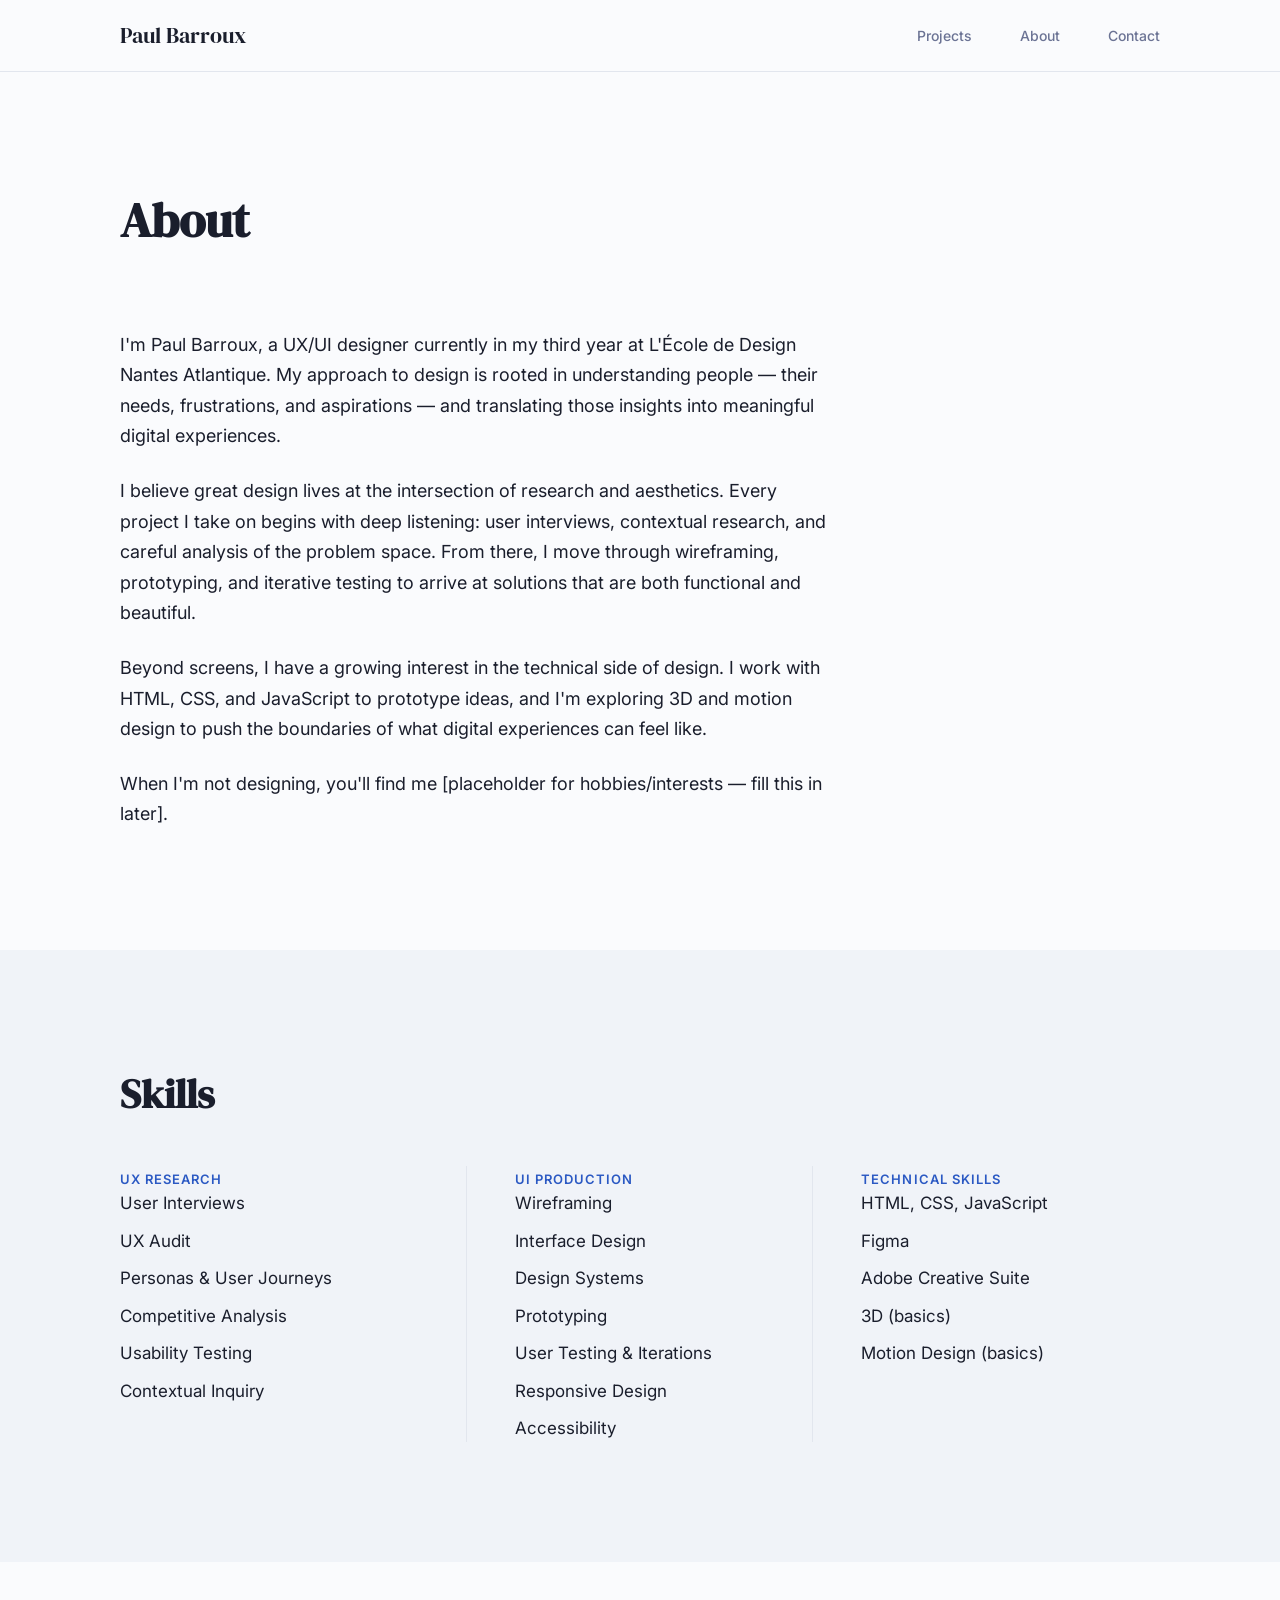
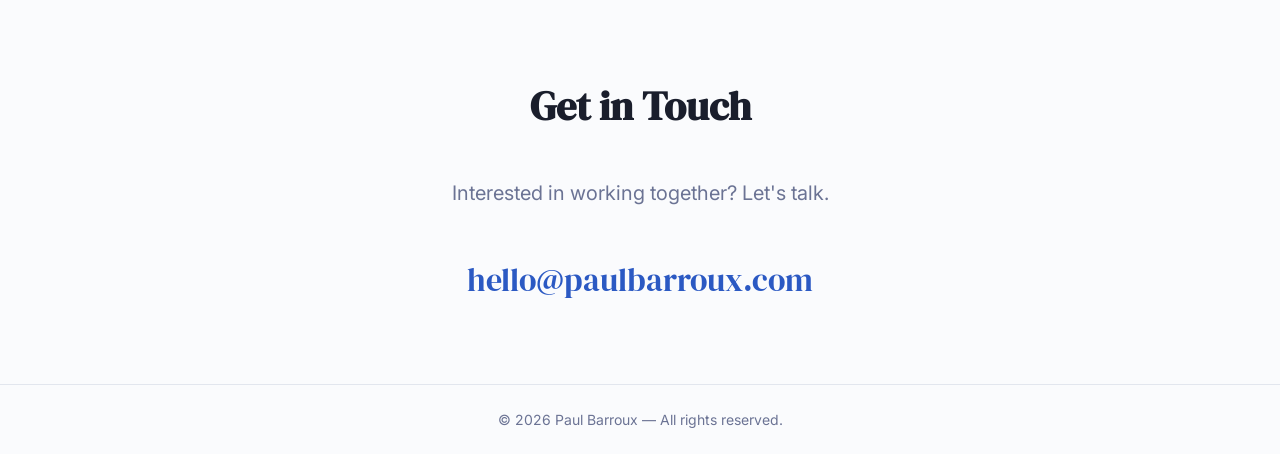
==== about.html @ 281bf237 "V.1" ====
<!DOCTYPE html>
<html lang="en">
<head>
  <meta charset="UTF-8">
  <meta name="viewport" content="width=device-width, initial-scale=1.0">
  <meta name="description" content="About Paul Barroux — UX/UI Designer, 3rd-year student at L'École de Design Nantes Atlantique.">
  <meta property="og:title" content="About — Paul Barroux">
  <meta property="og:description" content="UX/UI Designer crafting thoughtful digital experiences.">
  <meta property="og:type" content="website">
  <title>About — Paul Barroux</title>

  <!-- Favicon -->
  <link rel="icon" href="data:image/svg+xml,<svg xmlns='http://www.w3.org/2000/svg' viewBox='0 0 32 32'><rect width='32' height='32' rx='4' fill='%232B59C3'/><text x='50%25' y='55%25' dominant-baseline='central' text-anchor='middle' fill='white' font-family='serif' font-size='20' font-weight='bold'>P</text></svg>">

  <!-- Fonts & Styles -->
  <link rel="preconnect" href="https://fonts.googleapis.com">
  <link rel="preconnect" href="https://fonts.gstatic.com" crossorigin>
  <link href="https://fonts.googleapis.com/css2?family=DM+Serif+Display&family=Inter:wght@400;500;600&display=swap" rel="stylesheet">
  <link rel="stylesheet" href="css/styles.css">
</head>
<body>

  <!-- ========== NAVIGATION ========== -->
  <header class="navbar" role="banner">
    <nav class="navbar__inner" role="navigation" aria-label="Main navigation">
      <a href="index.html" class="navbar__logo">Paul Barroux</a>
      <div class="navbar__links">
        <a href="index.html#projects" class="navbar__link">Projects</a>
        <a href="about.html" class="navbar__link">About</a>
        <a href="#contact" class="navbar__link">Contact</a>
      </div>
      <button class="hamburger" aria-label="Toggle menu" aria-expanded="false">
        <span class="hamburger__line"></span>
        <span class="hamburger__line"></span>
        <span class="hamburger__line"></span>
      </button>
    </nav>
  </header>

  <!-- Mobile menu -->
  <div class="mobile-menu__overlay" aria-hidden="true"></div>
  <div class="mobile-menu" aria-hidden="true">
    <a href="index.html#projects" class="mobile-menu__link">Projects</a>
    <a href="about.html" class="mobile-menu__link">About</a>
    <a href="#contact" class="mobile-menu__link">Contact</a>
  </div>

  <main>

    <!-- ========== PAGE HERO ========== -->
    <section class="page-hero">
      <div class="container">
        <h1 class="page-hero__title reveal">About</h1>
      </div>
    </section>

    <!-- ========== BIO ========== -->
    <section class="about-bio">
      <div class="container">
        <p class="about-bio__text reveal">I'm Paul Barroux, a UX/UI designer currently in my third year at L'&Eacute;cole de Design Nantes Atlantique. My approach to design is rooted in understanding people &mdash; their needs, frustrations, and aspirations &mdash; and translating those insights into meaningful digital experiences.</p>

        <p class="about-bio__text reveal" data-delay="100">I believe great design lives at the intersection of research and aesthetics. Every project I take on begins with deep listening: user interviews, contextual research, and careful analysis of the problem space. From there, I move through wireframing, prototyping, and iterative testing to arrive at solutions that are both functional and beautiful.</p>

        <p class="about-bio__text reveal" data-delay="200">Beyond screens, I have a growing interest in the technical side of design. I work with HTML, CSS, and JavaScript to prototype ideas, and I'm exploring 3D and motion design to push the boundaries of what digital experiences can feel like.</p>

        <p class="about-bio__text reveal" data-delay="300">When I'm not designing, you'll find me [placeholder for hobbies/interests &mdash; fill this in later].</p>
      </div>
    </section>

    <!-- ========== SKILLS ========== -->
    <section class="about-skills" id="skills">
      <div class="container">
        <h2 class="section-title reveal">Skills</h2>
        <div class="expertise__grid">

          <div class="expertise__column reveal" data-delay="0">
            <span class="label expertise__column-title">UX Research</span>
            <ul class="expertise__list">
              <li class="expertise__item">User Interviews</li>
              <li class="expertise__item">UX Audit</li>
              <li class="expertise__item">Personas &amp; User Journeys</li>
              <li class="expertise__item">Competitive Analysis</li>
              <li class="expertise__item">Usability Testing</li>
              <li class="expertise__item">Contextual Inquiry</li>
            </ul>
          </div>

          <div class="expertise__column reveal" data-delay="100">
            <span class="label expertise__column-title">UI Production</span>
            <ul class="expertise__list">
              <li class="expertise__item">Wireframing</li>
              <li class="expertise__item">Interface Design</li>
              <li class="expertise__item">Design Systems</li>
              <li class="expertise__item">Prototyping</li>
              <li class="expertise__item">User Testing &amp; Iterations</li>
              <li class="expertise__item">Responsive Design</li>
              <li class="expertise__item">Accessibility</li>
            </ul>
          </div>

          <div class="expertise__column reveal" data-delay="200">
            <span class="label expertise__column-title">Technical Skills</span>
            <ul class="expertise__list">
              <li class="expertise__item">HTML, CSS, JavaScript</li>
              <li class="expertise__item">Figma</li>
              <li class="expertise__item">Adobe Creative Suite</li>
              <li class="expertise__item">3D (basics)</li>
              <li class="expertise__item">Motion Design (basics)</li>
            </ul>
          </div>

        </div>
      </div>
    </section>

    <!-- ========== CONTACT ========== -->
    <section class="contact" id="contact">
      <div class="container">
        <h2 class="section-title reveal">Get in Touch</h2>
        <p class="contact__text reveal" data-delay="100">Interested in working together? Let's talk.</p>
        <a href="mailto:hello@paulbarroux.com" class="contact__email reveal" data-delay="200">hello@paulbarroux.com</a>
      </div>
    </section>

  </main>

  <!-- ========== FOOTER ========== -->
  <footer class="footer">
    <div class="container">
      <p class="footer__copy">&copy; 2026 Paul Barroux &mdash; All rights reserved.</p>
    </div>
  </footer>

  <script src="js/main.js"></script>
</body>
</html>
---- css/styles.css ----
/* ============================================
   Paul Barroux — UX/UI Portfolio
   Stylesheet
   ============================================ */

/* --- Google Fonts --- */
@import url('https://fonts.googleapis.com/css2?family=DM+Serif+Display&family=Inter:wght@400;500;600&display=swap');

/* --- CSS Custom Properties --- */
:root {
  /* Colors */
  --color-bg: #FAFBFD;
  --color-surface: #FFFFFF;
  --color-surface-border: #E8ECF1;
  --color-primary: #2B59C3;
  --color-primary-hover: #1E3F8F;
  --color-text: #1A1E2C;
  --color-text-secondary: #6B7394;
  --color-divider: #E2E6EE;
  --color-tint: #F0F3F8;
  --color-placeholder: #E2E6EE;

  /* Typography */
  --font-heading: 'DM Serif Display', Georgia, serif;
  --font-body: 'Inter', -apple-system, sans-serif;

  --text-hero: 60px;
  --text-section: 40px;
  --text-project-title: 28px;
  --text-case-title: 48px;
  --text-case-section: 32px;
  --text-body: 17px;
  --text-subtitle: 20px;
  --text-small: 14px;
  --text-label: 13px;

  --leading-body: 1.5;
  --leading-heading: 1.2;
  --tracking-label: 0.08em;

  /* Spacing (8px grid) */
  --space-xs: 8px;
  --space-sm: 16px;
  --space-md: 24px;
  --space-lg: 48px;
  --space-xl: 80px;
  --space-section: 120px;

  /* Layout */
  --max-width: 1200px;
  --padding-desktop: 80px;
  --padding-tablet: 48px;
  --padding-mobile: 24px;

  /* Transitions */
  --ease: cubic-bezier(0.25, 0.46, 0.45, 0.94);
  --duration: 0.3s;

  /* Misc */
  --radius: 6px;
  --shadow-card: 0 2px 8px rgba(26, 30, 44, 0.06);
  --shadow-card-hover: 0 8px 24px rgba(26, 30, 44, 0.1);
  --nav-height: 72px;
}

/* --- Reset & Base --- */
*,
*::before,
*::after {
  margin: 0;
  padding: 0;
  box-sizing: border-box;
}

html {
  scroll-behavior: smooth;
  -webkit-text-size-adjust: 100%;
}

body {
  font-family: var(--font-body);
  font-size: var(--text-body);
  line-height: var(--leading-body);
  color: var(--color-text);
  background-color: var(--color-bg);
  -webkit-font-smoothing: antialiased;
  -moz-osx-font-smoothing: grayscale;
}

img {
  max-width: 100%;
  display: block;
}

a {
  color: inherit;
  text-decoration: none;
}

ul, ol {
  list-style: none;
}

button {
  font: inherit;
  cursor: pointer;
  border: none;
  background: none;
}

/* --- Utility --- */
.container {
  max-width: var(--max-width);
  margin: 0 auto;
  padding-left: var(--padding-desktop);
  padding-right: var(--padding-desktop);
}

.label {
  font-family: var(--font-body);
  font-size: var(--text-label);
  font-weight: 600;
  letter-spacing: var(--tracking-label);
  text-transform: uppercase;
  color: var(--color-primary);
}

.section-title {
  font-family: var(--font-heading);
  font-size: var(--text-section);
  line-height: var(--leading-heading);
  color: var(--color-text);
  margin-bottom: var(--space-lg);
}

/* Scroll-triggered animation base */
.reveal {
  opacity: 0;
  transform: translateY(30px);
  transition: opacity 0.7s var(--ease), transform 0.7s var(--ease);
}

.reveal.visible {
  opacity: 1;
  transform: translateY(0);
}

/* ============================================
   NAVIGATION
   ============================================ */
.navbar {
  position: fixed;
  top: 0;
  left: 0;
  right: 0;
  z-index: 1000;
  height: var(--nav-height);
  background: rgba(250, 251, 253, 0.9);
  backdrop-filter: blur(12px);
  -webkit-backdrop-filter: blur(12px);
  border-bottom: 1px solid var(--color-divider);
  transition: transform var(--duration) var(--ease);
}

.navbar.hidden {
  transform: translateY(-100%);
}

.navbar__inner {
  max-width: var(--max-width);
  margin: 0 auto;
  padding: 0 var(--padding-desktop);
  height: 100%;
  display: flex;
  align-items: center;
  justify-content: space-between;
}

.navbar__logo {
  font-family: var(--font-heading);
  font-size: 22px;
  color: var(--color-text);
  transition: color var(--duration) var(--ease);
}

.navbar__logo:hover {
  color: var(--color-primary);
}

.navbar__links {
  display: flex;
  align-items: center;
  gap: var(--space-lg);
}

.navbar__link {
  font-size: var(--text-small);
  font-weight: 500;
  color: var(--color-text-secondary);
  transition: color var(--duration) var(--ease);
  position: relative;
}

.navbar__link::after {
  content: '';
  position: absolute;
  bottom: -4px;
  left: 0;
  width: 0;
  height: 1.5px;
  background: var(--color-primary);
  transition: width var(--duration) var(--ease);
}

.navbar__link:hover {
  color: var(--color-text);
}

.navbar__link:hover::after {
  width: 100%;
}

/* Hamburger (mobile) */
.hamburger {
  display: none;
  flex-direction: column;
  justify-content: center;
  align-items: center;
  width: 40px;
  height: 40px;
  gap: 6px;
  cursor: pointer;
  z-index: 1001;
}

.hamburger__line {
  display: block;
  width: 24px;
  height: 1.5px;
  background: var(--color-text);
  transition: transform var(--duration) var(--ease), opacity var(--duration) var(--ease);
}

.hamburger.active .hamburger__line:nth-child(1) {
  transform: translateY(7.5px) rotate(45deg);
}

.hamburger.active .hamburger__line:nth-child(2) {
  opacity: 0;
}

.hamburger.active .hamburger__line:nth-child(3) {
  transform: translateY(-7.5px) rotate(-45deg);
}

/* Mobile menu overlay */
.mobile-menu {
  display: none;
  position: fixed;
  top: 0;
  right: 0;
  width: 280px;
  height: 100vh;
  background: var(--color-surface);
  border-left: 1px solid var(--color-divider);
  padding: calc(var(--nav-height) + var(--space-lg)) var(--space-lg) var(--space-lg);
  transform: translateX(100%);
  transition: transform 0.4s var(--ease);
  z-index: 999;
}

.mobile-menu.open {
  transform: translateX(0);
}

.mobile-menu__overlay {
  display: none;
  position: fixed;
  top: 0;
  left: 0;
  width: 100%;
  height: 100%;
  background: rgba(26, 30, 44, 0.3);
  opacity: 0;
  transition: opacity 0.4s var(--ease);
  z-index: 998;
}

.mobile-menu__overlay.open {
  opacity: 1;
}

.mobile-menu__link {
  display: block;
  font-size: 18px;
  font-weight: 500;
  color: var(--color-text);
  padding: var(--space-sm) 0;
  border-bottom: 1px solid var(--color-divider);
  transition: color var(--duration) var(--ease);
}

.mobile-menu__link:hover {
  color: var(--color-primary);
}

/* ============================================
   HERO SECTION
   ============================================ */
.hero {
  min-height: 100vh;
  display: flex;
  flex-direction: column;
  justify-content: center;
  padding-top: var(--nav-height);
}

.hero__title {
  font-family: var(--font-heading);
  font-size: var(--text-hero);
  line-height: var(--leading-heading);
  color: var(--color-text);
  margin-bottom: var(--space-sm);
}

.hero__subtitle {
  font-size: var(--text-subtitle);
  color: var(--color-text-secondary);
  letter-spacing: 0.02em;
  margin-bottom: var(--space-md);
}

.hero__intro {
  font-size: var(--text-body);
  color: var(--color-text-secondary);
  max-width: 560px;
  line-height: var(--leading-body);
}

.hero__scroll-indicator {
  position: absolute;
  bottom: 40px;
  left: 50%;
  transform: translateX(-50%);
  display: flex;
  flex-direction: column;
  align-items: center;
  gap: 8px;
}

.hero__scroll-indicator span {
  font-size: var(--text-label);
  color: var(--color-text-secondary);
  letter-spacing: var(--tracking-label);
  text-transform: uppercase;
}

.hero__scroll-line {
  width: 1px;
  height: 40px;
  background: var(--color-divider);
  position: relative;
  overflow: hidden;
}

.hero__scroll-line::after {
  content: '';
  position: absolute;
  top: -100%;
  left: 0;
  width: 100%;
  height: 100%;
  background: var(--color-primary);
  animation: scrollLine 2s var(--ease) infinite;
}

@keyframes scrollLine {
  0% { top: -100%; }
  50% { top: 0; }
  100% { top: 100%; }
}

/* ============================================
   EXPERTISE / SKILLS SECTION
   ============================================ */
.expertise {
  padding: var(--space-section) 0;
  background: var(--color-tint);
}

.expertise__grid {
  display: grid;
  grid-template-columns: repeat(3, 1fr);
  gap: 0;
}

.expertise__column {
  padding: 0 var(--space-lg);
  border-right: 1px solid var(--color-divider);
}

.expertise__column:first-child {
  padding-left: 0;
}

.expertise__column:last-child {
  border-right: none;
  padding-right: 0;
}

.expertise__column-title {
  margin-bottom: var(--space-md);
}

.expertise__list {
  display: flex;
  flex-direction: column;
  gap: 12px;
}

.expertise__item {
  font-size: var(--text-body);
  color: var(--color-text);
  line-height: var(--leading-body);
}

/* ============================================
   PROJECTS SECTION
   ============================================ */
.projects {
  padding: var(--space-section) 0;
}

.project-card {
  display: block;
  background: var(--color-surface);
  border: 1px solid var(--color-surface-border);
  border-radius: var(--radius);
  overflow: hidden;
  margin-bottom: var(--space-lg);
  transition: transform var(--duration) var(--ease), box-shadow var(--duration) var(--ease);
  cursor: pointer;
}

.project-card:last-child {
  margin-bottom: 0;
}

.project-card:hover {
  transform: translateY(-4px);
  box-shadow: var(--shadow-card-hover);
}

.project-card__image {
  width: 100%;
  aspect-ratio: 16 / 9;
  background: var(--color-placeholder);
  display: flex;
  align-items: center;
  justify-content: center;
  color: var(--color-text-secondary);
  font-size: var(--text-small);
}

.project-card__content {
  padding: var(--space-md) var(--space-md) var(--space-lg);
}

.project-card__type {
  margin-bottom: var(--space-xs);
}

.project-card__title {
  font-family: var(--font-heading);
  font-size: var(--text-project-title);
  line-height: var(--leading-heading);
  color: var(--color-text);
  margin-bottom: var(--space-xs);
}

.project-card__desc {
  font-size: var(--text-body);
  color: var(--color-text-secondary);
  line-height: var(--leading-body);
}

/* ============================================
   CONTACT / FOOTER
   ============================================ */
.contact {
  padding: var(--space-section) 0 var(--space-xl);
  text-align: center;
}

.contact__text {
  font-size: var(--text-subtitle);
  color: var(--color-text-secondary);
  margin-bottom: var(--space-lg);
}

.contact__email {
  display: inline-block;
  font-family: var(--font-heading);
  font-size: 32px;
  color: var(--color-primary);
  transition: color var(--duration) var(--ease);
  position: relative;
}

.contact__email::after {
  content: '';
  position: absolute;
  bottom: -2px;
  left: 0;
  width: 100%;
  height: 2px;
  background: var(--color-primary);
  transform: scaleX(0);
  transform-origin: right;
  transition: transform var(--duration) var(--ease);
}

.contact__email:hover {
  color: var(--color-primary-hover);
}

.contact__email:hover::after {
  transform: scaleX(1);
  transform-origin: left;
  background: var(--color-primary-hover);
}

.footer {
  padding: var(--space-md) 0;
  border-top: 1px solid var(--color-divider);
  text-align: center;
}

.footer__copy {
  font-size: var(--text-small);
  color: var(--color-text-secondary);
}

/* ============================================
   ABOUT PAGE
   ============================================ */
.page-hero {
  padding: calc(var(--nav-height) + var(--space-section)) 0 var(--space-xl);
}

.page-hero__title {
  font-family: var(--font-heading);
  font-size: var(--text-case-title);
  line-height: var(--leading-heading);
  color: var(--color-text);
}

.about-bio {
  padding: 0 0 var(--space-section);
}

.about-bio__text {
  font-size: 18px;
  line-height: 1.7;
  color: var(--color-text);
  max-width: 720px;
  margin-bottom: var(--space-md);
}

.about-bio__text:last-child {
  margin-bottom: 0;
}

/* About skills (enhanced version) */
.about-skills {
  padding: var(--space-section) 0;
  background: var(--color-tint);
}

.about-skills .expertise__grid {
  margin-top: 0;
}

/* ============================================
   PROJECT CASE STUDY PAGE
   ============================================ */
.case-hero {
  padding: calc(var(--nav-height) + var(--space-xl)) 0 var(--space-lg);
}

.case-hero__type {
  margin-bottom: var(--space-sm);
}

.case-hero__title {
  font-family: var(--font-heading);
  font-size: var(--text-case-title);
  line-height: var(--leading-heading);
  color: var(--color-text);
  margin-bottom: var(--space-sm);
}

.case-hero__desc {
  font-size: 18px;
  color: var(--color-text-secondary);
  max-width: 640px;
}

.case-hero__image {
  margin-top: var(--space-lg);
  width: 100%;
  aspect-ratio: 16 / 9;
  background: var(--color-placeholder);
  border-radius: var(--radius);
  display: flex;
  align-items: center;
  justify-content: center;
  color: var(--color-text-secondary);
  font-size: var(--text-small);
}

/* Project metadata */
.case-meta {
  padding: var(--space-lg) 0;
  border-top: 1px solid var(--color-divider);
  border-bottom: 1px solid var(--color-divider);
  margin-bottom: var(--space-xl);
}

.case-meta__grid {
  display: grid;
  grid-template-columns: repeat(5, 1fr);
  gap: var(--space-md);
}

.case-meta__item {
  position: relative;
  padding-right: var(--space-md);
}

.case-meta__item:not(:last-child)::after {
  content: '';
  position: absolute;
  right: 0;
  top: 0;
  height: 100%;
  width: 1px;
  background: var(--color-divider);
}

.case-meta__label {
  display: block;
  margin-bottom: 6px;
}

.case-meta__value {
  font-size: var(--text-body);
  color: var(--color-text);
  font-weight: 500;
}

/* Case study content sections */
.case-section {
  margin-bottom: 100px;
}

.case-section:last-child {
  margin-bottom: 0;
}

.case-section__title {
  font-family: var(--font-heading);
  font-size: var(--text-case-section);
  line-height: var(--leading-heading);
  color: var(--color-text);
  margin-bottom: var(--space-md);
}

.case-section__text {
  font-size: var(--text-body);
  line-height: var(--leading-body);
  color: var(--color-text-secondary);
  max-width: 720px;
}

.case-section__image {
  margin: var(--space-lg) 0;
  width: 100%;
  aspect-ratio: 16 / 9;
  background: var(--color-placeholder);
  border-radius: var(--radius);
  display: flex;
  align-items: center;
  justify-content: center;
  color: var(--color-text-secondary);
  font-size: var(--text-small);
}

/* Project navigation at bottom */
.project-nav {
  padding: var(--space-lg) 0;
  border-top: 1px solid var(--color-divider);
  display: flex;
  justify-content: space-between;
  align-items: center;
  margin-top: var(--space-section);
}

.project-nav__link {
  font-size: var(--text-body);
  font-weight: 500;
  color: var(--color-text-secondary);
  transition: color var(--duration) var(--ease);
  display: flex;
  align-items: center;
  gap: var(--space-xs);
}

.project-nav__link:hover {
  color: var(--color-primary);
}

.project-nav__link--next {
  text-align: right;
  flex-direction: row;
}

.project-nav__link--next .project-nav__name {
  display: block;
  font-family: var(--font-heading);
  font-size: var(--text-project-title);
  color: var(--color-text);
  transition: color var(--duration) var(--ease);
}

.project-nav__link--next:hover .project-nav__name {
  color: var(--color-primary);
}

.project-nav__arrow {
  font-size: 24px;
  transition: transform var(--duration) var(--ease);
}

.project-nav__link:hover .project-nav__arrow {
  transform: translateX(4px);
}

.project-nav__link--back:hover .project-nav__arrow {
  transform: translateX(-4px);
}

/* ============================================
   RESPONSIVE — TABLET (768–1024px)
   ============================================ */
@media (max-width: 1024px) {
  .container {
    padding-left: var(--padding-tablet);
    padding-right: var(--padding-tablet);
  }

  .navbar__inner {
    padding: 0 var(--padding-tablet);
  }

  :root {
    --text-hero: 48px;
    --text-section: 34px;
    --text-case-title: 40px;
    --text-case-section: 28px;
  }

  .expertise__grid {
    grid-template-columns: repeat(2, 1fr);
    gap: var(--space-lg);
  }

  .expertise__column {
    padding: 0;
    border-right: none;
  }

  .expertise__column:nth-child(2) {
    border-right: none;
  }

  .expertise__column:last-child {
    grid-column: 1 / -1;
    border-top: 1px solid var(--color-divider);
    padding-top: var(--space-lg);
  }

  .case-meta__grid {
    grid-template-columns: repeat(3, 1fr);
    gap: var(--space-md) var(--space-lg);
  }

  .case-meta__item:nth-child(3)::after {
    display: none;
  }
}

/* ============================================
   RESPONSIVE — MOBILE (<768px)
   ============================================ */
@media (max-width: 767px) {
  .container {
    padding-left: var(--padding-mobile);
    padding-right: var(--padding-mobile);
  }

  .navbar__inner {
    padding: 0 var(--padding-mobile);
  }

  :root {
    --text-hero: 36px;
    --text-section: 28px;
    --text-case-title: 32px;
    --text-case-section: 24px;
    --text-project-title: 22px;
    --space-section: 60px;
  }

  /* Nav: show hamburger, hide links */
  .navbar__links {
    display: none;
  }

  .hamburger {
    display: flex;
  }

  .mobile-menu,
  .mobile-menu__overlay {
    display: block;
  }

  /* Hero */
  .hero {
    min-height: 85vh;
  }

  .hero__scroll-indicator {
    bottom: 24px;
  }

  .hero__intro {
    max-width: 100%;
  }

  /* Expertise */
  .expertise__grid {
    grid-template-columns: 1fr;
    gap: var(--space-lg);
  }

  .expertise__column {
    padding: 0;
    border-right: none;
  }

  .expertise__column:last-child {
    grid-column: auto;
  }

  .expertise__column:not(:last-child) {
    padding-bottom: var(--space-lg);
    border-bottom: 1px solid var(--color-divider);
  }

  /* Project cards */
  .project-card__content {
    padding: var(--space-sm) var(--space-sm) var(--space-md);
  }

  /* Contact */
  .contact__email {
    font-size: 24px;
  }

  /* Case study meta */
  .case-meta__grid {
    grid-template-columns: repeat(2, 1fr);
    gap: var(--space-md);
  }

  .case-meta__item::after {
    display: none !important;
  }

  .case-meta__item:last-child {
    grid-column: 1 / -1;
  }

  /* Project navigation */
  .project-nav {
    flex-direction: column;
    gap: var(--space-md);
    align-items: stretch;
  }

  .project-nav__link--next {
    text-align: left;
  }

  /* About */
  .about-bio__text {
    font-size: 16px;
  }
}
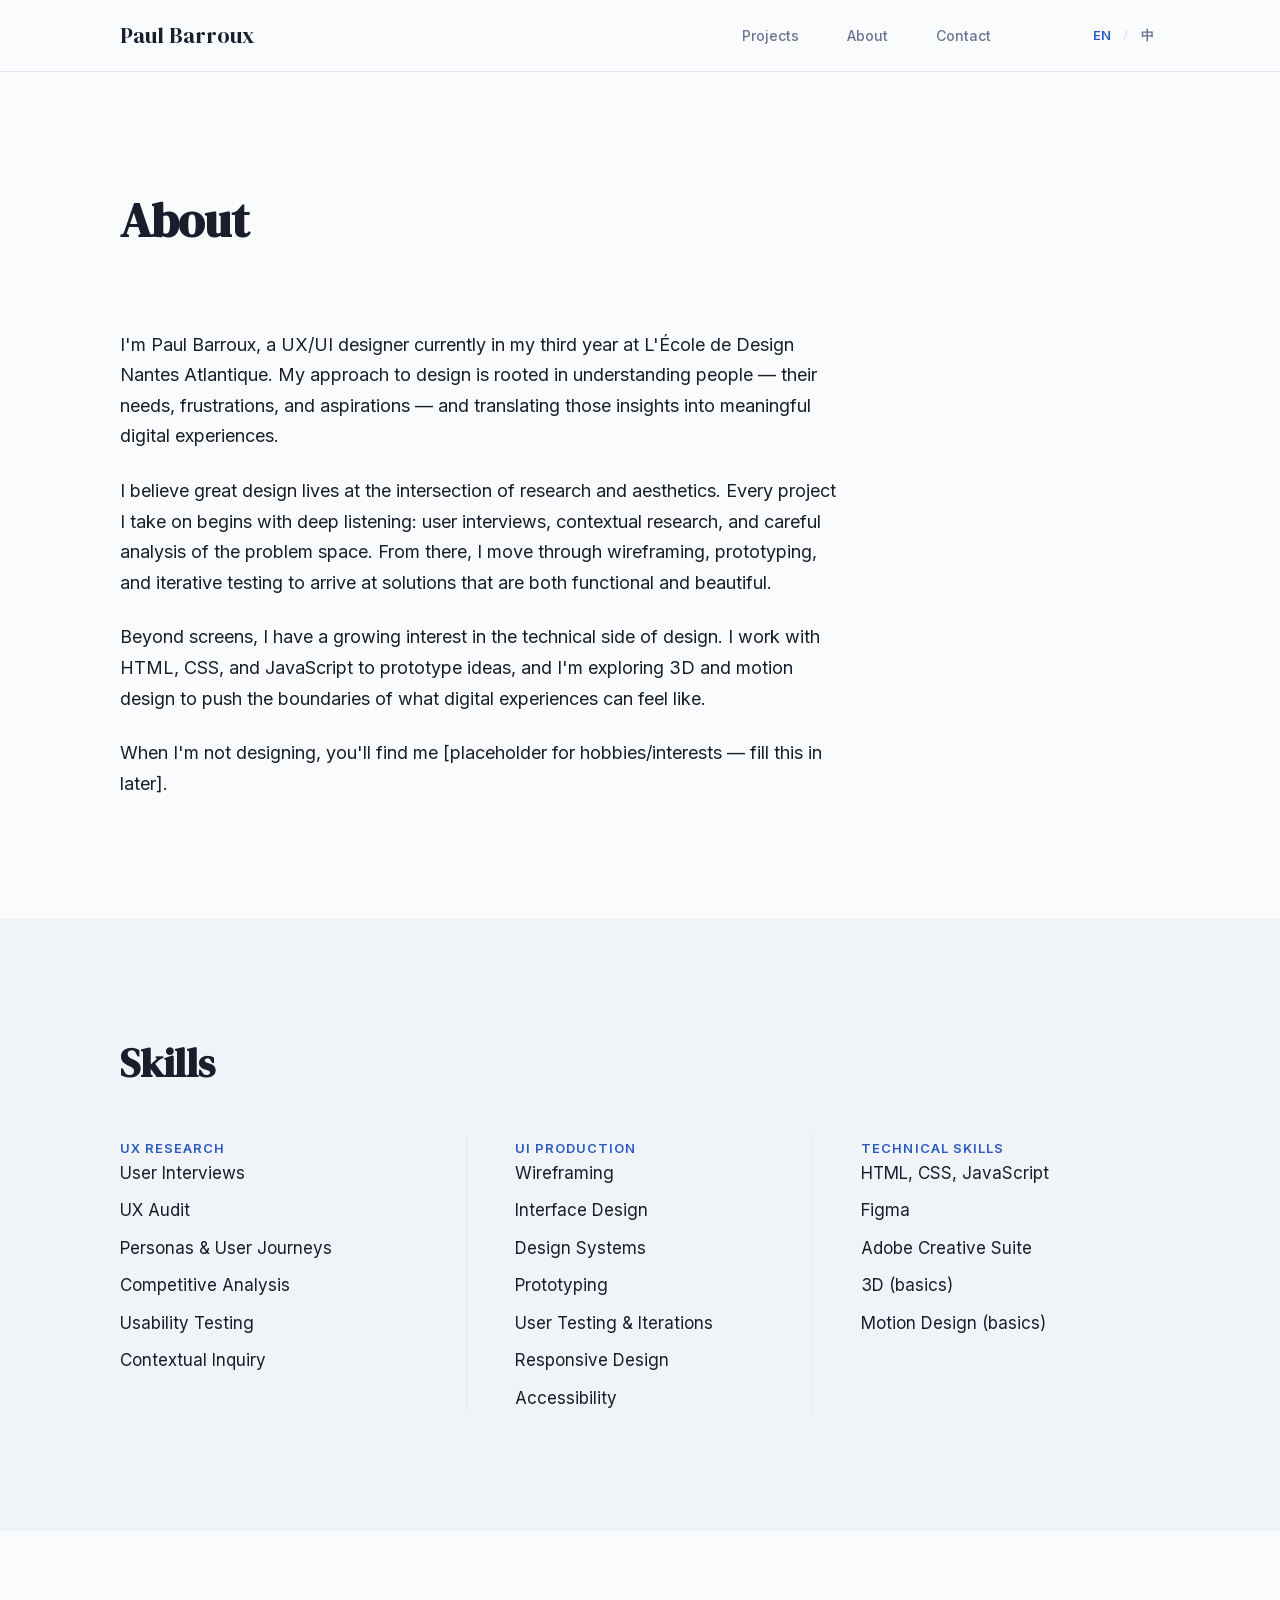
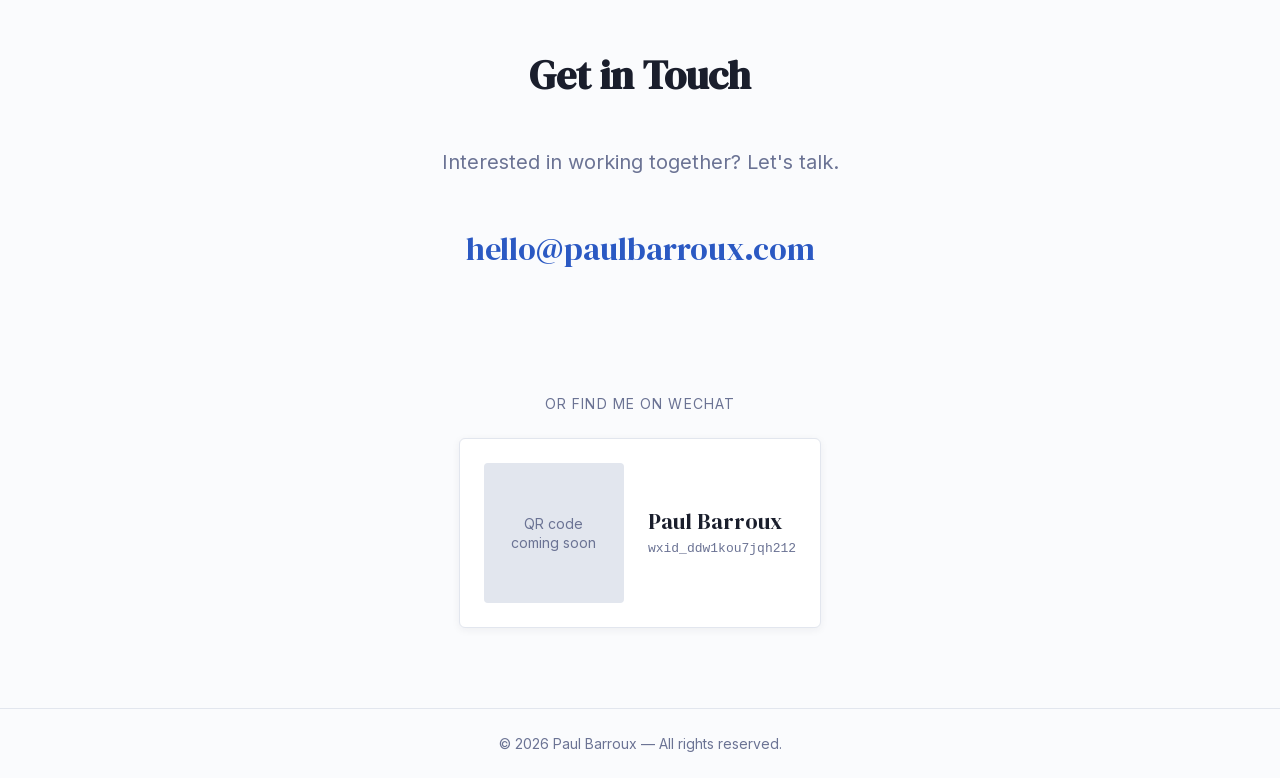
==== commit 37606d9b: "Chinese Translation + Wechat addition" ====
--- a/about.html
+++ b/about.html
@@ -12,22 +12,35 @@
   <!-- Favicon -->
   <link rel="icon" href="data:image/svg+xml,<svg xmlns='http://www.w3.org/2000/svg' viewBox='0 0 32 32'><rect width='32' height='32' rx='4' fill='%232B59C3'/><text x='50%25' y='55%25' dominant-baseline='central' text-anchor='middle' fill='white' font-family='serif' font-size='20' font-weight='bold'>P</text></svg>">
 
-  <!-- Fonts & Styles -->
-  <link rel="preconnect" href="https://fonts.googleapis.com">
-  <link rel="preconnect" href="https://fonts.gstatic.com" crossorigin>
-  <link href="https://fonts.googleapis.com/css2?family=DM+Serif+Display&family=Inter:wght@400;500;600&display=swap" rel="stylesheet">
+  <!-- Fonts (self-hosted) & Styles -->
+  <link rel="preload" href="assets/fonts/Inter-latin.woff2" as="font" type="font/woff2" crossorigin>
+  <link rel="preload" href="assets/fonts/DMSerifDisplay-latin.woff2" as="font" type="font/woff2" crossorigin>
   <link rel="stylesheet" href="css/styles.css">
 </head>
-<body>
+<body data-page="about">
 
   <!-- ========== NAVIGATION ========== -->
   <header class="navbar" role="banner">
     <nav class="navbar__inner" role="navigation" aria-label="Main navigation">
       <a href="index.html" class="navbar__logo">Paul Barroux</a>
       <div class="navbar__links">
-        <a href="index.html#projects" class="navbar__link">Projects</a>
-        <a href="about.html" class="navbar__link">About</a>
-        <a href="#contact" class="navbar__link">Contact</a>
+        <a href="index.html#projects" class="navbar__link">
+          <span data-lang="en">Projects</span>
+          <span data-lang="zh">项目</span>
+        </a>
+        <a href="about.html" class="navbar__link">
+          <span data-lang="en">About</span>
+          <span data-lang="zh">关于</span>
+        </a>
+        <a href="#contact" class="navbar__link">
+          <span data-lang="en">Contact</span>
+          <span data-lang="zh">联系</span>
+        </a>
+        <div class="lang-toggle" role="group" aria-label="Language">
+          <button class="lang-toggle__btn active" data-set-lang="en" type="button" aria-label="English">EN</button>
+          <span class="lang-toggle__sep" aria-hidden="true">/</span>
+          <button class="lang-toggle__btn" data-set-lang="zh" type="button" aria-label="中文">中</button>
+        </div>
       </div>
       <button class="hamburger" aria-label="Toggle menu" aria-expanded="false">
         <span class="hamburger__line"></span>
@@ -40,9 +53,23 @@
   <!-- Mobile menu -->
   <div class="mobile-menu__overlay" aria-hidden="true"></div>
   <div class="mobile-menu" aria-hidden="true">
-    <a href="index.html#projects" class="mobile-menu__link">Projects</a>
-    <a href="about.html" class="mobile-menu__link">About</a>
-    <a href="#contact" class="mobile-menu__link">Contact</a>
+    <a href="index.html#projects" class="mobile-menu__link">
+      <span data-lang="en">Projects</span>
+      <span data-lang="zh">项目</span>
+    </a>
+    <a href="about.html" class="mobile-menu__link">
+      <span data-lang="en">About</span>
+      <span data-lang="zh">关于</span>
+    </a>
+    <a href="#contact" class="mobile-menu__link">
+      <span data-lang="en">Contact</span>
+      <span data-lang="zh">联系</span>
+    </a>
+    <div class="lang-toggle lang-toggle--mobile" role="group" aria-label="Language">
+      <button class="lang-toggle__btn active" data-set-lang="en" type="button">EN</button>
+      <span class="lang-toggle__sep" aria-hidden="true">/</span>
+      <button class="lang-toggle__btn" data-set-lang="zh" type="button">中</button>
+    </div>
   </div>
 
   <main>
@@ -50,62 +77,89 @@
     <!-- ========== PAGE HERO ========== -->
     <section class="page-hero">
       <div class="container">
-        <h1 class="page-hero__title reveal">About</h1>
+        <h1 class="page-hero__title reveal">
+          <span data-lang="en">About</span>
+          <span data-lang="zh">关于</span>
+        </h1>
       </div>
     </section>
 
     <!-- ========== BIO ========== -->
     <section class="about-bio">
       <div class="container">
-        <p class="about-bio__text reveal">I'm Paul Barroux, a UX/UI designer currently in my third year at L'&Eacute;cole de Design Nantes Atlantique. My approach to design is rooted in understanding people &mdash; their needs, frustrations, and aspirations &mdash; and translating those insights into meaningful digital experiences.</p>
-
-        <p class="about-bio__text reveal" data-delay="100">I believe great design lives at the intersection of research and aesthetics. Every project I take on begins with deep listening: user interviews, contextual research, and careful analysis of the problem space. From there, I move through wireframing, prototyping, and iterative testing to arrive at solutions that are both functional and beautiful.</p>
-
-        <p class="about-bio__text reveal" data-delay="200">Beyond screens, I have a growing interest in the technical side of design. I work with HTML, CSS, and JavaScript to prototype ideas, and I'm exploring 3D and motion design to push the boundaries of what digital experiences can feel like.</p>
-
-        <p class="about-bio__text reveal" data-delay="300">When I'm not designing, you'll find me [placeholder for hobbies/interests &mdash; fill this in later].</p>
+        <p class="about-bio__text reveal">
+          <span data-lang="en">I'm Paul Barroux, a UX/UI designer currently in my third year at L'&Eacute;cole de Design Nantes Atlantique. My approach to design is rooted in understanding people &mdash; their needs, frustrations, and aspirations &mdash; and translating those insights into meaningful digital experiences.</span>
+          <span data-lang="zh">我是 Paul Barroux，一名 UX/UI 设计师，目前就读于法国南特大西洋设计学院 (L'&Eacute;cole de Design Nantes Atlantique) 三年级。我的设计方法源于对人的理解 &mdash; 他们的需求、痛点与愿望 &mdash; 并将这些洞察转化为有意义的数字体验。</span>
+        </p>
+
+        <p class="about-bio__text reveal" data-delay="100">
+          <span data-lang="en">I believe great design lives at the intersection of research and aesthetics. Every project I take on begins with deep listening: user interviews, contextual research, and careful analysis of the problem space. From there, I move through wireframing, prototyping, and iterative testing to arrive at solutions that are both functional and beautiful.</span>
+          <span data-lang="zh">我相信优秀的设计存在于研究与美学的交汇处。每个项目都始于深度倾听：用户访谈、情境研究以及对问题的细致分析。在此基础上，我通过线框图、原型设计和迭代测试，最终得出兼具功能与美感的方案。</span>
+        </p>
+
+        <p class="about-bio__text reveal" data-delay="200">
+          <span data-lang="en">Beyond screens, I have a growing interest in the technical side of design. I work with HTML, CSS, and JavaScript to prototype ideas, and I'm exploring 3D and motion design to push the boundaries of what digital experiences can feel like.</span>
+          <span data-lang="zh">除了屏幕之外，我对设计的技术层面也越来越感兴趣。我使用 HTML、CSS 和 JavaScript 制作原型，同时探索 3D 与动效设计，以拓展数字体验的可能性。</span>
+        </p>
+
+        <p class="about-bio__text reveal" data-delay="300">
+          <span data-lang="en">When I'm not designing, you'll find me [placeholder for hobbies/interests &mdash; fill this in later].</span>
+          <span data-lang="zh">不工作时，你可以找到我 [兴趣爱好待填]。</span>
+        </p>
       </div>
     </section>
 
     <!-- ========== SKILLS ========== -->
     <section class="about-skills" id="skills">
       <div class="container">
-        <h2 class="section-title reveal">Skills</h2>
+        <h2 class="section-title reveal">
+          <span data-lang="en">Skills</span>
+          <span data-lang="zh">技能</span>
+        </h2>
         <div class="expertise__grid">
 
           <div class="expertise__column reveal" data-delay="0">
-            <span class="label expertise__column-title">UX Research</span>
+            <span class="label expertise__column-title">
+              <span data-lang="en">UX Research</span>
+              <span data-lang="zh">UX 研究</span>
+            </span>
             <ul class="expertise__list">
-              <li class="expertise__item">User Interviews</li>
-              <li class="expertise__item">UX Audit</li>
-              <li class="expertise__item">Personas &amp; User Journeys</li>
-              <li class="expertise__item">Competitive Analysis</li>
-              <li class="expertise__item">Usability Testing</li>
-              <li class="expertise__item">Contextual Inquiry</li>
+              <li class="expertise__item"><span data-lang="en">User Interviews</span><span data-lang="zh">用户访谈</span></li>
+              <li class="expertise__item"><span data-lang="en">UX Audit</span><span data-lang="zh">UX 审计</span></li>
+              <li class="expertise__item"><span data-lang="en">Personas &amp; User Journeys</span><span data-lang="zh">用户画像与用户旅程</span></li>
+              <li class="expertise__item"><span data-lang="en">Competitive Analysis</span><span data-lang="zh">竞品分析</span></li>
+              <li class="expertise__item"><span data-lang="en">Usability Testing</span><span data-lang="zh">可用性测试</span></li>
+              <li class="expertise__item"><span data-lang="en">Contextual Inquiry</span><span data-lang="zh">情境调查</span></li>
             </ul>
           </div>
 
           <div class="expertise__column reveal" data-delay="100">
-            <span class="label expertise__column-title">UI Production</span>
+            <span class="label expertise__column-title">
+              <span data-lang="en">UI Production</span>
+              <span data-lang="zh">UI 设计</span>
+            </span>
             <ul class="expertise__list">
-              <li class="expertise__item">Wireframing</li>
-              <li class="expertise__item">Interface Design</li>
-              <li class="expertise__item">Design Systems</li>
-              <li class="expertise__item">Prototyping</li>
-              <li class="expertise__item">User Testing &amp; Iterations</li>
-              <li class="expertise__item">Responsive Design</li>
-              <li class="expertise__item">Accessibility</li>
+              <li class="expertise__item"><span data-lang="en">Wireframing</span><span data-lang="zh">线框图设计</span></li>
+              <li class="expertise__item"><span data-lang="en">Interface Design</span><span data-lang="zh">界面设计</span></li>
+              <li class="expertise__item"><span data-lang="en">Design Systems</span><span data-lang="zh">设计系统</span></li>
+              <li class="expertise__item"><span data-lang="en">Prototyping</span><span data-lang="zh">原型设计</span></li>
+              <li class="expertise__item"><span data-lang="en">User Testing &amp; Iterations</span><span data-lang="zh">用户测试与迭代</span></li>
+              <li class="expertise__item"><span data-lang="en">Responsive Design</span><span data-lang="zh">响应式设计</span></li>
+              <li class="expertise__item"><span data-lang="en">Accessibility</span><span data-lang="zh">无障碍设计</span></li>
             </ul>
           </div>
 
           <div class="expertise__column reveal" data-delay="200">
-            <span class="label expertise__column-title">Technical Skills</span>
+            <span class="label expertise__column-title">
+              <span data-lang="en">Technical Skills</span>
+              <span data-lang="zh">技术技能</span>
+            </span>
             <ul class="expertise__list">
               <li class="expertise__item">HTML, CSS, JavaScript</li>
               <li class="expertise__item">Figma</li>
-              <li class="expertise__item">Adobe Creative Suite</li>
-              <li class="expertise__item">3D (basics)</li>
-              <li class="expertise__item">Motion Design (basics)</li>
+              <li class="expertise__item"><span data-lang="en">Adobe Creative Suite</span><span data-lang="zh">Adobe 创意套件</span></li>
+              <li class="expertise__item"><span data-lang="en">3D (basics)</span><span data-lang="zh">3D（基础）</span></li>
+              <li class="expertise__item"><span data-lang="en">Motion Design (basics)</span><span data-lang="zh">动效设计（基础）</span></li>
             </ul>
           </div>
 
@@ -116,9 +170,32 @@
     <!-- ========== CONTACT ========== -->
     <section class="contact" id="contact">
       <div class="container">
-        <h2 class="section-title reveal">Get in Touch</h2>
-        <p class="contact__text reveal" data-delay="100">Interested in working together? Let's talk.</p>
+        <h2 class="section-title reveal">
+          <span data-lang="en">Get in Touch</span>
+          <span data-lang="zh">联系我</span>
+        </h2>
+        <p class="contact__text reveal" data-delay="100">
+          <span data-lang="en">Interested in working together? Let's talk.</span>
+          <span data-lang="zh">想合作？欢迎联系。</span>
+        </p>
         <a href="mailto:hello@paulbarroux.com" class="contact__email reveal" data-delay="200">hello@paulbarroux.com</a>
+
+        <div class="contact__wechat reveal" data-delay="300">
+          <p class="contact__wechat-label">
+            <span data-lang="en">or find me on WeChat</span>
+            <span data-lang="zh">或在微信添加我</span>
+          </p>
+          <div class="contact__wechat-card">
+            <div class="contact__wechat-qr" aria-label="WeChat QR code">
+              <span data-lang="en">QR&nbsp;code<br>coming&nbsp;soon</span>
+              <span data-lang="zh">二维码<br>稍后上传</span>
+            </div>
+            <div class="contact__wechat-info">
+              <span class="contact__wechat-name">Paul Barroux</span>
+              <span class="contact__wechat-id">wxid_ddw1kou7jqh212</span>
+            </div>
+          </div>
+        </div>
       </div>
     </section>
 
@@ -127,7 +204,10 @@
   <!-- ========== FOOTER ========== -->
   <footer class="footer">
     <div class="container">
-      <p class="footer__copy">&copy; 2026 Paul Barroux &mdash; All rights reserved.</p>
+      <p class="footer__copy">
+        <span data-lang="en">&copy; 2026 Paul Barroux &mdash; All rights reserved.</span>
+        <span data-lang="zh">&copy; 2026 Paul Barroux &mdash; 保留所有权利。</span>
+      </p>
     </div>
   </footer>
 
--- a/css/styles.css
+++ b/css/styles.css
@@ -3,8 +3,43 @@
    Stylesheet
    ============================================ */
 
-/* --- Google Fonts --- */
-@import url('https://fonts.googleapis.com/css2?family=DM+Serif+Display&family=Inter:wght@400;500;600&display=swap');
+/* --- Self-hosted fonts (works inside mainland China) --- */
+/* DM Serif Display 400 — latin */
+@font-face {
+  font-family: 'DM Serif Display';
+  font-style: normal;
+  font-weight: 400;
+  font-display: swap;
+  src: url('../assets/fonts/DMSerifDisplay-latin.woff2') format('woff2');
+  unicode-range: U+0000-00FF, U+0131, U+0152-0153, U+02BB-02BC, U+02C6, U+02DA, U+02DC, U+0304, U+0308, U+0329, U+2000-206F, U+20AC, U+2122, U+2191, U+2193, U+2212, U+2215, U+FEFF, U+FFFD;
+}
+/* DM Serif Display 400 — latin-ext (covers French diacritics, accented Polish/Czech, etc.) */
+@font-face {
+  font-family: 'DM Serif Display';
+  font-style: normal;
+  font-weight: 400;
+  font-display: swap;
+  src: url('../assets/fonts/DMSerifDisplay-latinExt.woff2') format('woff2');
+  unicode-range: U+0100-02BA, U+02BD-02C5, U+02C7-02CC, U+02CE-02D7, U+02DD-02FF, U+0304, U+0308, U+0329, U+1D00-1DBF, U+1E00-1E9F, U+1EF2-1EFF, U+2020, U+20A0-20AB, U+20AD-20C0, U+2113, U+2C60-2C7F, U+A720-A7FF;
+}
+/* Inter (variable font, one file covers 400/500/600) — latin */
+@font-face {
+  font-family: 'Inter';
+  font-style: normal;
+  font-weight: 100 900;
+  font-display: swap;
+  src: url('../assets/fonts/Inter-latin.woff2') format('woff2');
+  unicode-range: U+0000-00FF, U+0131, U+0152-0153, U+02BB-02BC, U+02C6, U+02DA, U+02DC, U+0304, U+0308, U+0329, U+2000-206F, U+20AC, U+2122, U+2191, U+2193, U+2212, U+2215, U+FEFF, U+FFFD;
+}
+/* Inter — latin-ext */
+@font-face {
+  font-family: 'Inter';
+  font-style: normal;
+  font-weight: 100 900;
+  font-display: swap;
+  src: url('../assets/fonts/Inter-latinExt.woff2') format('woff2');
+  unicode-range: U+0100-02BA, U+02BD-02C5, U+02C7-02CC, U+02CE-02D7, U+02DD-02FF, U+0304, U+0308, U+0329, U+1D00-1DBF, U+1E00-1E9F, U+1EF2-1EFF, U+2020, U+20A0-20AB, U+20AD-20C0, U+2113, U+2C60-2C7F, U+A720-A7FF;
+}
 
 /* --- CSS Custom Properties --- */
 :root {
@@ -20,9 +55,9 @@
   --color-tint: #F0F3F8;
   --color-placeholder: #E2E6EE;
 
-  /* Typography */
-  --font-heading: 'DM Serif Display', Georgia, serif;
-  --font-body: 'Inter', -apple-system, sans-serif;
+  /* Typography — Chinese fallbacks added so 中文 has graceful native typography in mainland CN */
+  --font-heading: 'DM Serif Display', 'Songti SC', 'STSong', 'SimSun', Georgia, serif;
+  --font-body: 'Inter', 'PingFang SC', 'Hiragino Sans GB', 'Microsoft YaHei', -apple-system, BlinkMacSystemFont, sans-serif;
 
   --text-hero: 60px;
   --text-section: 40px;
@@ -133,6 +168,30 @@
   margin-bottom: var(--space-lg);
 }
 
+/* Section header with label + count */
+.section-header {
+  display: flex;
+  align-items: center;
+  justify-content: space-between;
+  margin-bottom: var(--space-lg);
+}
+
+.section-label {
+  font-family: var(--font-body);
+  font-size: var(--text-small);
+  font-weight: 600;
+  letter-spacing: var(--tracking-label);
+  text-transform: uppercase;
+  color: var(--color-text-secondary);
+}
+
+.section-count {
+  font-family: var(--font-body);
+  font-size: var(--text-small);
+  color: var(--color-text-secondary);
+  letter-spacing: var(--tracking-label);
+}
+
 /* Scroll-triggered animation base */
 .reveal {
   opacity: 0;
@@ -144,6 +203,17 @@
   opacity: 1;
   transform: translateY(0);
 }
+
+/* ============================================
+   i18n — EN / 中文 toggle
+   Wrappers use display:contents so they're invisible to layout.
+   Default (html lang="en"): show EN, hide ZH.
+   When html.lang="zh": flipped.
+   ============================================ */
+[data-lang] { display: contents; }
+[data-lang="zh"] { display: none; }
+html[lang="zh"] [data-lang="en"] { display: none; }
+html[lang="zh"] [data-lang="zh"] { display: contents; }
 
 /* ============================================
    NAVIGATION
@@ -193,6 +263,38 @@
   gap: var(--space-lg);
 }
 
+/* Language toggle (EN / 中) */
+.lang-toggle {
+  display: flex;
+  align-items: center;
+  gap: 6px;
+  margin-left: var(--space-lg);
+  font-size: var(--text-label);
+  font-weight: 600;
+  letter-spacing: var(--tracking-label);
+  text-transform: uppercase;
+}
+
+.lang-toggle__btn {
+  padding: 4px 6px;
+  color: var(--color-text-secondary);
+  border-radius: 3px;
+  transition: color var(--duration) var(--ease), background var(--duration) var(--ease);
+}
+
+.lang-toggle__btn:hover {
+  color: var(--color-text);
+}
+
+.lang-toggle__btn.active {
+  color: var(--color-primary);
+}
+
+.lang-toggle__sep {
+  color: var(--color-divider);
+  user-select: none;
+}
+
 .navbar__link {
   font-size: var(--text-small);
   font-weight: 500;
@@ -304,6 +406,12 @@
   color: var(--color-primary);
 }
 
+.lang-toggle--mobile {
+  margin: var(--space-md) 0 0;
+  padding-top: var(--space-md);
+  border-top: 1px solid var(--color-divider);
+}
+
 /* ============================================
    HERO SECTION
    ============================================ */
@@ -313,6 +421,11 @@
   flex-direction: column;
   justify-content: center;
   padding-top: var(--nav-height);
+  position: relative;
+}
+
+.hero__left {
+  max-width: 60%;
 }
 
 .hero__title {
@@ -323,11 +436,27 @@
   margin-bottom: var(--space-sm);
 }
 
-.hero__subtitle {
-  font-size: var(--text-subtitle);
-  color: var(--color-text-secondary);
-  letter-spacing: 0.02em;
+.hero__typing {
+  font-size: 28px;
+  color: var(--color-text);
   margin-bottom: var(--space-md);
+  min-height: 42px;
+}
+
+.typing-text {
+  color: var(--color-primary);
+  font-weight: 500;
+}
+
+.typing-cursor::after {
+  content: '|';
+  animation: blink 0.7s step-end infinite;
+  color: var(--color-primary);
+  margin-left: 1px;
+}
+
+@keyframes blink {
+  50% { opacity: 0; }
 }
 
 .hero__intro {
@@ -384,7 +513,7 @@
    EXPERTISE / SKILLS SECTION
    ============================================ */
 .expertise {
-  padding: var(--space-section) 0;
+  padding: 140px 0;
   background: var(--color-tint);
 }
 
@@ -425,63 +554,207 @@
 }
 
 /* ============================================
-   PROJECTS SECTION
+   PROJECTS SECTION — Scroll-locked carousel
    ============================================ */
+
+/* Wrapper creates scrollable space for sticky to live in */
+.projects-wrapper {
+  height: 500vh; /* 100vh per project */
+  position: relative;
+}
+
 .projects {
-  padding: var(--space-section) 0;
-}
-
-.project-card {
+  position: sticky;
+  top: 0;
+  height: 100vh;
+  display: flex;
+  align-items: center;
+  overflow: hidden;
+}
+
+/* Two-column layout */
+.projects__layout {
+  display: grid;
+  grid-template-columns: 1fr 320px;
+  gap: var(--space-lg);
+  align-items: center;
+}
+
+/* Slide stage (left column) */
+.projects__stage {
+  position: relative;
+  min-height: 420px;
+}
+
+.projects__slide {
+  position: absolute;
+  top: 0;
+  left: 0;
+  width: 100%;
   display: block;
-  background: var(--color-surface);
-  border: 1px solid var(--color-surface-border);
-  border-radius: var(--radius);
-  overflow: hidden;
-  margin-bottom: var(--space-lg);
-  transition: transform var(--duration) var(--ease), box-shadow var(--duration) var(--ease);
-  cursor: pointer;
-}
-
-.project-card:last-child {
-  margin-bottom: 0;
-}
-
-.project-card:hover {
-  transform: translateY(-4px);
-  box-shadow: var(--shadow-card-hover);
-}
-
-.project-card__image {
+  opacity: 0;
+  transform: translateY(20px);
+  pointer-events: none;
+  transition: opacity 0.4s var(--ease), transform 0.4s var(--ease);
+}
+
+.projects__slide.active {
+  position: relative;
+  opacity: 1;
+  transform: translateY(0);
+  pointer-events: auto;
+}
+
+.projects__slide-image {
   width: 100%;
   aspect-ratio: 16 / 9;
   background: var(--color-placeholder);
+  border-radius: var(--radius);
   display: flex;
   align-items: center;
   justify-content: center;
   color: var(--color-text-secondary);
   font-size: var(--text-small);
-}
-
-.project-card__content {
-  padding: var(--space-md) var(--space-md) var(--space-lg);
-}
-
-.project-card__type {
-  margin-bottom: var(--space-xs);
-}
-
-.project-card__title {
+  transition: box-shadow var(--duration) var(--ease);
+}
+
+.projects__slide:hover .projects__slide-image {
+  box-shadow: var(--shadow-card-hover);
+}
+
+.projects__slide-title {
   font-family: var(--font-heading);
   font-size: var(--text-project-title);
   line-height: var(--leading-heading);
   color: var(--color-text);
-  margin-bottom: var(--space-xs);
-}
-
-.project-card__desc {
-  font-size: var(--text-body);
-  color: var(--color-text-secondary);
-  line-height: var(--leading-body);
+  margin-top: var(--space-md);
+  margin-bottom: 12px;
+  transition: color var(--duration) var(--ease);
+}
+
+.projects__slide:hover .projects__slide-title {
+  color: var(--color-primary);
+}
+
+.projects__slide-tags {
+  display: flex;
+  flex-wrap: wrap;
+  gap: 8px;
+}
+
+/* Tag pills */
+.tag {
+  display: inline-block;
+  font-family: var(--font-body);
+  font-size: 12px;
+  font-weight: 500;
+  letter-spacing: var(--tracking-label);
+  text-transform: uppercase;
+  color: var(--color-text-secondary);
+  border: 1px solid var(--color-divider);
+  border-radius: 999px;
+  padding: 4px 12px;
+  transition: border-color var(--duration) var(--ease), color var(--duration) var(--ease);
+}
+
+.projects__slide:hover .tag {
+  border-color: var(--color-primary);
+  color: var(--color-primary);
+}
+
+/* Project list sidebar (right column) */
+.projects__list {
+  display: flex;
+  flex-direction: column;
+}
+
+.projects__list-item {
+  display: flex;
+  align-items: center;
+  gap: 12px;
+  padding: 18px 0;
+  border-bottom: 1px solid var(--color-divider);
+  cursor: pointer;
+  text-align: left;
+  transition: color var(--duration) var(--ease);
+  color: var(--color-text-secondary);
+}
+
+.projects__list-item:first-child {
+  border-top: 1px solid var(--color-divider);
+}
+
+.projects__list-indicator {
+  width: 6px;
+  height: 6px;
+  border-radius: 50%;
+  background: transparent;
+  flex-shrink: 0;
+  transition: background var(--duration) var(--ease);
+}
+
+.projects__list-item.active .projects__list-indicator {
+  background: var(--color-primary);
+}
+
+.projects__list-name {
+  font-family: var(--font-heading);
+  font-size: 20px;
+  line-height: var(--leading-heading);
+  transition: color var(--duration) var(--ease);
+}
+
+.projects__list-item.active {
+  color: var(--color-primary);
+}
+
+.projects__list-item:hover {
+  color: var(--color-text);
+}
+
+.projects__list-item.active:hover {
+  color: var(--color-primary);
+}
+
+/* Mobile stacked cards (hidden on desktop) */
+.projects__mobile-list {
+  display: none;
+}
+
+.projects__mobile-card {
+  display: block;
+  margin-bottom: var(--space-lg);
+}
+
+.projects__mobile-card:last-child {
+  margin-bottom: 0;
+}
+
+.projects__mobile-image {
+  width: 100%;
+  aspect-ratio: 16 / 9;
+  background: var(--color-placeholder);
+  border-radius: var(--radius);
+  display: flex;
+  align-items: center;
+  justify-content: center;
+  color: var(--color-text-secondary);
+  font-size: var(--text-small);
+}
+
+.projects__mobile-title {
+  font-family: var(--font-heading);
+  font-size: 22px;
+  line-height: var(--leading-heading);
+  color: var(--color-text);
+  margin-top: var(--space-sm);
+  margin-bottom: 8px;
+}
+
+.projects__mobile-tags {
+  display: flex;
+  flex-wrap: wrap;
+  gap: 6px;
 }
 
 /* ============================================
@@ -530,6 +803,70 @@
   background: var(--color-primary-hover);
 }
 
+/* WeChat block in contact section */
+.contact__wechat {
+  margin-top: var(--space-section);
+  display: flex;
+  flex-direction: column;
+  align-items: center;
+  gap: var(--space-md);
+}
+
+.contact__wechat-label {
+  font-size: var(--text-small);
+  letter-spacing: var(--tracking-label);
+  text-transform: uppercase;
+  color: var(--color-text-secondary);
+}
+
+.contact__wechat-card {
+  display: flex;
+  align-items: center;
+  gap: var(--space-md);
+  padding: var(--space-md);
+  border: 1px solid var(--color-divider);
+  border-radius: var(--radius);
+  background: var(--color-surface);
+  box-shadow: var(--shadow-card);
+}
+
+.contact__wechat-qr {
+  width: 140px;
+  height: 140px;
+  flex-shrink: 0;
+  background: var(--color-placeholder);
+  border-radius: 4px;
+  display: flex;
+  align-items: center;
+  justify-content: center;
+  text-align: center;
+  font-size: var(--text-small);
+  color: var(--color-text-secondary);
+  line-height: 1.4;
+}
+
+.contact__wechat-info {
+  display: flex;
+  flex-direction: column;
+  align-items: flex-start;
+  text-align: left;
+  gap: 4px;
+}
+
+.contact__wechat-name {
+  font-family: var(--font-heading);
+  font-size: 22px;
+  color: var(--color-text);
+  line-height: var(--leading-heading);
+}
+
+.contact__wechat-id {
+  font-family: ui-monospace, SFMono-Regular, Menlo, Consolas, monospace;
+  font-size: 13px;
+  color: var(--color-text-secondary);
+  user-select: all;
+}
+
 .footer {
   padding: var(--space-md) 0;
   border-top: 1px solid var(--color-divider);
@@ -582,17 +919,34 @@
 }
 
 /* ============================================
-   PROJECT CASE STUDY PAGE
+   PROJECT CASE STUDY PAGE — Redesigned
    ============================================ */
-.case-hero {
-  padding: calc(var(--nav-height) + var(--space-xl)) 0 var(--space-lg);
-}
-
-.case-hero__type {
-  margin-bottom: var(--space-sm);
-}
-
-.case-hero__title {
+
+/* Header block — full-width tinted background */
+.case-header {
+  background: var(--color-tint);
+  padding: 120px 0;
+  margin-top: var(--nav-height);
+}
+
+.case-header__inner {
+  display: grid;
+  grid-template-columns: 1fr 1.3fr;
+  gap: var(--space-lg);
+  align-items: start;
+}
+
+.case-header__breadcrumb {
+  font-family: var(--font-body);
+  font-size: var(--text-label);
+  font-weight: 500;
+  letter-spacing: var(--tracking-label);
+  text-transform: uppercase;
+  color: var(--color-text-secondary);
+  margin-bottom: var(--space-md);
+}
+
+.case-header__title {
   font-family: var(--font-heading);
   font-size: var(--text-case-title);
   line-height: var(--leading-heading);
@@ -600,16 +954,56 @@
   margin-bottom: var(--space-sm);
 }
 
-.case-hero__desc {
+.case-header__desc {
   font-size: 18px;
-  color: var(--color-text-secondary);
-  max-width: 640px;
-}
-
-.case-hero__image {
-  margin-top: var(--space-lg);
+  line-height: 1.6;
+  color: var(--color-text-secondary);
+  max-width: 540px;
+  margin-bottom: var(--space-md);
+}
+
+.case-header__meta {
+  font-size: var(--text-small);
+  color: var(--color-text-secondary);
+}
+
+/* Tags row below the header */
+.case-tags {
+  padding: var(--space-md) 0 var(--space-lg);
+  display: flex;
+  flex-wrap: wrap;
+  gap: 8px;
+}
+
+/* Alternating two-column content sections */
+.case-block {
+  padding: 110px 0;
+  border-bottom: 1px solid var(--color-divider);
+}
+
+.case-block:last-of-type {
+  border-bottom: none;
+}
+
+.case-block__grid {
+  display: grid;
+  grid-template-columns: 1fr 1fr;
+  gap: 72px;
+  align-items: start;
+}
+
+/* Reverse column order for alternating layout */
+.case-block--reversed .case-block__grid {
+  direction: rtl;
+}
+
+.case-block--reversed .case-block__grid > * {
+  direction: ltr;
+}
+
+.case-block__image {
   width: 100%;
-  aspect-ratio: 16 / 9;
+  aspect-ratio: 4 / 3;
   background: var(--color-placeholder);
   border-radius: var(--radius);
   display: flex;
@@ -619,74 +1013,60 @@
   font-size: var(--text-small);
 }
 
-/* Project metadata */
-.case-meta {
-  padding: var(--space-lg) 0;
-  border-top: 1px solid var(--color-divider);
-  border-bottom: 1px solid var(--color-divider);
-  margin-bottom: var(--space-xl);
-}
-
-.case-meta__grid {
-  display: grid;
-  grid-template-columns: repeat(5, 1fr);
-  gap: var(--space-md);
-}
-
-.case-meta__item {
-  position: relative;
-  padding-right: var(--space-md);
-}
-
-.case-meta__item:not(:last-child)::after {
-  content: '';
-  position: absolute;
-  right: 0;
-  top: 0;
-  height: 100%;
-  width: 1px;
-  background: var(--color-divider);
-}
-
-.case-meta__label {
-  display: block;
-  margin-bottom: 6px;
-}
-
-.case-meta__value {
-  font-size: var(--text-body);
-  color: var(--color-text);
-  font-weight: 500;
-}
-
-/* Case study content sections */
-.case-section {
-  margin-bottom: 100px;
-}
-
-.case-section:last-child {
-  margin-bottom: 0;
-}
-
-.case-section__title {
+.case-block__content {
+  padding-top: var(--space-sm);
+}
+
+.case-block__title {
   font-family: var(--font-heading);
   font-size: var(--text-case-section);
   line-height: var(--leading-heading);
   color: var(--color-text);
+  margin-bottom: 8px;
+}
+
+.case-block__subtitle {
+  font-size: var(--text-small);
+  color: var(--color-text-secondary);
   margin-bottom: var(--space-md);
 }
 
-.case-section__text {
+.case-block__text {
   font-size: var(--text-body);
   line-height: var(--leading-body);
   color: var(--color-text-secondary);
-  max-width: 720px;
-}
-
-.case-section__image {
-  margin: var(--space-lg) 0;
+}
+
+/* Solution section — full-width gallery */
+.case-solution {
+  padding: 110px 0;
+  border-bottom: 1px solid var(--color-divider);
+}
+
+.case-solution__title {
+  font-family: var(--font-heading);
+  font-size: var(--text-case-section);
+  line-height: var(--leading-heading);
+  color: var(--color-text);
+  margin-bottom: 8px;
+}
+
+.case-solution__subtitle {
+  font-size: var(--text-small);
+  color: var(--color-text-secondary);
+  margin-bottom: var(--space-lg);
+}
+
+.case-solution__gallery {
+  display: grid;
+  grid-template-columns: repeat(3, 1fr);
+  gap: var(--space-md);
+  margin-bottom: var(--space-lg);
+}
+
+.case-solution__image {
   width: 100%;
-  aspect-ratio: 16 / 9;
+  aspect-ratio: 4 / 3;
   background: var(--color-placeholder);
   border-radius: var(--radius);
   display: flex;
@@ -694,6 +1074,36 @@
   justify-content: center;
   color: var(--color-text-secondary);
   font-size: var(--text-small);
+}
+
+.case-solution__text {
+  font-size: var(--text-body);
+  line-height: var(--leading-body);
+  color: var(--color-text-secondary);
+  max-width: 720px;
+}
+
+/* Key Learnings — centered text */
+.case-learnings {
+  padding: 110px 0;
+}
+
+.case-learnings__title {
+  font-family: var(--font-heading);
+  font-size: var(--text-case-section);
+  line-height: var(--leading-heading);
+  color: var(--color-text);
+  text-align: center;
+  margin-bottom: var(--space-md);
+}
+
+.case-learnings__text {
+  font-size: var(--text-body);
+  line-height: 1.7;
+  color: var(--color-text-secondary);
+  max-width: 700px;
+  margin: 0 auto;
+  text-align: center;
 }
 
 /* Project navigation at bottom */
@@ -790,13 +1200,27 @@
     padding-top: var(--space-lg);
   }
 
-  .case-meta__grid {
-    grid-template-columns: repeat(3, 1fr);
-    gap: var(--space-md) var(--space-lg);
-  }
-
-  .case-meta__item:nth-child(3)::after {
-    display: none;
+  .projects__layout {
+    grid-template-columns: 1fr 240px;
+    gap: var(--space-md);
+  }
+
+  .projects__list-name {
+    font-size: 18px;
+  }
+
+  /* Case study header */
+  .case-header__inner {
+    grid-template-columns: 0.5fr 1.5fr;
+  }
+
+  /* Case study content blocks */
+  .case-block__grid {
+    gap: var(--space-lg);
+  }
+
+  .case-solution__gallery {
+    grid-template-columns: repeat(2, 1fr);
   }
 }
 
@@ -869,9 +1293,33 @@
     border-bottom: 1px solid var(--color-divider);
   }
 
-  /* Project cards */
-  .project-card__content {
-    padding: var(--space-sm) var(--space-sm) var(--space-md);
+  /* Hero */
+  .hero__left {
+    max-width: 100%;
+  }
+
+  .hero__typing {
+    font-size: 22px;
+    min-height: 34px;
+  }
+
+  /* Projects: disable scroll-lock, show stacked cards */
+  .projects-wrapper {
+    height: auto;
+  }
+
+  .projects {
+    position: relative;
+    height: auto;
+    padding: var(--space-section) 0;
+  }
+
+  .projects__layout {
+    display: none;
+  }
+
+  .projects__mobile-list {
+    display: block;
   }
 
   /* Contact */
@@ -879,18 +1327,58 @@
     font-size: 24px;
   }
 
-  /* Case study meta */
-  .case-meta__grid {
-    grid-template-columns: repeat(2, 1fr);
-    gap: var(--space-md);
-  }
-
-  .case-meta__item::after {
-    display: none !important;
-  }
-
-  .case-meta__item:last-child {
-    grid-column: 1 / -1;
+  .contact__wechat {
+    margin-top: var(--space-xl);
+  }
+
+  .contact__wechat-card {
+    flex-direction: column;
+    text-align: center;
+    padding: var(--space-md);
+  }
+
+  .contact__wechat-info {
+    align-items: center;
+    text-align: center;
+  }
+
+  /* Case study header */
+  .case-header {
+    padding: 80px 0;
+  }
+
+  .case-header__inner {
+    grid-template-columns: 1fr;
+  }
+
+  .case-header__spacer {
+    display: none;
+  }
+
+  /* Case study content blocks */
+  .case-block {
+    padding: 60px 0;
+  }
+
+  .case-block__grid {
+    grid-template-columns: 1fr;
+    gap: var(--space-lg);
+  }
+
+  .case-block--reversed .case-block__grid {
+    direction: ltr;
+  }
+
+  .case-solution {
+    padding: 60px 0;
+  }
+
+  .case-solution__gallery {
+    grid-template-columns: 1fr;
+  }
+
+  .case-learnings {
+    padding: 60px 0;
   }
 
   /* Project navigation */
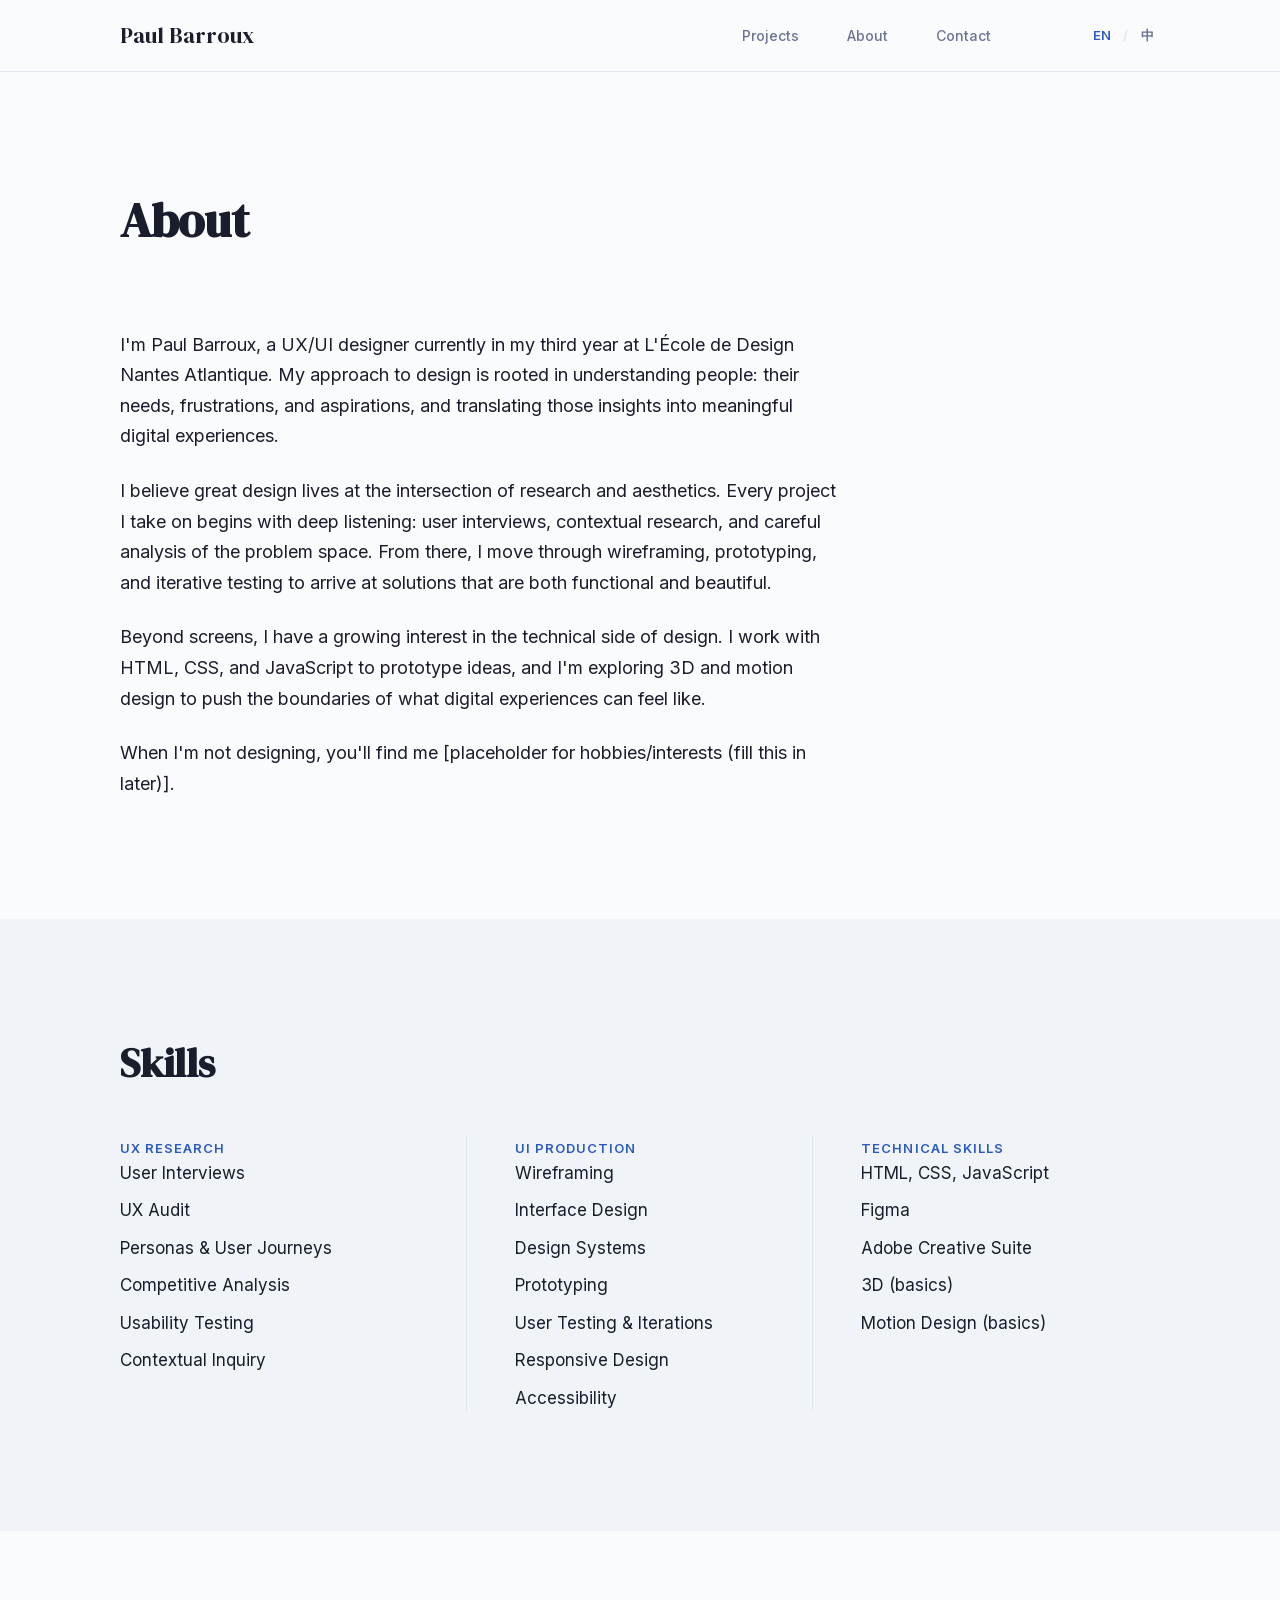
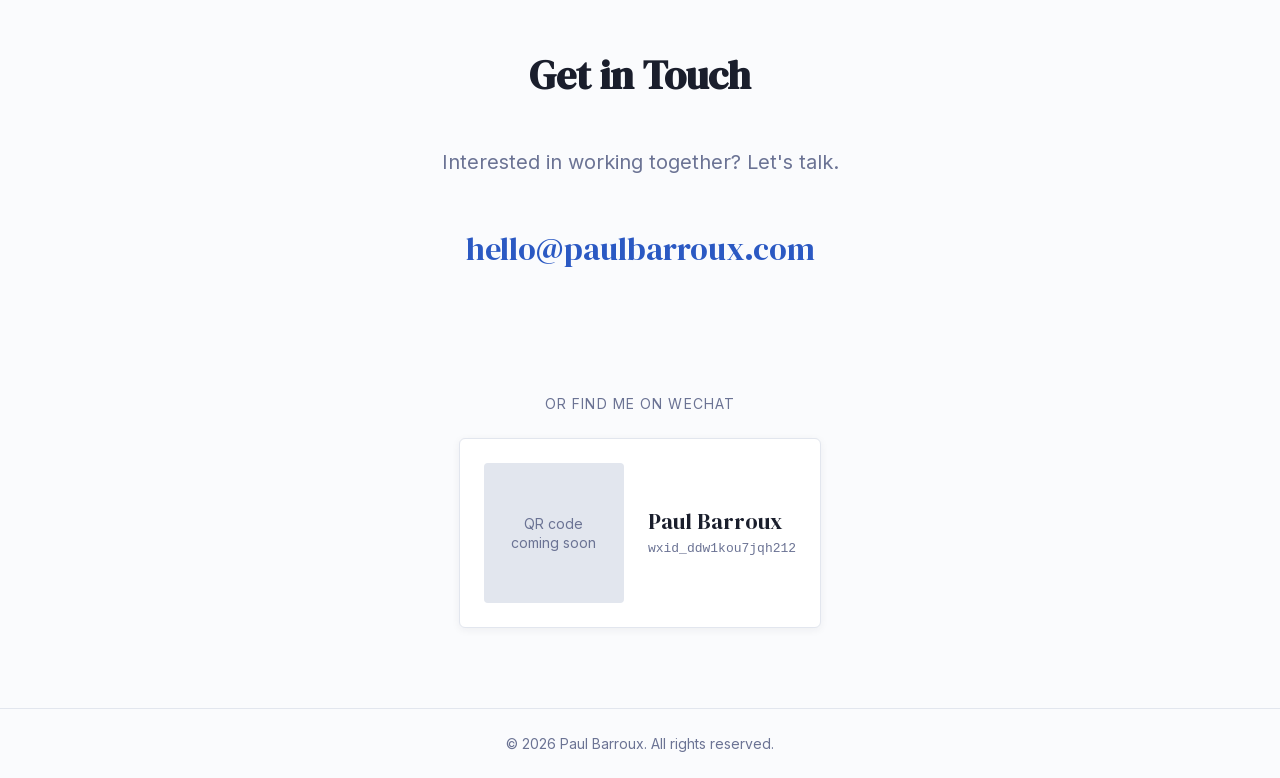
==== commit 465b6b5a: "Uniformisation UI, Retirer page HTML inutile, retirer -" ====
--- a/about.html
+++ b/about.html
@@ -3,11 +3,11 @@
 <head>
   <meta charset="UTF-8">
   <meta name="viewport" content="width=device-width, initial-scale=1.0">
-  <meta name="description" content="About Paul Barroux — UX/UI Designer, 3rd-year student at L'École de Design Nantes Atlantique.">
-  <meta property="og:title" content="About — Paul Barroux">
+  <meta name="description" content="About Paul Barroux · UX/UI Designer, 3rd-year student at L'École de Design Nantes Atlantique.">
+  <meta property="og:title" content="About · Paul Barroux">
   <meta property="og:description" content="UX/UI Designer crafting thoughtful digital experiences.">
   <meta property="og:type" content="website">
-  <title>About — Paul Barroux</title>
+  <title>About · Paul Barroux</title>
 
   <!-- Favicon -->
   <link rel="icon" href="data:image/svg+xml,<svg xmlns='http://www.w3.org/2000/svg' viewBox='0 0 32 32'><rect width='32' height='32' rx='4' fill='%232B59C3'/><text x='50%25' y='55%25' dominant-baseline='central' text-anchor='middle' fill='white' font-family='serif' font-size='20' font-weight='bold'>P</text></svg>">
@@ -88,8 +88,8 @@
     <section class="about-bio">
       <div class="container">
         <p class="about-bio__text reveal">
-          <span data-lang="en">I'm Paul Barroux, a UX/UI designer currently in my third year at L'&Eacute;cole de Design Nantes Atlantique. My approach to design is rooted in understanding people &mdash; their needs, frustrations, and aspirations &mdash; and translating those insights into meaningful digital experiences.</span>
-          <span data-lang="zh">我是 Paul Barroux，一名 UX/UI 设计师，目前就读于法国南特大西洋设计学院 (L'&Eacute;cole de Design Nantes Atlantique) 三年级。我的设计方法源于对人的理解 &mdash; 他们的需求、痛点与愿望 &mdash; 并将这些洞察转化为有意义的数字体验。</span>
+          <span data-lang="en">I'm Paul Barroux, a UX/UI designer currently in my third year at L'&Eacute;cole de Design Nantes Atlantique. My approach to design is rooted in understanding people: their needs, frustrations, and aspirations, and translating those insights into meaningful digital experiences.</span>
+          <span data-lang="zh">我是 Paul Barroux，一名 UX/UI 设计师，目前就读于法国南特大西洋设计学院 (L'&Eacute;cole de Design Nantes Atlantique) 三年级。我的设计方法源于对人的理解：他们的需求、痛点与愿望，并将这些洞察转化为有意义的数字体验。</span>
         </p>
 
         <p class="about-bio__text reveal" data-delay="100">
@@ -103,7 +103,7 @@
         </p>
 
         <p class="about-bio__text reveal" data-delay="300">
-          <span data-lang="en">When I'm not designing, you'll find me [placeholder for hobbies/interests &mdash; fill this in later].</span>
+          <span data-lang="en">When I'm not designing, you'll find me [placeholder for hobbies/interests (fill this in later)].</span>
           <span data-lang="zh">不工作时，你可以找到我 [兴趣爱好待填]。</span>
         </p>
       </div>
@@ -205,8 +205,8 @@
   <footer class="footer">
     <div class="container">
       <p class="footer__copy">
-        <span data-lang="en">&copy; 2026 Paul Barroux &mdash; All rights reserved.</span>
-        <span data-lang="zh">&copy; 2026 Paul Barroux &mdash; 保留所有权利。</span>
+        <span data-lang="en">&copy; 2026 Paul Barroux. All rights reserved.</span>
+        <span data-lang="zh">&copy; 2026 Paul Barroux. 保留所有权利。</span>
       </p>
     </div>
   </footer>
--- a/css/styles.css
+++ b/css/styles.css
@@ -1037,73 +1037,1390 @@
   color: var(--color-text-secondary);
 }
 
-/* Solution section — full-width gallery */
-.case-solution {
+/* Key Learnings — centered text */
+.case-learnings {
   padding: 110px 0;
+}
+
+.case-learnings__title {
+  font-family: var(--font-heading);
+  font-size: var(--text-case-section);
+  line-height: var(--leading-heading);
+  color: var(--color-text);
+  text-align: center;
+  margin-bottom: var(--space-md);
+}
+
+.case-learnings__text {
+  font-size: var(--text-body);
+  line-height: 1.7;
+  color: var(--color-text-secondary);
+  max-width: 700px;
+  margin: 0 auto;
+  text-align: center;
+}
+
+/* ============================================
+   CASE STUDY — EXTENDED LAYOUT COMPONENTS
+   (Honor AI & future case studies)
+   ============================================ */
+
+/* Section intro — centered label + title divider */
+.case-section-intro {
+  padding: var(--space-xl) 0 var(--space-lg);
+  text-align: center;
+}
+
+.case-section-intro__label {
+  font-size: var(--text-label);
+  font-weight: 600;
+  letter-spacing: var(--tracking-label);
+  text-transform: uppercase;
+  color: var(--color-primary);
+  margin-bottom: var(--space-xs);
+}
+
+.case-section-intro__title {
+  font-family: var(--font-heading);
+  font-size: var(--text-case-section);
+  line-height: var(--leading-heading);
+  color: var(--color-text);
+}
+
+/* Feature label (01 / 02…) inside case-block */
+.case-feature-label {
+  font-size: var(--text-label);
+  font-weight: 600;
+  letter-spacing: var(--tracking-label);
+  text-transform: uppercase;
+  color: var(--color-primary);
+  margin-bottom: var(--space-xs);
+}
+
+/* Target Audience */
+.case-audience {
+  padding: 110px 0;
+}
+
+.case-audience__header {
+  margin-bottom: var(--space-xl);
+}
+
+.case-audience__title {
+  font-family: var(--font-heading);
+  font-size: var(--text-case-section);
+  line-height: var(--leading-heading);
+  color: var(--color-text);
+  margin-bottom: var(--space-xs);
+}
+
+.case-audience__subtitle {
+  font-size: var(--text-subtitle);
+  color: var(--color-text-secondary);
+}
+
+.case-audience__grid {
+  display: grid;
+  grid-template-columns: 1fr 1fr;
+  gap: var(--space-xl);
+  align-items: center;
+}
+
+.case-audience__image {
+  aspect-ratio: 4/3;
+  background: var(--color-placeholder);
+  border-radius: 12px;
+  display: flex;
+  align-items: center;
+  justify-content: center;
+  font-size: var(--text-small);
+  color: var(--color-text-secondary);
+}
+
+.case-audience__list {
+  list-style: none;
+  display: flex;
+  flex-direction: column;
+  gap: var(--space-md);
+}
+
+.case-audience__item {
+  display: flex;
+  gap: var(--space-sm);
+  align-items: flex-start;
+  font-size: var(--text-body);
+  line-height: var(--leading-body);
+  color: var(--color-text-secondary);
+}
+
+.case-audience__item::before {
+  content: '';
+  display: inline-block;
+  width: 6px;
+  height: 6px;
+  min-width: 6px;
+  background: var(--color-primary);
+  border-radius: 50%;
+  margin-top: 9px;
+}
+
+/* Methodology — 3-column cards */
+.case-methodology {
+  padding: 110px 0;
+  background: var(--color-tint);
+}
+
+.case-methodology__header {
+  text-align: center;
+  margin-bottom: var(--space-xl);
+}
+
+.case-methodology__title {
+  font-family: var(--font-heading);
+  font-size: var(--text-case-section);
+  line-height: var(--leading-heading);
+  color: var(--color-text);
+  margin-bottom: var(--space-xs);
+}
+
+.case-methodology__subtitle {
+  font-size: var(--text-subtitle);
+  color: var(--color-text-secondary);
+}
+
+.case-methodology__cards {
+  display: grid;
+  grid-template-columns: repeat(3, 1fr);
+  gap: var(--space-lg);
+}
+
+.case-methodology__card {
+  background: var(--color-surface);
+  border: 1px solid var(--color-surface-border);
+  border-radius: 16px;
+  padding: var(--space-lg);
+}
+
+.case-methodology__card-num {
+  font-size: var(--text-label);
+  font-weight: 600;
+  letter-spacing: var(--tracking-label);
+  text-transform: uppercase;
+  color: var(--color-primary);
+  margin-bottom: var(--space-sm);
+}
+
+.case-methodology__card-title {
+  font-family: var(--font-heading);
+  font-size: 22px;
+  line-height: var(--leading-heading);
+  color: var(--color-text);
+  margin-bottom: var(--space-sm);
+}
+
+.case-methodology__card-text {
+  font-size: var(--text-body);
+  line-height: var(--leading-body);
+  color: var(--color-text-secondary);
+}
+
+/* Competitive Benchmark — 2-card layout */
+.case-benchmark {
+  padding: 110px 0;
+}
+
+.case-benchmark__header {
+  margin-bottom: var(--space-xl);
+}
+
+.case-benchmark__title {
+  font-family: var(--font-heading);
+  font-size: var(--text-case-section);
+  line-height: var(--leading-heading);
+  color: var(--color-text);
+  margin-bottom: var(--space-xs);
+}
+
+.case-benchmark__subtitle {
+  font-size: var(--text-subtitle);
+  color: var(--color-text-secondary);
+}
+
+.case-benchmark__cards {
+  display: grid;
+  grid-template-columns: 1fr 1fr;
+  gap: var(--space-lg);
+}
+
+.case-benchmark__card {
+  background: var(--color-surface);
+  border: 1px solid var(--color-surface-border);
+  border-radius: 16px;
+  padding: var(--space-lg);
+}
+
+.case-benchmark__card-label {
+  font-size: var(--text-label);
+  font-weight: 600;
+  letter-spacing: var(--tracking-label);
+  text-transform: uppercase;
+  color: var(--color-text-secondary);
+  margin-bottom: var(--space-xs);
+}
+
+.case-benchmark__card-title {
+  font-family: var(--font-heading);
+  font-size: 26px;
+  line-height: var(--leading-heading);
+  color: var(--color-text);
+  margin-bottom: var(--space-sm);
+}
+
+.case-benchmark__card-text {
+  font-size: var(--text-body);
+  line-height: var(--leading-body);
+  color: var(--color-text-secondary);
+}
+
+/* Wireframes — full-width image */
+.case-wireframes {
+  padding: 110px 0;
+}
+
+.case-wireframes__header {
+  margin-bottom: var(--space-lg);
+}
+
+.case-wireframes__title {
+  font-family: var(--font-heading);
+  font-size: var(--text-case-section);
+  line-height: var(--leading-heading);
+  color: var(--color-text);
+  margin-bottom: var(--space-xs);
+}
+
+.case-wireframes__subtitle {
+  font-size: var(--text-subtitle);
+  color: var(--color-text-secondary);
+  max-width: 600px;
+  line-height: var(--leading-body);
+}
+
+.case-wireframes__image {
+  width: 100%;
+  aspect-ratio: 16/9;
+  background: var(--color-placeholder);
+  border-radius: 16px;
+  display: flex;
+  align-items: center;
+  justify-content: center;
+  font-size: var(--text-small);
+  color: var(--color-text-secondary);
+  margin-top: var(--space-lg);
+}
+
+/* ── Problem Statement (centered question) ── */
+.case-question {
+  padding: 110px 0;
+  text-align: center;
   border-bottom: 1px solid var(--color-divider);
 }
 
-.case-solution__title {
+.case-question__label {
+  font-size: var(--text-label);
+  font-weight: 600;
+  letter-spacing: var(--tracking-label);
+  text-transform: uppercase;
+  color: var(--color-primary);
+  margin-bottom: var(--space-md);
+}
+
+.case-question__quote {
   font-family: var(--font-heading);
   font-size: var(--text-case-section);
-  line-height: var(--leading-heading);
-  color: var(--color-text);
-  margin-bottom: 8px;
-}
-
-.case-solution__subtitle {
+  line-height: 1.3;
+  color: var(--color-text);
+  max-width: 780px;
+  margin: 0 auto var(--space-lg);
+}
+
+.case-question__text {
+  font-size: var(--text-body);
+  line-height: var(--leading-body);
+  color: var(--color-text-secondary);
+  max-width: 640px;
+  margin: 0 auto;
+}
+
+/* ── Guiding Principle ── */
+.case-principle {
+  padding: var(--space-section) 0;
+  text-align: center;
+}
+
+.case-principle__label {
+  font-size: var(--text-label);
+  font-weight: 600;
+  letter-spacing: var(--tracking-label);
+  text-transform: uppercase;
+  color: var(--color-primary);
+  margin-bottom: var(--space-lg);
+}
+
+.case-principle__quote {
+  font-family: var(--font-heading);
+  font-size: 36px;
+  line-height: 1.35;
+  color: var(--color-text);
+  max-width: 720px;
+  margin: 0 auto;
+}
+
+/* ── Methodology Steps (numbered vertical list) ── */
+.case-steps {
+  margin-top: var(--space-xl);
+  display: flex;
+  flex-direction: column;
+  gap: var(--space-lg);
+}
+
+.case-step {
+  display: flex;
+  gap: var(--space-lg);
+  align-items: flex-start;
+}
+
+.case-step__num {
+  font-family: var(--font-heading);
+  font-size: 40px;
+  line-height: 1;
+  color: var(--color-primary);
+  opacity: 0.25;
+  flex-shrink: 0;
+  min-width: 56px;
+  text-align: right;
+}
+
+.case-step__body {
+  flex: 1;
+  padding-top: 6px;
+}
+
+.case-step__title {
+  font-family: var(--font-heading);
+  font-size: 22px;
+  line-height: var(--leading-heading);
+  color: var(--color-text);
+  margin-bottom: var(--space-xs);
+}
+
+.case-step__text {
+  font-size: var(--text-body);
+  line-height: var(--leading-body);
+  color: var(--color-text-secondary);
+}
+
+/* ── Persona Cards (compact 2-col) ── */
+.case-personas {
+  display: grid;
+  grid-template-columns: 1fr 1fr;
+  gap: var(--space-md);
+  margin-top: var(--space-md);
+}
+
+.case-persona {
+  background: var(--color-bg);
+  border: 1px solid var(--color-surface-border);
+  border-radius: 12px;
+  padding: var(--space-md);
+}
+
+.case-persona__header {
+  display: flex;
+  align-items: center;
+  gap: var(--space-sm);
+  margin-bottom: var(--space-md);
+  padding-bottom: var(--space-sm);
+  border-bottom: 1px solid var(--color-divider);
+}
+
+.case-persona__avatar {
+  width: 44px;
+  height: 44px;
+  border-radius: 50%;
+  background: var(--color-primary);
+  display: flex;
+  align-items: center;
+  justify-content: center;
+  color: #ffffff;
+  font-family: var(--font-heading);
+  font-size: 18px;
+  flex-shrink: 0;
+}
+
+.case-persona__name {
+  font-family: var(--font-heading);
+  font-size: 18px;
+  color: var(--color-text);
+  line-height: 1.2;
+}
+
+.case-persona__role {
   font-size: var(--text-small);
   color: var(--color-text-secondary);
+}
+
+.case-persona__facts {
+  display: flex;
+  flex-direction: column;
+  gap: var(--space-sm);
+}
+
+.case-persona__fact-label {
+  font-size: var(--text-label);
+  font-weight: 600;
+  letter-spacing: var(--tracking-label);
+  text-transform: uppercase;
+  color: var(--color-text-secondary);
+  margin-bottom: 2px;
+}
+
+.case-persona__fact-text {
+  font-size: var(--text-small);
+  line-height: var(--leading-body);
+  color: var(--color-text);
+}
+
+/* ── Solution Axis sub-section label (inside case-block content) ── */
+.case-block__section-label {
+  font-size: var(--text-label);
+  font-weight: 600;
+  letter-spacing: var(--tracking-label);
+  text-transform: uppercase;
+  color: var(--color-text-secondary);
+  margin-top: var(--space-lg);
+  margin-bottom: var(--space-sm);
+}
+
+/* Secondary placeholder image inside content column */
+.case-block__image-secondary {
+  width: 100%;
+  aspect-ratio: 16/7;
+  background: var(--color-placeholder);
+  border-radius: var(--radius);
+  display: flex;
+  align-items: center;
+  justify-content: center;
+  color: var(--color-text-secondary);
+  font-size: var(--text-small);
+  margin-top: var(--space-md);
+}
+
+/* ── Target Audience Callout (research highlight box) ── */
+.case-callout {
+  background: var(--color-tint);
+  padding: var(--space-xl) 0;
+}
+
+.case-callout__title {
+  font-family: var(--font-heading);
+  font-size: var(--text-case-section);
+  line-height: var(--leading-heading);
+  color: var(--color-text);
   margin-bottom: var(--space-lg);
 }
 
-.case-solution__gallery {
+.case-callout__grid {
+  display: grid;
+  grid-template-columns: 1fr 1fr;
+  gap: var(--space-xl);
+  align-items: center;
+}
+
+.case-callout__image {
+  aspect-ratio: 4/3;
+  background: var(--color-placeholder);
+  border-radius: 12px;
+  display: flex;
+  align-items: center;
+  justify-content: center;
+  font-size: var(--text-small);
+  color: var(--color-text-secondary);
+}
+
+.case-callout__text {
+  font-size: var(--text-body);
+  line-height: var(--leading-body);
+  color: var(--color-text-secondary);
+}
+
+/* ── Problem Statement Cards (2×2 grid) ── */
+.case-problem {
+  padding: 110px 0;
+}
+
+.case-problem__header {
+  margin-bottom: var(--space-xl);
+}
+
+.case-problem__title {
+  font-family: var(--font-heading);
+  font-size: var(--text-case-section);
+  line-height: var(--leading-heading);
+  color: var(--color-text);
+  margin-bottom: var(--space-xs);
+}
+
+.case-problem__subtitle {
+  font-size: var(--text-subtitle);
+  color: var(--color-text-secondary);
+}
+
+.case-problem__grid {
+  display: grid;
+  grid-template-columns: 1fr 1fr;
+  gap: var(--space-lg);
+  margin-bottom: var(--space-lg);
+}
+
+.case-problem__card {
+  background: var(--color-surface);
+  border: 1px solid var(--color-surface-border);
+  border-radius: 16px;
+  padding: var(--space-lg);
+}
+
+.case-problem__card-num {
+  font-size: var(--text-label);
+  font-weight: 600;
+  letter-spacing: var(--tracking-label);
+  text-transform: uppercase;
+  color: var(--color-primary);
+  margin-bottom: var(--space-xs);
+}
+
+.case-problem__card-category {
+  font-family: var(--font-heading);
+  font-size: 22px;
+  line-height: var(--leading-heading);
+  color: var(--color-text);
+  margin-bottom: var(--space-sm);
+}
+
+.case-problem__card-text {
+  font-size: var(--text-body);
+  line-height: var(--leading-body);
+  color: var(--color-text-secondary);
+}
+
+.case-problem__image {
+  width: 100%;
+  aspect-ratio: 16/9;
+  background: var(--color-placeholder);
+  border-radius: 16px;
+  display: flex;
+  align-items: center;
+  justify-content: center;
+  font-size: var(--text-small);
+  color: var(--color-text-secondary);
+  margin-top: var(--space-lg);
+}
+
+/* ── Study Meta (duration / location block) ── */
+.case-study-meta {
+  margin-bottom: var(--space-xl);
+}
+
+.case-study-meta__items {
+  display: flex;
+  gap: var(--space-xl);
+  flex-wrap: wrap;
+}
+
+.case-study-meta__item {
+  display: flex;
+  flex-direction: column;
+  gap: 4px;
+}
+
+.case-study-meta__label {
+  font-size: var(--text-label);
+  font-weight: 600;
+  letter-spacing: var(--tracking-label);
+  text-transform: uppercase;
+  color: var(--color-text-secondary);
+}
+
+.case-study-meta__value {
+  font-size: var(--text-body);
+  font-weight: 500;
+  color: var(--color-text);
+}
+
+/* ── Observation Posts Grid (methodology) ── */
+.case-posts {
+  margin-top: var(--space-xl);
+}
+
+.case-posts__subtitle {
+  font-size: var(--text-label);
+  font-weight: 600;
+  letter-spacing: var(--tracking-label);
+  text-transform: uppercase;
+  color: var(--color-primary);
+  margin-bottom: var(--space-md);
+}
+
+.case-posts__grid {
+  display: grid;
+  grid-template-columns: 1fr 1fr;
+  gap: var(--space-md);
+}
+
+.case-posts__item {
+  display: flex;
+  gap: var(--space-md);
+  align-items: flex-start;
+  padding: var(--space-md);
+  background: var(--color-surface);
+  border: 1px solid var(--color-surface-border);
+  border-radius: 12px;
+}
+
+.case-posts__item-num {
+  font-family: var(--font-heading);
+  font-size: 20px;
+  color: var(--color-primary);
+  flex-shrink: 0;
+  min-width: 28px;
+}
+
+.case-posts__item-title {
+  font-size: var(--text-body);
+  font-weight: 600;
+  color: var(--color-text);
+  margin-bottom: 4px;
+}
+
+.case-posts__item-desc {
+  font-size: var(--text-small);
+  line-height: var(--leading-body);
+  color: var(--color-text-secondary);
+}
+
+.case-posts__methods {
+  margin-top: var(--space-lg);
+  font-size: var(--text-body);
+  line-height: var(--leading-body);
+  color: var(--color-text-secondary);
+  padding: var(--space-md);
+  border-left: 3px solid var(--color-primary);
+  background: var(--color-surface);
+  border-radius: 0 8px 8px 0;
+}
+
+.case-posts__image {
+  width: 100%;
+  aspect-ratio: 16/9;
+  background: var(--color-placeholder);
+  border-radius: 16px;
+  display: flex;
+  align-items: center;
+  justify-content: center;
+  font-size: var(--text-small);
+  color: var(--color-text-secondary);
+  margin-top: var(--space-xl);
+}
+
+/* ── Generic Bullet List (observations) ── */
+.case-list {
+  list-style: none;
+  margin-top: var(--space-md);
+  display: flex;
+  flex-direction: column;
+  gap: var(--space-sm);
+}
+
+.case-list__item {
+  display: flex;
+  gap: var(--space-sm);
+  align-items: flex-start;
+  font-size: var(--text-body);
+  line-height: var(--leading-body);
+  color: var(--color-text-secondary);
+}
+
+.case-list__item::before {
+  content: '';
+  display: inline-block;
+  width: 6px;
+  height: 6px;
+  min-width: 6px;
+  background: var(--color-primary);
+  border-radius: 50%;
+  margin-top: 9px;
+}
+
+/* ── Stat Blocks (large numbers) ── */
+.case-stats {
+  display: flex;
+  gap: var(--space-md);
+  margin: var(--space-lg) 0;
+  flex-wrap: wrap;
+}
+
+.case-stats__item {
+  flex: 1;
+  min-width: 120px;
+  text-align: center;
+  padding: var(--space-md);
+  background: var(--color-surface);
+  border: 1px solid var(--color-surface-border);
+  border-radius: 12px;
+}
+
+.case-stats__num {
+  font-family: var(--font-heading);
+  font-size: 56px;
+  line-height: 1;
+  color: var(--color-primary);
+  margin-bottom: var(--space-xs);
+}
+
+.case-stats__label {
+  font-size: var(--text-small);
+  line-height: var(--leading-body);
+  color: var(--color-text-secondary);
+}
+
+/* ── Pull Quotes (customer verbatim) ── */
+.case-pullquotes {
+  margin-top: var(--space-lg);
+  display: flex;
+  flex-direction: column;
+  gap: var(--space-md);
+}
+
+.case-pullquote {
+  border-left: 3px solid var(--color-primary);
+  padding: var(--space-sm) var(--space-md);
+  font-size: var(--text-body);
+  font-style: italic;
+  color: var(--color-text);
+  line-height: var(--leading-body);
+  background: var(--color-tint);
+  border-radius: 0 8px 8px 0;
+}
+
+/* ── Heat Map Zones ── */
+.case-heatmap {
+  margin: var(--space-lg) 0;
+}
+
+.case-heatmap__grid {
+  display: grid;
+  grid-template-columns: 1fr 1fr;
+  gap: var(--space-md);
+}
+
+.case-heatmap__zone {
+  padding: var(--space-md);
+  border-radius: 12px;
+  background: var(--color-surface);
+  border: 1px solid var(--color-surface-border);
+}
+
+.case-heatmap__zone-header {
+  display: flex;
+  align-items: center;
+  gap: var(--space-sm);
+  margin-bottom: 4px;
+}
+
+.case-heatmap__zone-dot {
+  width: 12px;
+  height: 12px;
+  border-radius: 50%;
+  flex-shrink: 0;
+}
+
+.case-heatmap__zone-dot--red    { background: #e74c3c; }
+.case-heatmap__zone-dot--orange { background: #e67e22; }
+.case-heatmap__zone-dot--yellow { background: #c9a400; }
+.case-heatmap__zone-dot--green  { background: #27ae60; }
+
+.case-heatmap__zone-level {
+  font-weight: 600;
+  font-size: var(--text-small);
+  color: var(--color-text);
+}
+
+.case-heatmap__zone-count {
+  font-size: var(--text-label);
+  color: var(--color-text-secondary);
+  margin-bottom: var(--space-xs);
+}
+
+.case-heatmap__zone-areas {
+  font-size: var(--text-small);
+  line-height: var(--leading-body);
+  color: var(--color-text-secondary);
+}
+
+/* ── Pros/Cons Split (e.g. call terminals) ── */
+.case-split {
+  padding: 110px 0;
+  background: var(--color-tint);
+}
+
+.case-split__header {
+  text-align: center;
+  margin-bottom: var(--space-xl);
+}
+
+.case-split__title {
+  font-family: var(--font-heading);
+  font-size: var(--text-case-section);
+  line-height: var(--leading-heading);
+  color: var(--color-text);
+  margin-bottom: var(--space-xs);
+}
+
+.case-split__subtitle {
+  font-size: var(--text-subtitle);
+  color: var(--color-text-secondary);
+}
+
+.case-split__grid {
+  display: grid;
+  grid-template-columns: 1fr 1fr;
+  gap: var(--space-xl);
+}
+
+.case-split__col-title {
+  font-family: var(--font-heading);
+  font-size: 22px;
+  line-height: var(--leading-heading);
+  color: var(--color-text);
+  margin-bottom: var(--space-md);
+  padding-bottom: var(--space-sm);
+  border-bottom: 1px solid var(--color-divider);
+}
+
+.case-split__list {
+  list-style: none;
+  display: flex;
+  flex-direction: column;
+  gap: var(--space-sm);
+}
+
+.case-split__item {
+  font-size: var(--text-body);
+  line-height: var(--leading-body);
+  color: var(--color-text-secondary);
+  padding-left: var(--space-md);
+  position: relative;
+}
+
+.case-split__item--pro::before {
+  content: '✓';
+  position: absolute;
+  left: 0;
+  color: #27ae60;
+  font-weight: 700;
+}
+
+.case-split__item--con::before {
+  content: '✕';
+  position: absolute;
+  left: 0;
+  color: #c0392b;
+  font-weight: 700;
+}
+
+/* ── Analysis Insights (2×2 numbered cards) ── */
+.case-insights {
+  padding: 110px 0;
+}
+
+.case-insights__header {
+  margin-bottom: var(--space-xl);
+}
+
+.case-insights__title {
+  font-family: var(--font-heading);
+  font-size: var(--text-case-section);
+  line-height: var(--leading-heading);
+  color: var(--color-text);
+  margin-bottom: var(--space-xs);
+}
+
+.case-insights__subtitle {
+  font-size: var(--text-subtitle);
+  color: var(--color-text-secondary);
+}
+
+.case-insights__grid {
+  display: grid;
+  grid-template-columns: 1fr 1fr;
+  gap: var(--space-lg);
+}
+
+.case-insights__item {
+  padding: var(--space-lg);
+  border: 1px solid var(--color-surface-border);
+  border-radius: 16px;
+  background: var(--color-surface);
+}
+
+.case-insights__num {
+  font-family: var(--font-heading);
+  font-size: 72px;
+  line-height: 1;
+  color: var(--color-divider);
+  margin-bottom: var(--space-sm);
+}
+
+.case-insights__item-title {
+  font-family: var(--font-heading);
+  font-size: 22px;
+  line-height: var(--leading-heading);
+  color: var(--color-text);
+  margin-bottom: var(--space-sm);
+}
+
+.case-insights__item-text {
+  font-size: var(--text-body);
+  line-height: var(--leading-body);
+  color: var(--color-text-secondary);
+}
+
+/* ── Recommendation Actions List ── */
+.case-actions {
+  list-style: none;
+  margin-top: var(--space-md);
+  display: flex;
+  flex-direction: column;
+  gap: var(--space-sm);
+}
+
+.case-actions__item {
+  display: flex;
+  gap: var(--space-sm);
+  align-items: flex-start;
+  font-size: var(--text-body);
+  line-height: var(--leading-body);
+  color: var(--color-text-secondary);
+}
+
+.case-actions__item::before {
+  content: '→';
+  color: var(--color-primary);
+  flex-shrink: 0;
+  font-weight: 600;
+  line-height: var(--leading-body);
+}
+
+/* ── Mobile screens — portrait row (9:19) ── */
+.case-screens {
+  display: flex;
+  gap: var(--space-md);
+  align-items: flex-start;
+  margin-top: var(--space-lg);
+}
+
+.case-screens__item {
+  flex: 1;
+  background: var(--color-divider);
+  border-radius: 20px;
+  aspect-ratio: 9/19;
+  min-width: 0;
+  display: flex;
+  align-items: center;
+  justify-content: center;
+  font-size: 11px;
+  color: var(--color-text-secondary);
+  font-weight: 500;
+  text-align: center;
+  padding: var(--space-sm);
+  line-height: 1.4;
+}
+
+/* ── Color swatches ── */
+.case-swatches {
+  display: flex;
+  flex-direction: column;
+  gap: var(--space-md);
+  margin-top: var(--space-md);
+}
+
+.case-swatch {
+  display: flex;
+  align-items: center;
+  gap: var(--space-md);
+}
+
+.case-swatch__color {
+  width: 56px;
+  height: 56px;
+  border-radius: 12px;
+  flex-shrink: 0;
+  border: 1px solid rgba(0, 0, 0, 0.06);
+}
+
+.case-swatch__label {
+  font-size: var(--text-body);
+  font-weight: 600;
+  color: var(--color-text);
+  display: block;
+  margin-bottom: 2px;
+}
+
+.case-swatch__hex {
+  font-size: var(--text-label);
+  color: var(--color-text-secondary);
+  font-family: 'Courier New', monospace;
+  letter-spacing: 0.04em;
+}
+
+/* ── Type scale ── */
+.case-typescale {
+  margin-top: var(--space-md);
+  border: 1px solid var(--color-surface-border);
+  border-radius: 12px;
+  overflow: hidden;
+}
+
+.case-typescale__row {
+  display: grid;
+  grid-template-columns: 2fr 80px 1fr;
+  padding: 12px var(--space-md);
+  border-bottom: 1px solid var(--color-surface-border);
+  align-items: center;
+  gap: var(--space-sm);
+}
+
+.case-typescale__row:last-child {
+  border-bottom: none;
+}
+
+.case-typescale__row--header {
+  background: var(--color-tint);
+  font-size: var(--text-label);
+  font-weight: 600;
+  letter-spacing: var(--tracking-label);
+  text-transform: uppercase;
+  color: var(--color-text-secondary);
+}
+
+.case-typescale__sample {
+  color: var(--color-text);
+}
+
+.case-typescale__meta {
+  font-size: var(--text-label);
+  color: var(--color-text-secondary);
+}
+
+.case-typescale__weights {
+  margin-top: var(--space-sm);
+  font-size: var(--text-label);
+  color: var(--color-text-secondary);
+  line-height: 1.7;
+}
+
+/* ── List label (Needs / Frustrations headings) ── */
+.case-list-label {
+  font-size: var(--text-label);
+  font-weight: 600;
+  letter-spacing: var(--tracking-label);
+  text-transform: uppercase;
+  color: var(--color-text);
+  margin-top: var(--space-lg);
+  margin-bottom: var(--space-xs);
+}
+
+.case-list-label:first-child {
+  margin-top: var(--space-md);
+}
+
+/* ── Visual Identity section ── */
+.case-identity {
+  padding: 110px 0;
+}
+
+.case-identity__header {
+  margin-bottom: var(--space-xl);
+}
+
+.case-identity__title {
+  font-family: var(--font-heading);
+  font-size: var(--text-case-section);
+  line-height: var(--leading-heading);
+  color: var(--color-text);
+  margin-bottom: var(--space-xs);
+}
+
+.case-identity__subtitle {
+  font-size: var(--text-subtitle);
+  color: var(--color-text-secondary);
+}
+
+.case-identity__grid {
+  display: grid;
+  grid-template-columns: 1fr 1fr;
+  gap: var(--space-xl);
+  align-items: start;
+}
+
+.case-identity__col-label {
+  font-size: var(--text-label);
+  font-weight: 600;
+  letter-spacing: var(--tracking-label);
+  text-transform: uppercase;
+  color: var(--color-primary);
+  margin-bottom: var(--space-sm);
+}
+
+.case-identity__col-title {
+  font-family: var(--font-heading);
+  font-size: 22px;
+  line-height: var(--leading-heading);
+  color: var(--color-text);
+  margin-bottom: var(--space-xs);
+}
+
+.case-identity__col-text {
+  font-size: var(--text-body);
+  line-height: var(--leading-body);
+  color: var(--color-text-secondary);
+  margin-bottom: var(--space-md);
+}
+
+/* ── Design Choices section ── */
+.case-choices {
+  padding: 110px 0;
+  background: var(--color-tint);
+}
+
+.case-choices__header {
+  margin-bottom: var(--space-xl);
+}
+
+.case-choices__title {
+  font-family: var(--font-heading);
+  font-size: var(--text-case-section);
+  line-height: var(--leading-heading);
+  color: var(--color-text);
+  margin-bottom: var(--space-xs);
+}
+
+.case-choices__subtitle {
+  font-size: var(--text-subtitle);
+  color: var(--color-text-secondary);
+}
+
+.case-choices__grid {
   display: grid;
   grid-template-columns: repeat(3, 1fr);
   gap: var(--space-md);
-  margin-bottom: var(--space-lg);
-}
-
-.case-solution__image {
-  width: 100%;
-  aspect-ratio: 4 / 3;
-  background: var(--color-placeholder);
-  border-radius: var(--radius);
-  display: flex;
-  align-items: center;
-  justify-content: center;
-  color: var(--color-text-secondary);
-  font-size: var(--text-small);
-}
-
-.case-solution__text {
+  margin-bottom: var(--space-xl);
+}
+
+.case-choices__card {
+  background: var(--color-surface);
+  border: 1px solid var(--color-surface-border);
+  border-radius: 16px;
+  padding: var(--space-lg);
+}
+
+.case-choices__card-title {
+  font-family: var(--font-heading);
+  font-size: 20px;
+  line-height: var(--leading-heading);
+  color: var(--color-text);
+  margin-bottom: var(--space-xs);
+}
+
+.case-choices__card-text {
   font-size: var(--text-body);
   line-height: var(--leading-body);
   color: var(--color-text-secondary);
-  max-width: 720px;
-}
-
-/* Key Learnings — centered text */
-.case-learnings {
+}
+
+.case-choices__image {
+  background: var(--color-divider);
+  border-radius: 12px;
+  aspect-ratio: 16/7;
+  display: flex;
+  align-items: center;
+  justify-content: center;
+  font-size: var(--text-label);
+  color: var(--color-text-secondary);
+  font-weight: 500;
+}
+
+/* ── Features section ── */
+.case-features {
   padding: 110px 0;
 }
 
-.case-learnings__title {
+.case-features__header {
+  text-align: center;
+  margin-bottom: var(--space-xl);
+}
+
+.case-features__title {
   font-family: var(--font-heading);
   font-size: var(--text-case-section);
   line-height: var(--leading-heading);
   color: var(--color-text);
+  margin-bottom: var(--space-xs);
+}
+
+.case-features__subtitle {
+  font-size: var(--text-subtitle);
+  color: var(--color-text-secondary);
+}
+
+.case-feature {
+  padding-bottom: var(--space-xl);
+  margin-bottom: var(--space-xl);
+  border-bottom: 1px solid var(--color-divider);
+}
+
+.case-feature:last-child {
+  padding-bottom: 0;
+  margin-bottom: 0;
+  border-bottom: none;
+}
+
+.case-feature__num {
+  font-size: var(--text-label);
+  font-weight: 600;
+  letter-spacing: var(--tracking-label);
+  text-transform: uppercase;
+  color: var(--color-primary);
+  margin-bottom: var(--space-xs);
+}
+
+.case-feature__title {
+  font-family: var(--font-heading);
+  font-size: 28px;
+  line-height: var(--leading-heading);
+  color: var(--color-text);
+  margin-bottom: var(--space-sm);
+}
+
+.case-feature__text {
+  font-size: var(--text-body);
+  line-height: var(--leading-body);
+  color: var(--color-text-secondary);
+  max-width: 640px;
+}
+
+/* ── Design System section ── */
+.case-ds {
+  padding: 110px 0;
+}
+
+.case-ds__header {
   text-align: center;
+  margin-bottom: var(--space-xl);
+}
+
+.case-ds__label {
+  font-size: var(--text-label);
+  font-weight: 600;
+  letter-spacing: var(--tracking-label);
+  text-transform: uppercase;
+  color: var(--color-primary);
+  margin-bottom: var(--space-xs);
+}
+
+.case-ds__title {
+  font-family: var(--font-heading);
+  font-size: var(--text-case-section);
+  line-height: var(--leading-heading);
+  color: var(--color-text);
   margin-bottom: var(--space-md);
 }
 
-.case-learnings__text {
+.case-ds__intro {
   font-size: var(--text-body);
-  line-height: 1.7;
-  color: var(--color-text-secondary);
-  max-width: 700px;
+  line-height: var(--leading-body);
+  color: var(--color-text-secondary);
+  max-width: 680px;
   margin: 0 auto;
-  text-align: center;
+}
+
+.case-ds__blocks {
+  display: flex;
+  flex-direction: column;
+  gap: var(--space-xl);
+  margin-top: var(--space-xl);
+}
+
+.case-ds__block {
+  background: var(--color-surface);
+  border: 1px solid var(--color-surface-border);
+  border-radius: 20px;
+  padding: var(--space-xl);
+}
+
+.case-ds__block-label {
+  font-size: var(--text-label);
+  font-weight: 600;
+  letter-spacing: var(--tracking-label);
+  text-transform: uppercase;
+  color: var(--color-primary);
+  margin-bottom: var(--space-xs);
+}
+
+.case-ds__block-title {
+  font-family: var(--font-heading);
+  font-size: 26px;
+  line-height: var(--leading-heading);
+  color: var(--color-text);
+  margin-bottom: var(--space-sm);
+}
+
+.case-ds__block-text {
+  font-size: var(--text-body);
+  line-height: var(--leading-body);
+  color: var(--color-text-secondary);
+  margin-bottom: var(--space-lg);
+}
+
+.case-ds__image {
+  background: var(--color-surface);
+  border: 1px solid var(--color-divider);
+  border-radius: 12px;
+  aspect-ratio: 16/8;
+  display: flex;
+  align-items: center;
+  justify-content: center;
+  font-size: var(--text-label);
+  color: var(--color-text-secondary);
+  font-weight: 500;
+}
+
+/* Visual Identity — 3-column benchmark variant */
+.case-benchmark__cards--three {
+  grid-template-columns: repeat(3, 1fr);
+}
+
+.case-benchmark__card-img {
+  background: var(--color-divider);
+  border-radius: 8px;
+  aspect-ratio: 4/3;
+  margin-bottom: var(--space-md);
+  display: flex;
+  align-items: center;
+  justify-content: center;
+  font-size: var(--text-label);
+  color: var(--color-text-secondary);
+  font-weight: 500;
 }
 
 /* Project navigation at bottom */
@@ -1219,8 +2536,93 @@
     gap: var(--space-lg);
   }
 
-  .case-solution__gallery {
-    grid-template-columns: repeat(2, 1fr);
+  /* Extended components — tablet */
+  .case-methodology__cards {
+    grid-template-columns: 1fr;
+    gap: var(--space-md);
+  }
+
+  .case-benchmark__cards {
+    grid-template-columns: 1fr;
+    gap: var(--space-md);
+  }
+
+  .case-benchmark__cards--three {
+    grid-template-columns: 1fr 1fr;
+  }
+
+  .case-identity__grid {
+    grid-template-columns: 1fr;
+    gap: var(--space-lg);
+  }
+
+  .case-choices__grid {
+    grid-template-columns: 1fr 1fr;
+  }
+
+  .case-choices {
+    padding: 80px 0;
+  }
+
+  .case-features {
+    padding: 80px 0;
+  }
+
+  .case-ds {
+    padding: 80px 0;
+  }
+
+  .case-ds__block {
+    padding: var(--space-lg);
+  }
+
+  .case-identity {
+    padding: 80px 0;
+  }
+
+  .case-audience__grid {
+    grid-template-columns: 1fr;
+    gap: var(--space-lg);
+  }
+
+  /* Sprint/workshop components — tablet */
+  .case-question {
+    padding: 60px 0;
+  }
+
+  .case-principle__quote {
+    font-size: 28px;
+  }
+
+  .case-personas {
+    grid-template-columns: 1fr 1fr;
+  }
+
+  /* Research components — tablet */
+  .case-problem__grid {
+    grid-template-columns: 1fr;
+  }
+
+  .case-posts__grid {
+    grid-template-columns: 1fr;
+  }
+
+  .case-callout__grid {
+    grid-template-columns: 1fr;
+    gap: var(--space-lg);
+  }
+
+  .case-heatmap__grid {
+    grid-template-columns: 1fr;
+  }
+
+  .case-split__grid {
+    grid-template-columns: 1fr;
+    gap: var(--space-lg);
+  }
+
+  .case-insights__grid {
+    grid-template-columns: 1fr;
   }
 }
 
@@ -1369,14 +2771,6 @@
     direction: ltr;
   }
 
-  .case-solution {
-    padding: 60px 0;
-  }
-
-  .case-solution__gallery {
-    grid-template-columns: 1fr;
-  }
-
   .case-learnings {
     padding: 60px 0;
   }
@@ -1396,4 +2790,150 @@
   .about-bio__text {
     font-size: 16px;
   }
-}
+
+  /* Extended components — mobile */
+  .case-methodology {
+    padding: 60px 0;
+  }
+
+  .case-methodology__cards {
+    grid-template-columns: 1fr;
+    gap: var(--space-md);
+  }
+
+  .case-benchmark {
+    padding: 60px 0;
+  }
+
+  .case-benchmark__cards {
+    grid-template-columns: 1fr;
+    gap: var(--space-md);
+  }
+
+  .case-benchmark__cards--three {
+    grid-template-columns: 1fr;
+  }
+
+  .case-identity {
+    padding: 60px 0;
+  }
+
+  .case-identity__grid {
+    grid-template-columns: 1fr;
+  }
+
+  .case-choices {
+    padding: 60px 0;
+  }
+
+  .case-choices__grid {
+    grid-template-columns: 1fr;
+  }
+
+  .case-features {
+    padding: 60px 0;
+  }
+
+  .case-screens {
+    flex-wrap: wrap;
+  }
+
+  .case-screens__item {
+    flex: 0 1 calc(50% - var(--space-sm));
+    min-width: 0;
+  }
+
+  .case-ds {
+    padding: 60px 0;
+  }
+
+  .case-ds__block {
+    padding: var(--space-md);
+  }
+
+  .case-audience {
+    padding: 60px 0;
+  }
+
+  .case-audience__grid {
+    grid-template-columns: 1fr;
+    gap: var(--space-lg);
+  }
+
+  .case-wireframes {
+    padding: 60px 0;
+  }
+
+  /* Sprint/workshop components — mobile */
+  .case-question {
+    padding: 48px 0;
+  }
+
+  .case-principle {
+    padding: 60px 0;
+  }
+
+  .case-principle__quote {
+    font-size: 24px;
+  }
+
+  .case-personas {
+    grid-template-columns: 1fr;
+  }
+
+  .case-step {
+    gap: var(--space-md);
+  }
+
+  .case-step__num {
+    font-size: 28px;
+    min-width: 36px;
+  }
+
+  /* Research components — mobile */
+  .case-problem {
+    padding: 60px 0;
+  }
+
+  .case-problem__grid {
+    grid-template-columns: 1fr;
+  }
+
+  .case-posts__grid {
+    grid-template-columns: 1fr;
+  }
+
+  .case-callout__grid {
+    grid-template-columns: 1fr;
+    gap: var(--space-lg);
+  }
+
+  .case-stats {
+    flex-direction: column;
+  }
+
+  .case-heatmap__grid {
+    grid-template-columns: 1fr;
+  }
+
+  .case-split {
+    padding: 60px 0;
+  }
+
+  .case-split__grid {
+    grid-template-columns: 1fr;
+    gap: var(--space-lg);
+  }
+
+  .case-insights {
+    padding: 60px 0;
+  }
+
+  .case-insights__grid {
+    grid-template-columns: 1fr;
+  }
+
+  .case-insights__num {
+    font-size: 48px;
+  }
+}
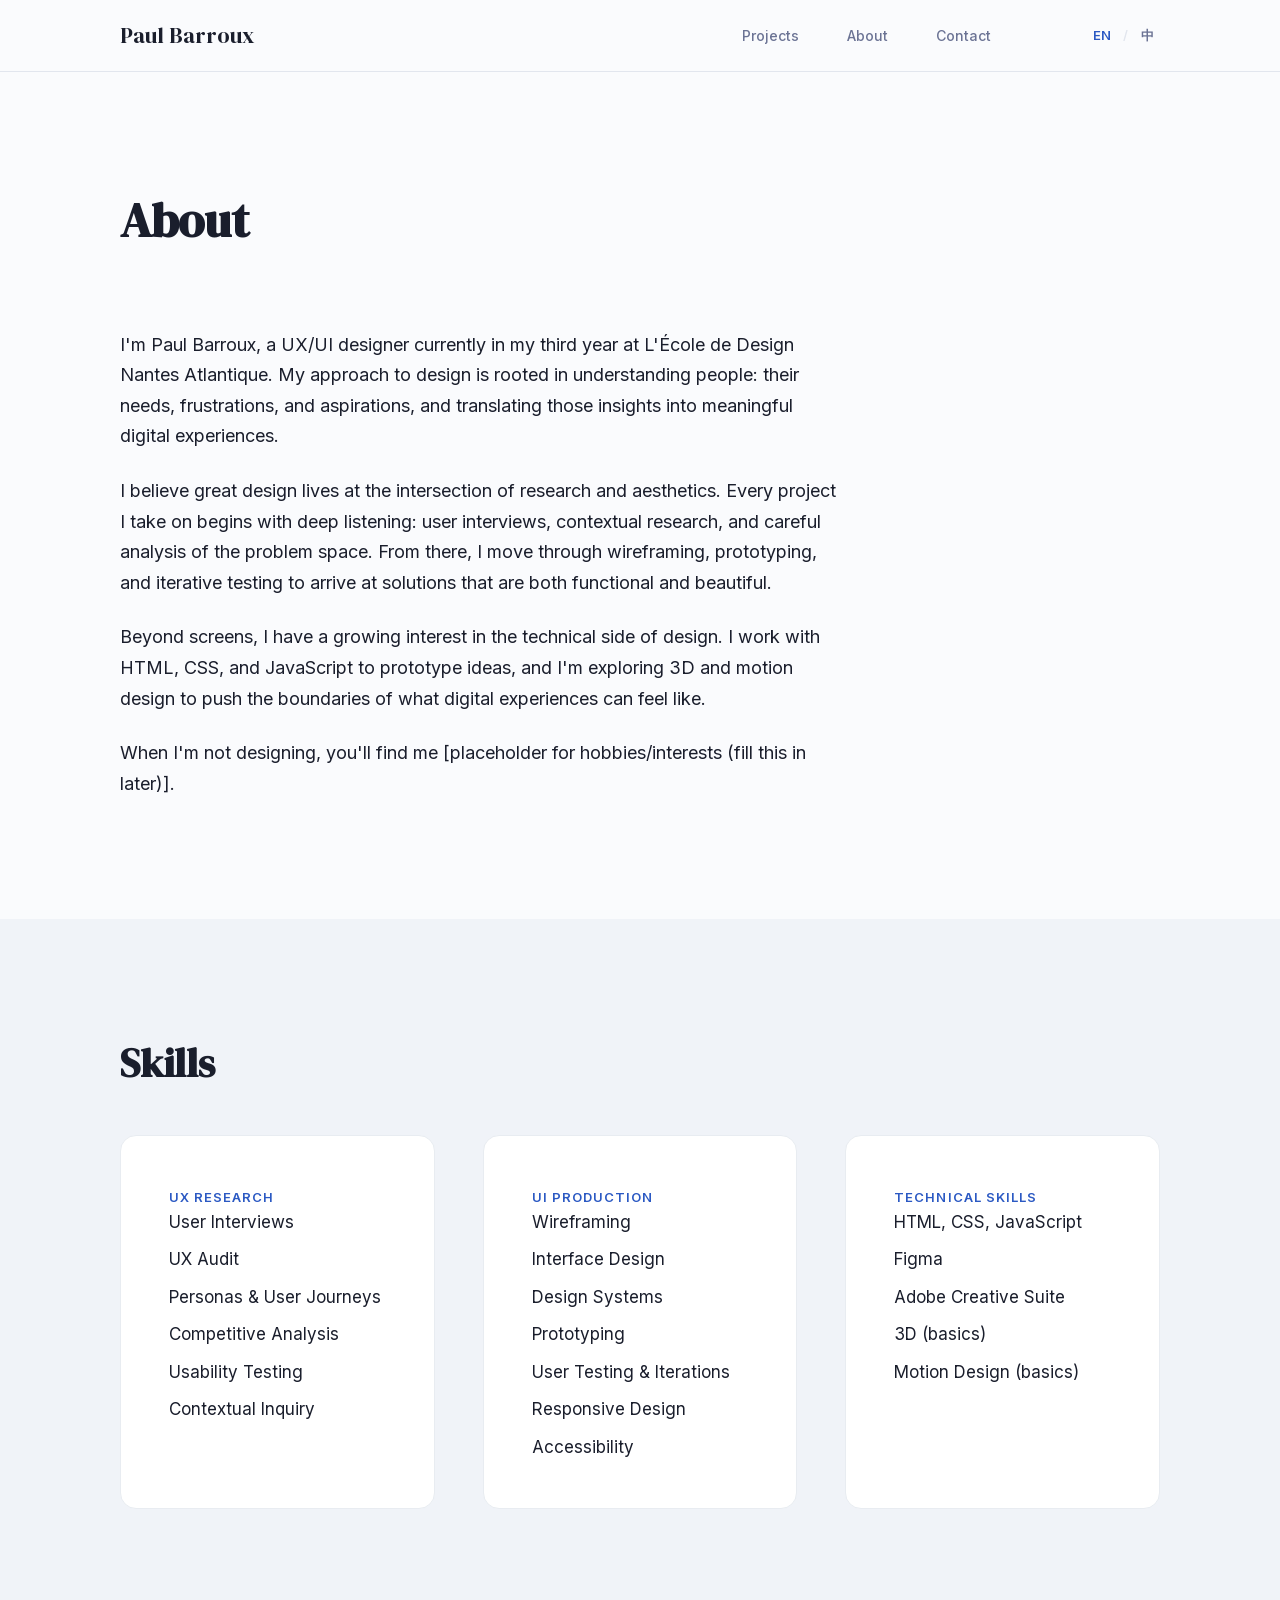
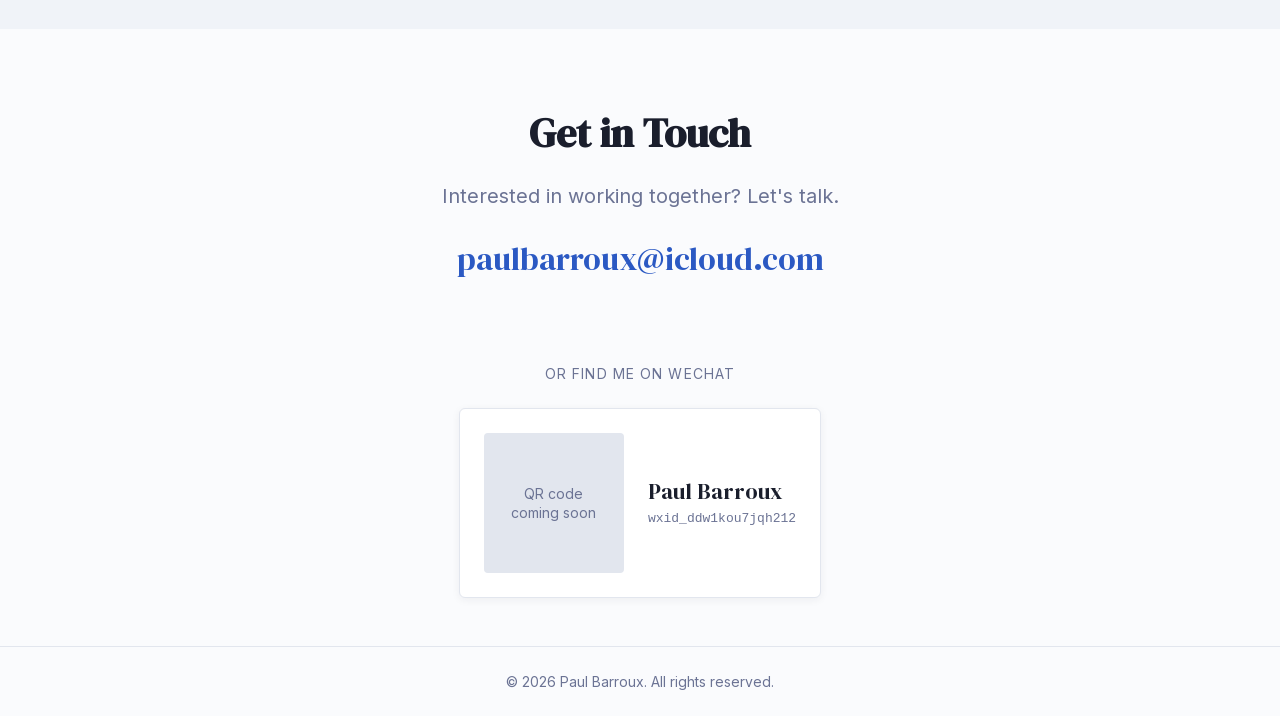
==== commit 86e838dc: "Correction Global+Mail+autre detaille" ====
--- a/about.html
+++ b/about.html
@@ -178,7 +178,7 @@
           <span data-lang="en">Interested in working together? Let's talk.</span>
           <span data-lang="zh">想合作？欢迎联系。</span>
         </p>
-        <a href="mailto:hello@paulbarroux.com" class="contact__email reveal" data-delay="200">hello@paulbarroux.com</a>
+        <a href="mailto:paulbarroux@icloud.com" class="contact__email reveal" data-delay="200">paulbarroux@icloud.com</a>
 
         <div class="contact__wechat reveal" data-delay="300">
           <p class="contact__wechat-label">
--- a/css/styles.css
+++ b/css/styles.css
@@ -425,7 +425,7 @@
 }
 
 .hero__left {
-  max-width: 60%;
+  max-width: 75%;
 }
 
 .hero__title {
@@ -520,21 +520,22 @@
 .expertise__grid {
   display: grid;
   grid-template-columns: repeat(3, 1fr);
-  gap: 0;
+  gap: var(--space-lg);
 }
 
 .expertise__column {
-  padding: 0 var(--space-lg);
-  border-right: 1px solid var(--color-divider);
+  background: var(--color-surface);
+  border: 1px solid var(--color-surface-border);
+  border-radius: 16px;
+  padding: var(--space-lg);
 }
 
 .expertise__column:first-child {
-  padding-left: 0;
+  /* card handles its own padding */
 }
 
 .expertise__column:last-child {
-  border-right: none;
-  padding-right: 0;
+  /* card handles its own border */
 }
 
 .expertise__column-title {
@@ -761,14 +762,18 @@
    CONTACT / FOOTER
    ============================================ */
 .contact {
-  padding: var(--space-section) 0 var(--space-xl);
+  padding: var(--space-xl) 0 var(--space-lg);
   text-align: center;
+}
+
+.contact .section-title {
+  margin-bottom: var(--space-md);
 }
 
 .contact__text {
   font-size: var(--text-subtitle);
   color: var(--color-text-secondary);
-  margin-bottom: var(--space-lg);
+  margin-bottom: var(--space-md);
 }
 
 .contact__email {
@@ -805,7 +810,7 @@
 
 /* WeChat block in contact section */
 .contact__wechat {
-  margin-top: var(--space-section);
+  margin-top: var(--space-xl);
   display: flex;
   flex-direction: column;
   align-items: center;
@@ -2423,6 +2428,33 @@
   font-weight: 500;
 }
 
+/* ============================================
+   APPROACH SECTION (Homepage)
+   ============================================ */
+.approach {
+  padding: var(--space-section) 0;
+  background: var(--color-tint);
+}
+
+.approach__header {
+  text-align: center;
+  margin-bottom: var(--space-xl);
+}
+
+.approach__header .section-label {
+  display: inline-block;
+  margin-bottom: var(--space-sm);
+}
+
+.approach__tagline {
+  font-family: var(--font-heading);
+  font-size: 22px;
+  line-height: var(--leading-heading);
+  color: var(--color-text-secondary);
+  margin-top: var(--space-xs);
+  font-style: italic;
+}
+
 /* Project navigation at bottom */
 .project-nav {
   padding: var(--space-lg) 0;
@@ -2502,19 +2534,8 @@
     gap: var(--space-lg);
   }
 
-  .expertise__column {
-    padding: 0;
-    border-right: none;
-  }
-
-  .expertise__column:nth-child(2) {
-    border-right: none;
-  }
-
   .expertise__column:last-child {
     grid-column: 1 / -1;
-    border-top: 1px solid var(--color-divider);
-    padding-top: var(--space-lg);
   }
 
   .projects__layout {
@@ -2545,6 +2566,10 @@
   .case-benchmark__cards {
     grid-template-columns: 1fr;
     gap: var(--space-md);
+  }
+
+  .approach__tagline {
+    font-size: 19px;
   }
 
   .case-benchmark__cards--three {
@@ -2681,18 +2706,8 @@
     gap: var(--space-lg);
   }
 
-  .expertise__column {
-    padding: 0;
-    border-right: none;
-  }
-
   .expertise__column:last-child {
     grid-column: auto;
-  }
-
-  .expertise__column:not(:last-child) {
-    padding-bottom: var(--space-lg);
-    border-bottom: 1px solid var(--color-divider);
   }
 
   /* Hero */
@@ -2742,6 +2757,15 @@
   .contact__wechat-info {
     align-items: center;
     text-align: center;
+  }
+
+  /* Approach section */
+  .approach {
+    padding: var(--space-xl) 0;
+  }
+
+  .approach__tagline {
+    font-size: 17px;
   }
 
   /* Case study header */
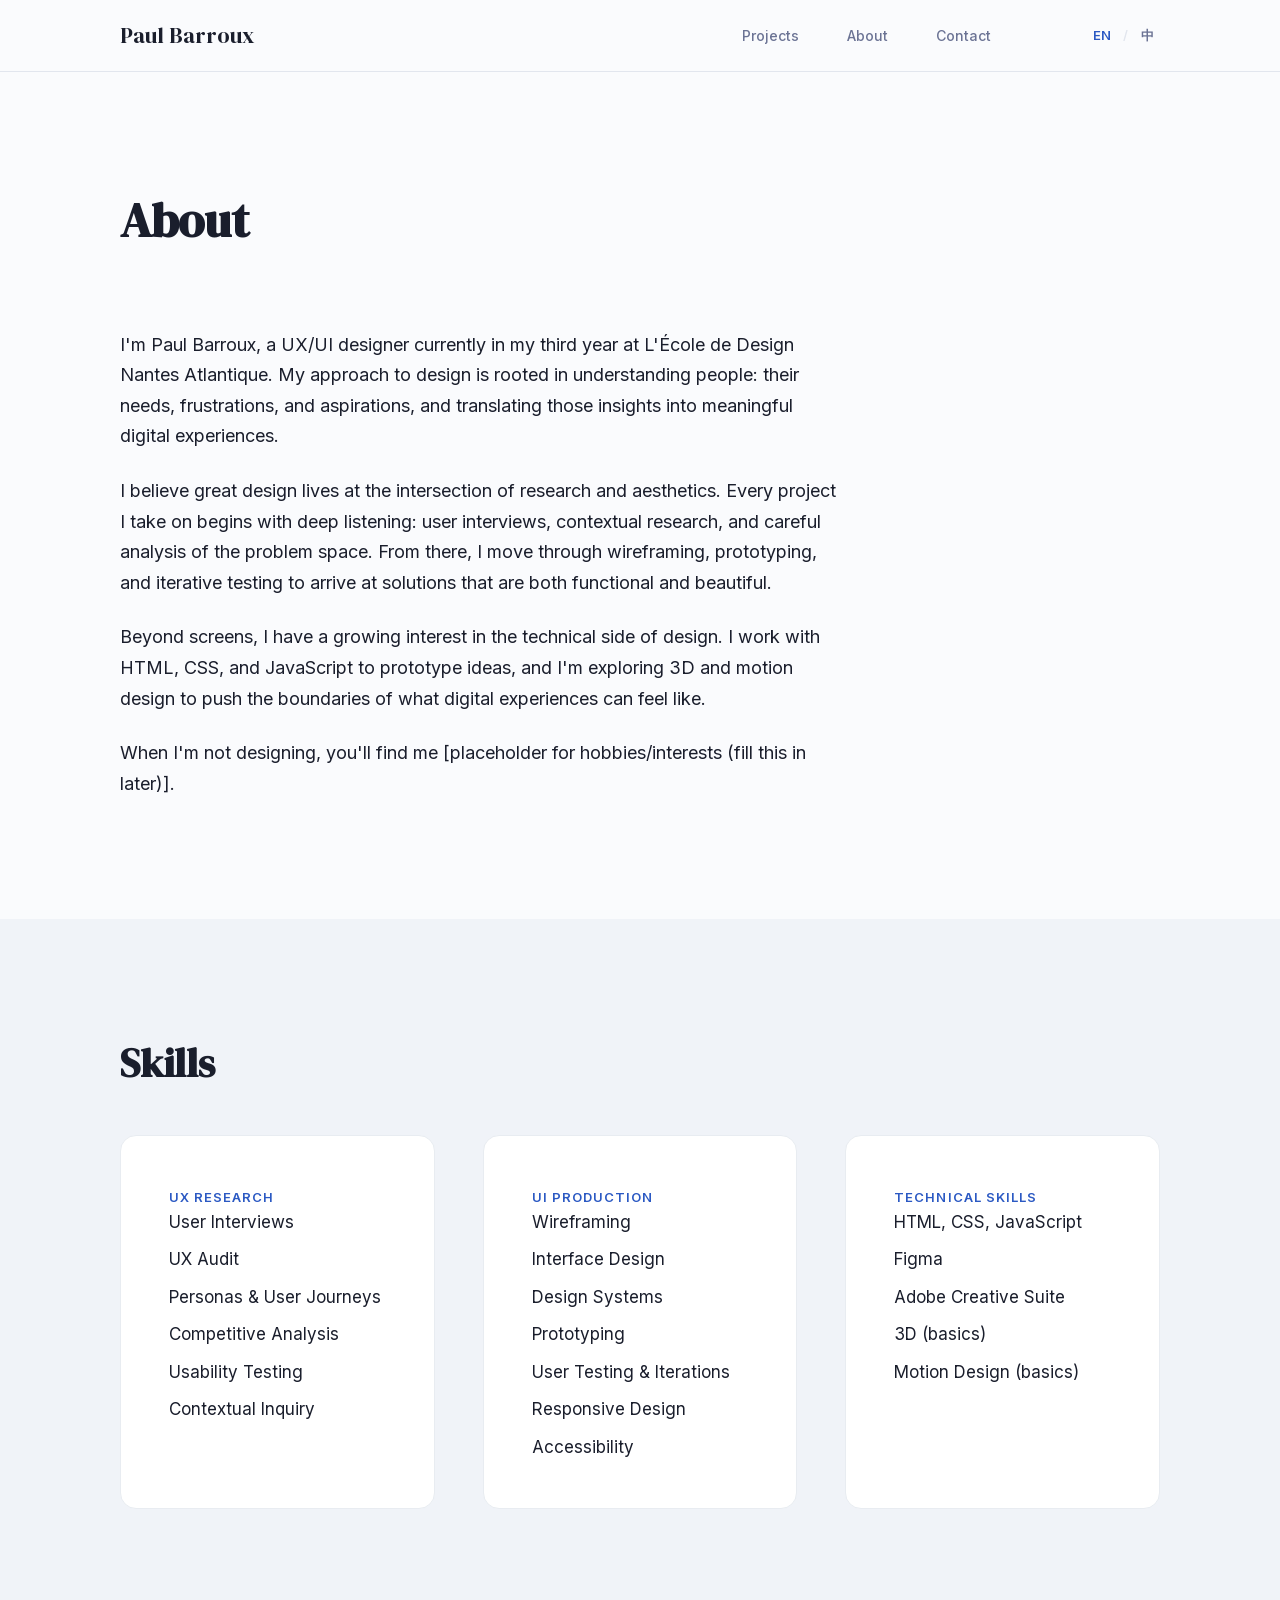
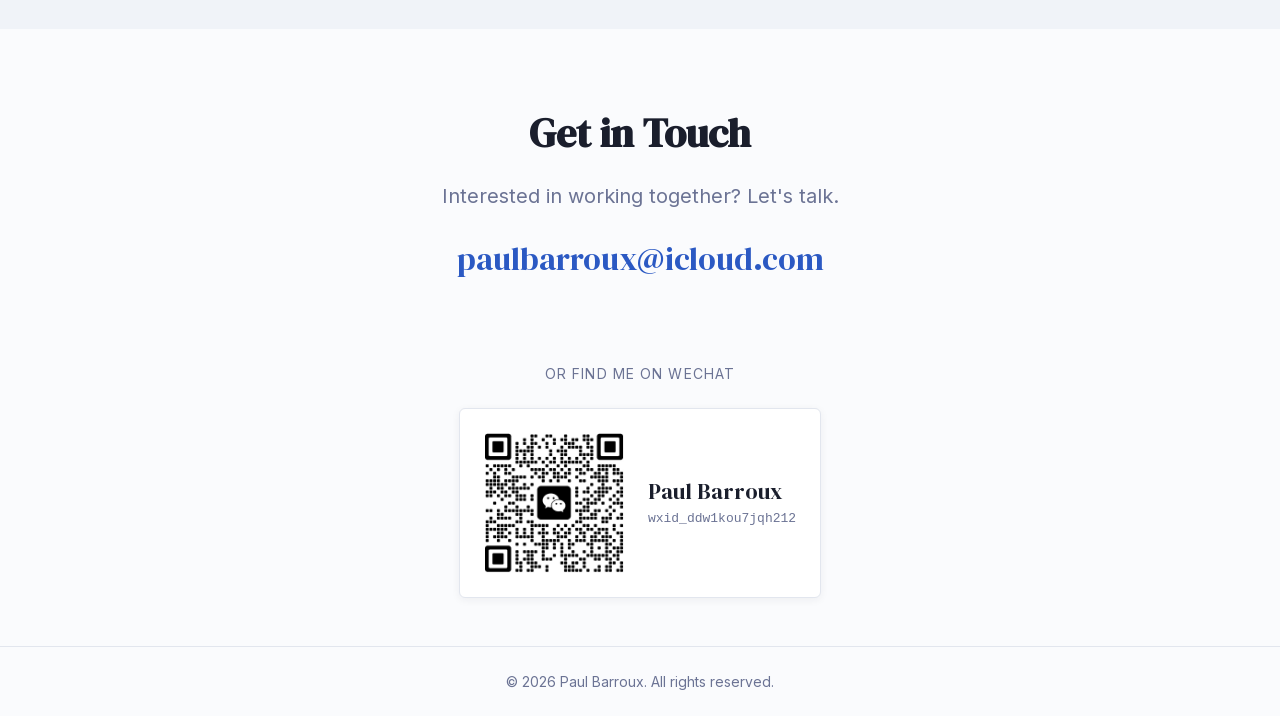
==== commit 6254b29b: "Jardi" ====
--- a/about.html
+++ b/about.html
@@ -187,8 +187,7 @@
           </p>
           <div class="contact__wechat-card">
             <div class="contact__wechat-qr" aria-label="WeChat QR code">
-              <span data-lang="en">QR&nbsp;code<br>coming&nbsp;soon</span>
-              <span data-lang="zh">二维码<br>稍后上传</span>
+              <img src="assets/images/WechatQR.jpeg" alt="WeChat QR code — scan to add Paul Barroux on WeChat" loading="lazy">
             </div>
             <div class="contact__wechat-info">
               <span class="contact__wechat-name">Paul Barroux</span>
--- a/css/styles.css
+++ b/css/styles.css
@@ -972,9 +972,24 @@
   color: var(--color-text-secondary);
 }
 
+.case-header__meta + .case-header__meta {
+  margin-top: var(--space-xs);
+}
+
+/* Header hero image (replaces blank spacer when a real image is provided) */
+.case-header__hero-img {
+  width: 100%;
+}
+.case-header__hero-img img {
+  width: 100%;
+  height: auto;
+  display: block;
+  border-radius: 12px;
+}
+
 /* Tags row below the header */
 .case-tags {
-  padding: var(--space-md) 0 var(--space-lg);
+  padding: var(--space-lg) 0;
   display: flex;
   flex-wrap: wrap;
   gap: 8px;
@@ -1229,6 +1244,14 @@
   color: var(--color-text-secondary);
 }
 
+/* Intro context variant — tighter gap and padding for text-heavy cards */
+.case-methodology--intro .case-methodology__cards {
+  gap: var(--space-md);
+}
+.case-methodology--intro .case-methodology__card {
+  padding: var(--space-md);
+}
+
 /* Competitive Benchmark — 2-card layout */
 .case-benchmark {
   padding: 110px 0;
@@ -1322,6 +1345,85 @@
   font-size: var(--text-small);
   color: var(--color-text-secondary);
   margin-top: var(--space-lg);
+}
+
+/* ── Real image overrides (remove placeholder styling when an img is present) ── */
+.case-block__image:has(img),
+.case-audience__image:has(img) {
+  aspect-ratio: unset;
+  background: none;
+  display: block;
+}
+.case-wireframes__image:has(img) {
+  aspect-ratio: unset;
+  background: none;
+  display: block;
+}
+.case-callout__image:has(img) {
+  aspect-ratio: unset;
+  background: none;
+  display: block;
+}
+.case-problem__image:has(img) {
+  aspect-ratio: unset;
+  background: none;
+  display: block;
+}
+.case-posts__image:has(img) {
+  aspect-ratio: unset;
+  background: none;
+  display: block;
+}
+.case-block__image img,
+.case-wireframes__image img {
+  width: 100%;
+  height: auto;
+  display: block;
+  border-radius: 8px;
+}
+.case-audience__image img {
+  width: 100%;
+  height: auto;
+  display: block;
+  border-radius: 12px;
+}
+.case-callout__image img {
+  width: 100%;
+  height: auto;
+  display: block;
+  border-radius: 12px;
+}
+.case-problem__image img,
+.case-posts__image img {
+  width: 100%;
+  height: auto;
+  display: block;
+  border-radius: 16px;
+}
+/* Desktop project card images */
+.projects__slide-image:has(img) {
+  background: none;
+  padding: 0;
+  display: block;
+}
+.projects__slide-image img {
+  width: 100%;
+  height: 100%;
+  object-fit: cover;
+  display: block;
+  border-radius: var(--radius);
+}
+/* Mobile project card images */
+.projects__mobile-image:has(img) {
+  background: none;
+  display: block;
+}
+.projects__mobile-image img {
+  width: 100%;
+  height: 100%;
+  object-fit: cover;
+  display: block;
+  border-radius: var(--radius);
 }
 
 /* ── Problem Statement (centered question) ── */
@@ -2961,3 +3063,64 @@
     font-size: 48px;
   }
 }
+
+/* ============================================
+   WEPLAN — Mobile screen rows & DS images
+   ============================================ */
+
+/* Portrait phone screens: remove placeholder, let image size naturally */
+.case-screens__item:has(img) {
+  aspect-ratio: unset;
+  background: none;
+  padding: 0;
+  display: block;
+}
+
+.case-screens__item img {
+  width: 100%;
+  height: auto;
+  display: block;
+  border-radius: 20px;
+}
+
+/* Design system image blocks (landscape exports) */
+.case-ds__image:has(img) {
+  aspect-ratio: unset;
+  background: none;
+  border: none;
+  display: block;
+}
+
+.case-ds__image img {
+  width: 100%;
+  height: auto;
+  display: block;
+  border-radius: 12px;
+}
+
+/* Visual identity benchmark card images — force square crop */
+.case-benchmark__card-img:has(img) {
+  aspect-ratio: 1/1;
+  background: none;
+  display: block;
+  padding: 0;
+  overflow: hidden;
+}
+
+.case-benchmark__card-img img {
+  width: 100%;
+  height: 100%;
+  object-fit: cover;
+  display: block;
+  border-radius: 0;
+}
+
+/* Cap 2-screen rows to match 3-screen row proportions */
+.case-screens:has(> .case-screens__item:nth-child(2):last-child) {
+  justify-content: center;
+}
+
+.case-screens:has(> .case-screens__item:nth-child(2):last-child) .case-screens__item {
+  flex: 0 0 31%;
+  max-width: 31%;
+}
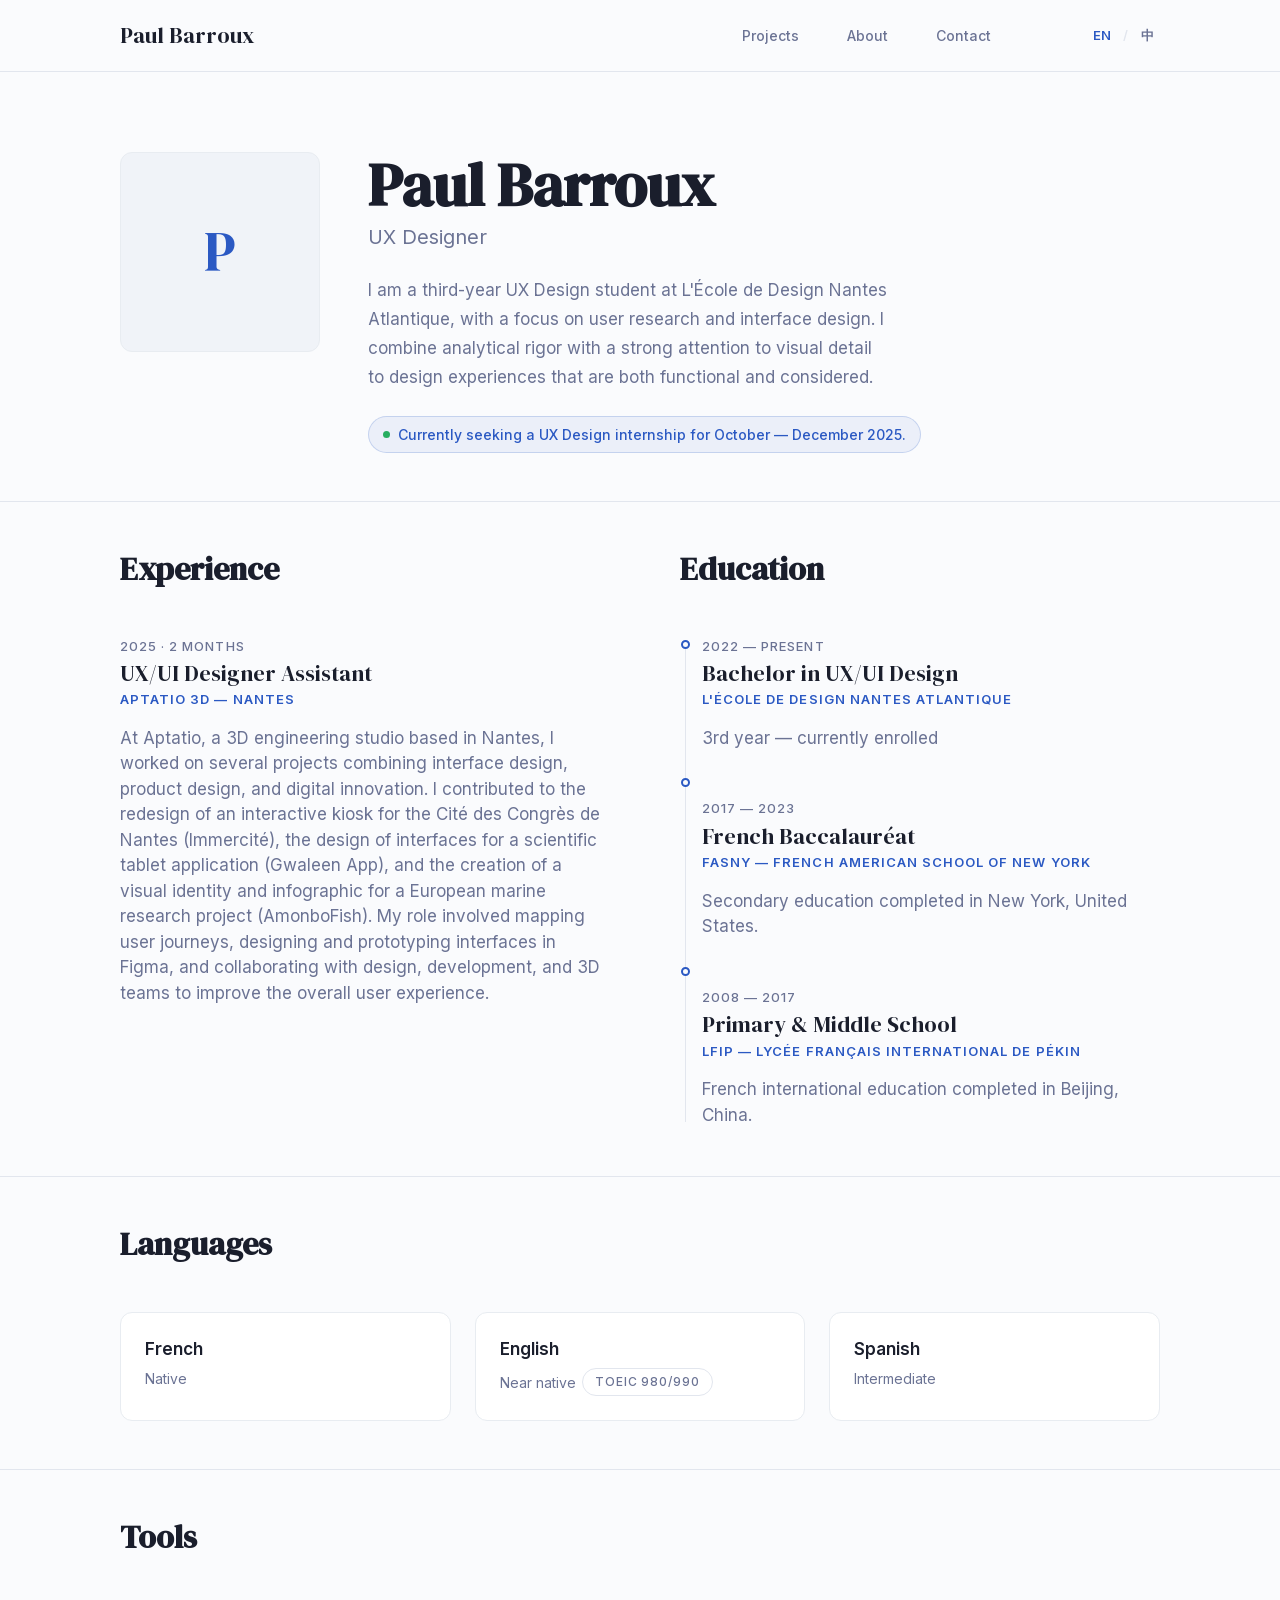
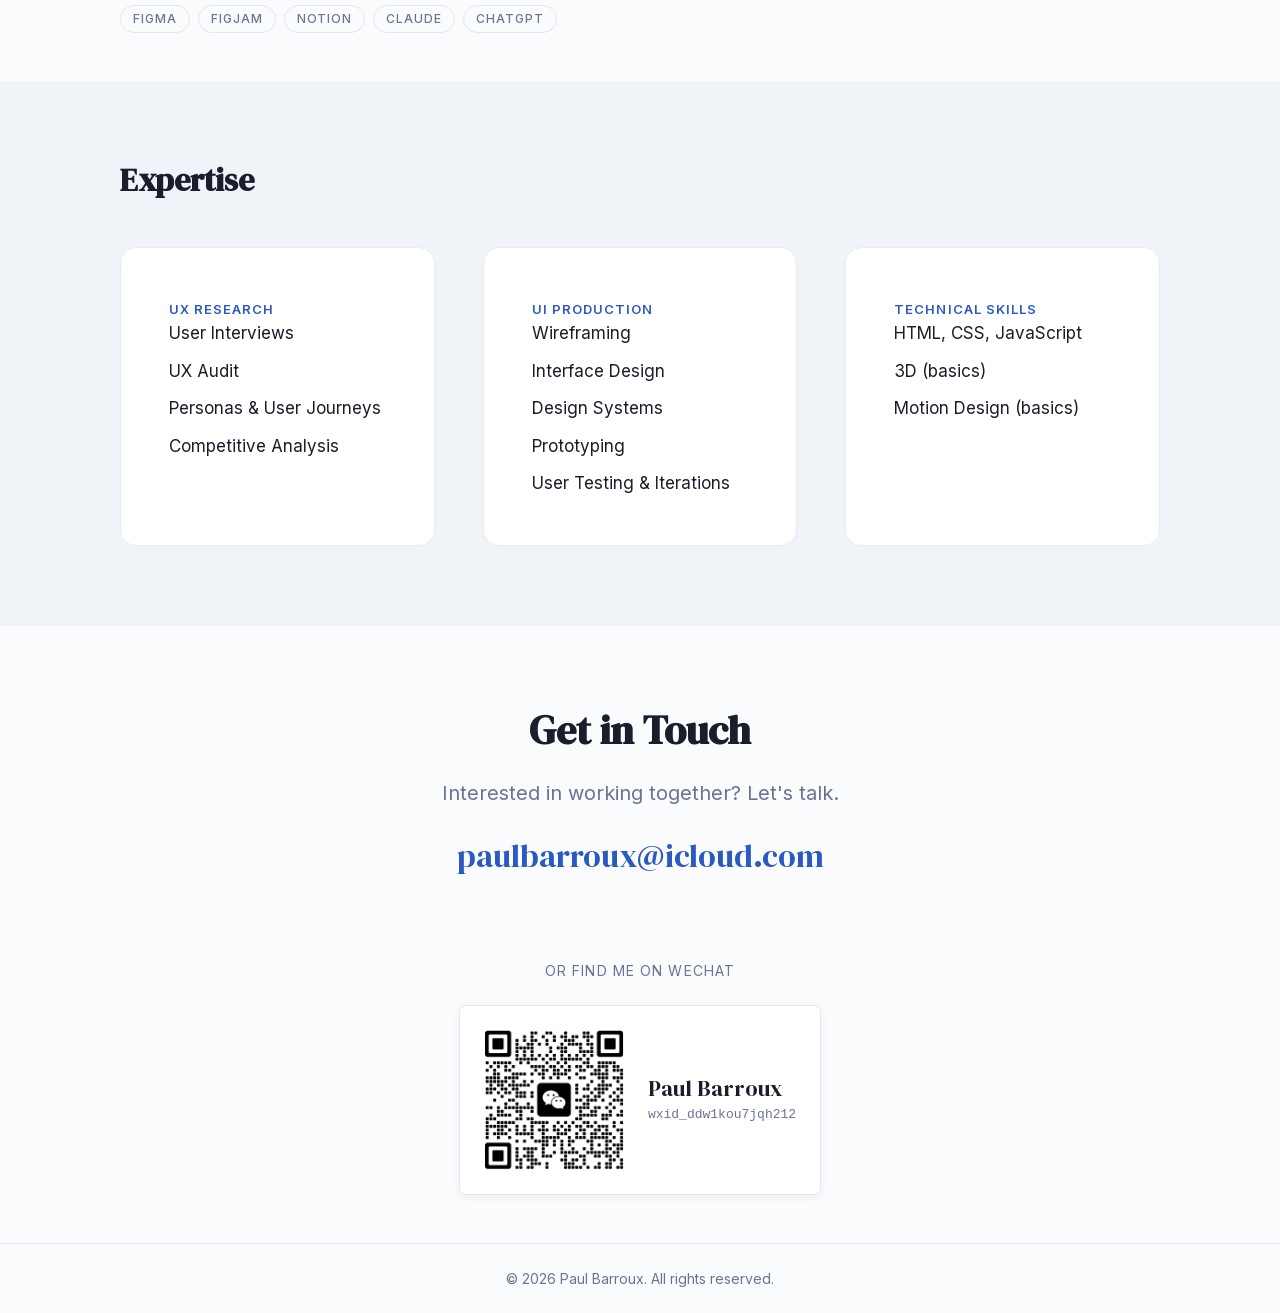
==== commit 52ac9abf: "About Page" ====
--- a/about.html
+++ b/about.html
@@ -3,9 +3,9 @@
 <head>
   <meta charset="UTF-8">
   <meta name="viewport" content="width=device-width, initial-scale=1.0">
-  <meta name="description" content="About Paul Barroux · UX/UI Designer, 3rd-year student at L'École de Design Nantes Atlantique.">
+  <meta name="description" content="About Paul Barroux · UX Designer seeking internship (Oct–Dec 2025). 3rd-year student at L'École de Design Nantes Atlantique.">
   <meta property="og:title" content="About · Paul Barroux">
-  <meta property="og:description" content="UX/UI Designer crafting thoughtful digital experiences.">
+  <meta property="og:description" content="UX Designer combining analytical rigor with visual detail. Currently seeking a UX Design internship.">
   <meta property="og:type" content="website">
   <title>About · Paul Barroux</title>
 
@@ -16,6 +16,326 @@
   <link rel="preload" href="assets/fonts/Inter-latin.woff2" as="font" type="font/woff2" crossorigin>
   <link rel="preload" href="assets/fonts/DMSerifDisplay-latin.woff2" as="font" type="font/woff2" crossorigin>
   <link rel="stylesheet" href="css/styles.css">
+
+  <style>
+    /* ============================================
+       ABOUT PAGE — page-specific layout
+       ============================================ */
+
+    /* ── Hero ── */
+    .about-hero {
+      padding: calc(var(--nav-height) + var(--space-xl)) 0 var(--space-lg);
+    }
+
+    .about-hero__grid {
+      display: grid;
+      grid-template-columns: 200px 1fr;
+      gap: var(--space-lg);
+      align-items: start;
+    }
+
+    /* Photo placeholder — 200×200 square */
+    .about-hero__photo {
+      width: 200px;
+      height: 200px;
+      background: var(--color-tint);
+      border: 1px solid var(--color-surface-border);
+      border-radius: 12px;
+      display: flex;
+      align-items: center;
+      justify-content: center;
+      font-family: var(--font-heading);
+      font-size: 56px;
+      color: var(--color-primary);
+      opacity: 0.25;
+      user-select: none;
+      flex-shrink: 0;
+    }
+
+    /* Remove placeholder styling when real image present */
+    .about-hero__photo:has(img) {
+      background: none;
+      opacity: 1;
+      overflow: hidden;
+    }
+
+    .about-hero__photo img {
+      width: 100%;
+      height: 100%;
+      object-fit: cover;
+      display: block;
+      border-radius: 12px;
+    }
+
+    /* Text block */
+    .about-hero__name {
+      font-family: var(--font-heading);
+      font-size: var(--text-hero);
+      line-height: 1.1;
+      color: var(--color-text);
+      margin-bottom: 4px;
+    }
+
+    .about-hero__role {
+      font-size: var(--text-subtitle);
+      color: var(--color-text-secondary);
+      font-weight: 400;
+      margin-bottom: var(--space-md);
+    }
+
+    .about-hero__bio {
+      font-size: var(--text-body);
+      line-height: 1.7;
+      color: var(--color-text-secondary);
+      max-width: 520px;
+      margin-bottom: var(--space-md);
+    }
+
+    /* Availability status badge */
+    .about-availability {
+      display: inline-flex;
+      align-items: center;
+      gap: var(--space-xs);
+      padding: 8px 14px;
+      background: rgba(43, 89, 195, 0.07);
+      border: 1px solid rgba(43, 89, 195, 0.2);
+      border-radius: 999px;
+      font-size: var(--text-small);
+      font-weight: 500;
+      color: var(--color-primary);
+      line-height: 1.4;
+    }
+
+    .about-availability__dot {
+      width: 7px;
+      height: 7px;
+      border-radius: 50%;
+      background: #27ae60;
+      flex-shrink: 0;
+    }
+
+    /* ── Shared section layout ── */
+    .about-section {
+      padding: var(--space-lg) 0;
+      border-top: 1px solid var(--color-divider);
+    }
+
+    .about-section__title {
+      font-family: var(--font-heading);
+      font-size: var(--text-case-section);
+      line-height: var(--leading-heading);
+      color: var(--color-text);
+      margin-bottom: var(--space-lg);
+    }
+
+    /* ── Two-column layout for Experience + Education ── */
+    .about-columns {
+      display: grid;
+      grid-template-columns: 1fr 1fr;
+      gap: var(--space-xl);
+      align-items: start;
+    }
+
+    .about-column__title {
+      font-family: var(--font-heading);
+      font-size: var(--text-case-section);
+      line-height: var(--leading-heading);
+      color: var(--color-text);
+      margin-bottom: var(--space-lg);
+    }
+
+    /* ── Experience / Education entries — stacked (no date column) ── */
+    .about-entry {
+      display: block;
+    }
+
+    .about-entry + .about-entry {
+      margin-top: var(--space-md);
+      padding-top: var(--space-md);
+      border-top: 1px solid var(--color-divider);
+    }
+
+    .about-entry__period {
+      font-size: var(--text-label);
+      font-weight: 500;
+      letter-spacing: var(--tracking-label);
+      text-transform: uppercase;
+      color: var(--color-text-secondary);
+      margin-bottom: 4px;
+    }
+
+    .about-entry__role {
+      font-family: var(--font-heading);
+      font-size: 22px;
+      line-height: var(--leading-heading);
+      color: var(--color-text);
+      margin-bottom: 4px;
+    }
+
+    .about-entry__company {
+      font-size: var(--text-label);
+      font-weight: 600;
+      letter-spacing: var(--tracking-label);
+      text-transform: uppercase;
+      color: var(--color-primary);
+      margin-bottom: var(--space-sm);
+    }
+
+    .about-entry__body {
+      font-size: var(--text-body);
+      line-height: var(--leading-body);
+      color: var(--color-text-secondary);
+      max-width: 65ch;
+    }
+
+    /* ── Timeline (education column) ── */
+    .about-timeline {
+      position: relative;
+      padding-left: 22px;
+    }
+
+    /* Vertical connecting line */
+    .about-timeline::before {
+      content: '';
+      position: absolute;
+      left: 5px;
+      top: 6px;
+      bottom: 6px;
+      width: 1px;
+      background: var(--color-divider);
+    }
+
+    /* Dot per entry */
+    .about-timeline .about-entry {
+      position: relative;
+    }
+
+    .about-timeline .about-entry::before {
+      content: '';
+      position: absolute;
+      left: -21px;
+      top: 3px;
+      width: 9px;
+      height: 9px;
+      border-radius: 50%;
+      background: var(--color-bg);
+      border: 2px solid var(--color-primary);
+      box-sizing: border-box;
+    }
+
+    /* Replace border-top divider with spacing only — line is the separator */
+    .about-timeline .about-entry + .about-entry {
+      border-top: none;
+    }
+
+    /* ── Skills groups — tighter spacing ── */
+    .about-skills-group {
+      margin-bottom: var(--space-md);
+    }
+
+    .about-skills-group:last-child {
+      margin-bottom: 0;
+    }
+
+.about-skills-group__tags {
+      display: flex;
+      flex-wrap: wrap;
+      gap: 8px;
+    }
+
+    /* ── Languages — card row ── */
+    .about-lang-cards {
+      display: flex;
+      gap: var(--space-md);
+    }
+
+    .about-lang-card {
+      flex: 1;
+      padding: var(--space-md);
+      background: var(--color-surface);
+      border: 1px solid var(--color-surface-border);
+      border-radius: 12px;
+      display: flex;
+      flex-direction: column;
+      gap: 6px;
+    }
+
+    .about-lang-card__name {
+      font-size: var(--text-body);
+      font-weight: 600;
+      color: var(--color-text);
+    }
+
+    .about-lang-card__level {
+      font-size: var(--text-small);
+      color: var(--color-text-secondary);
+      display: flex;
+      flex-wrap: wrap;
+      align-items: center;
+      gap: 6px;
+    }
+
+    /* ── Expertise block — override homepage padding when on about page ── */
+    [data-page="about"] .expertise {
+      padding: var(--space-xl) 0;
+    }
+
+    [data-page="about"] .expertise .about-section__title {
+      margin-bottom: var(--space-lg);
+    }
+
+    /* ── Responsive — tablet ── */
+    @media (max-width: 1024px) {
+      .about-hero__grid {
+        gap: var(--space-md);
+      }
+
+      .about-columns {
+        gap: var(--space-lg);
+      }
+
+    }
+
+    /* ── Responsive — mobile ── */
+    @media (max-width: 767px) {
+      .about-hero {
+        padding-bottom: var(--space-md);
+      }
+
+      .about-hero__grid {
+        grid-template-columns: 1fr;
+        gap: var(--space-md);
+      }
+
+      .about-hero__photo {
+        width: 140px;
+        height: 140px;
+      }
+
+      .about-hero__name {
+        font-size: var(--text-case-title);
+      }
+
+      .about-section__title {
+        margin-bottom: var(--space-md);
+      }
+
+      .about-columns {
+        grid-template-columns: 1fr;
+        gap: var(--space-lg);
+      }
+
+      .about-column__title {
+        margin-bottom: var(--space-md);
+      }
+
+      .about-lang-cards {
+        flex-direction: column;
+        gap: var(--space-sm);
+      }
+
+    }
+  </style>
 </head>
 <body data-page="about">
 
@@ -74,47 +394,227 @@
 
   <main>
 
-    <!-- ========== PAGE HERO ========== -->
-    <section class="page-hero">
+    <!-- ========== HERO / INTRO ========== -->
+    <section class="about-hero">
       <div class="container">
-        <h1 class="page-hero__title reveal">
-          <span data-lang="en">About</span>
-          <span data-lang="zh">关于</span>
-        </h1>
+        <div class="about-hero__grid">
+
+          <!-- Photo -->
+          <div class="about-hero__photo reveal" aria-hidden="true">
+            <!-- Photo: portrait Paul Barroux -->
+            P
+          </div>
+
+          <!-- Text -->
+          <div class="reveal" data-delay="100">
+            <h1 class="about-hero__name">
+              <span data-lang="en">Paul Barroux</span>
+              <span data-lang="zh">保罗·巴鲁</span>
+            </h1>
+            <p class="about-hero__role">
+              <span data-lang="en">UX Designer</span>
+              <span data-lang="zh">UX 设计师</span>
+            </p>
+            <p class="about-hero__bio">
+              <span data-lang="en">I am a third-year UX Design student at L'École de Design Nantes Atlantique, with a focus on user research and interface design. I combine analytical rigor with a strong attention to visual detail to design experiences that are both functional and considered.</span>
+              <span data-lang="zh">我是南特大西洋设计学院三年级UX设计专业学生，专注于用户研究与界面设计。我将分析严谨性与对视觉细节的高度关注相结合，设计兼具功能性与深度的用户体验。</span>
+            </p>
+            <div class="about-availability">
+              <span class="about-availability__dot"></span>
+              <span>
+                <span data-lang="en">Currently seeking a UX Design internship for October — December 2025.</span>
+                <span data-lang="zh">目前正在寻找2025年10月至12月的UX设计实习机会。</span>
+              </span>
+            </div>
+          </div>
+
+        </div>
       </div>
     </section>
 
-    <!-- ========== BIO ========== -->
-    <section class="about-bio">
+    <!-- ========== EXPERIENCE & EDUCATION (side-by-side) ========== -->
+    <section class="about-section">
       <div class="container">
-        <p class="about-bio__text reveal">
-          <span data-lang="en">I'm Paul Barroux, a UX/UI designer currently in my third year at L'&Eacute;cole de Design Nantes Atlantique. My approach to design is rooted in understanding people: their needs, frustrations, and aspirations, and translating those insights into meaningful digital experiences.</span>
-          <span data-lang="zh">我是 Paul Barroux，一名 UX/UI 设计师，目前就读于法国南特大西洋设计学院 (L'&Eacute;cole de Design Nantes Atlantique) 三年级。我的设计方法源于对人的理解：他们的需求、痛点与愿望，并将这些洞察转化为有意义的数字体验。</span>
-        </p>
-
-        <p class="about-bio__text reveal" data-delay="100">
-          <span data-lang="en">I believe great design lives at the intersection of research and aesthetics. Every project I take on begins with deep listening: user interviews, contextual research, and careful analysis of the problem space. From there, I move through wireframing, prototyping, and iterative testing to arrive at solutions that are both functional and beautiful.</span>
-          <span data-lang="zh">我相信优秀的设计存在于研究与美学的交汇处。每个项目都始于深度倾听：用户访谈、情境研究以及对问题的细致分析。在此基础上，我通过线框图、原型设计和迭代测试，最终得出兼具功能与美感的方案。</span>
-        </p>
-
-        <p class="about-bio__text reveal" data-delay="200">
-          <span data-lang="en">Beyond screens, I have a growing interest in the technical side of design. I work with HTML, CSS, and JavaScript to prototype ideas, and I'm exploring 3D and motion design to push the boundaries of what digital experiences can feel like.</span>
-          <span data-lang="zh">除了屏幕之外，我对设计的技术层面也越来越感兴趣。我使用 HTML、CSS 和 JavaScript 制作原型，同时探索 3D 与动效设计，以拓展数字体验的可能性。</span>
-        </p>
-
-        <p class="about-bio__text reveal" data-delay="300">
-          <span data-lang="en">When I'm not designing, you'll find me [placeholder for hobbies/interests (fill this in later)].</span>
-          <span data-lang="zh">不工作时，你可以找到我 [兴趣爱好待填]。</span>
-        </p>
+        <div class="about-columns">
+
+          <!-- Experience column -->
+          <div class="reveal">
+            <h2 class="about-column__title">
+              <span data-lang="en">Experience</span>
+              <span data-lang="zh">工作经历</span>
+            </h2>
+
+            <div class="about-entry">
+              <p class="about-entry__period">
+                <span data-lang="en">2025 · 2 months</span>
+                <span data-lang="zh">2025 · 2个月</span>
+              </p>
+              <p class="about-entry__role">
+                <span data-lang="en">UX/UI Designer Assistant</span>
+                <span data-lang="zh">UX/UI设计师助理</span>
+              </p>
+              <p class="about-entry__company">
+                <span data-lang="en">Aptatio 3D — Nantes</span>
+                <span data-lang="zh">Aptatio 3D — 南特</span>
+              </p>
+              <p class="about-entry__body">
+                <span data-lang="en">At Aptatio, a 3D engineering studio based in Nantes, I worked on several projects combining interface design, product design, and digital innovation. I contributed to the redesign of an interactive kiosk for the Cité des Congrès de Nantes (Immercité), the design of interfaces for a scientific tablet application (Gwaleen App), and the creation of a visual identity and infographic for a European marine research project (AmonboFish). My role involved mapping user journeys, designing and prototyping interfaces in Figma, and collaborating with design, development, and 3D teams to improve the overall user experience.</span>
+                <span data-lang="zh">在南特3D工程工作室Aptatio，我参与了多个融合界面设计、产品设计与数字创新的项目。我参与了南特会议中心互动终端的重新设计（Immercité）、科学平板应用程序的界面设计（Gwaleen App），以及一个欧洲海洋研究项目的视觉识别与信息图表创作（AmonboFish）。我的职责包括梳理用户旅程、在Figma上设计与原型制作，并与设计、开发和3D团队协作以提升整体用户体验。</span>
+              </p>
+            </div>
+          </div>
+
+          <!-- Education column -->
+          <div class="reveal" data-delay="100">
+            <h2 class="about-column__title">
+              <span data-lang="en">Education</span>
+              <span data-lang="zh">教育背景</span>
+            </h2>
+
+            <div class="about-timeline">
+
+              <div class="about-entry">
+                <p class="about-entry__period">
+                  <span data-lang="en">2022 — present</span>
+                  <span data-lang="zh">2022 — 至今</span>
+                </p>
+                <p class="about-entry__role">
+                  <span data-lang="en">Bachelor in UX/UI Design</span>
+                  <span data-lang="zh">UX/UI设计学士</span>
+                </p>
+                <p class="about-entry__company">
+                  <span data-lang="en">L'École de Design Nantes Atlantique</span>
+                  <span data-lang="zh">南特大西洋设计学院</span>
+                </p>
+                <p class="about-entry__body">
+                  <span data-lang="en">3rd year — currently enrolled</span>
+                  <span data-lang="zh">三年级在读</span>
+                </p>
+              </div>
+
+              <div class="about-entry">
+                <p class="about-entry__period">
+                  <span data-lang="en">2017 — 2023</span>
+                  <span data-lang="zh">2017 — 2023</span>
+                </p>
+                <p class="about-entry__role">
+                  <span data-lang="en">French Baccalauréat</span>
+                  <span data-lang="zh">法国高中毕业会考</span>
+                </p>
+                <p class="about-entry__company">
+                  <span data-lang="en">FASNY — French American School of New York</span>
+                  <span data-lang="zh">纽约法美学校（FASNY）</span>
+                </p>
+                <p class="about-entry__body">
+                  <span data-lang="en">Secondary education completed in New York, United States.</span>
+                  <span data-lang="zh">在美国纽约完成中学教育。</span>
+                </p>
+              </div>
+
+              <div class="about-entry">
+                <p class="about-entry__period">
+                  <span data-lang="en">2008 — 2017</span>
+                  <span data-lang="zh">2008 — 2017</span>
+                </p>
+                <p class="about-entry__role">
+                  <span data-lang="en">Primary &amp; Middle School</span>
+                  <span data-lang="zh">小学及初中教育</span>
+                </p>
+                <p class="about-entry__company">
+                  <span data-lang="en">LFIP — Lycée Français International de Pékin</span>
+                  <span data-lang="zh">北京法国国际学校（LFIP）</span>
+                </p>
+                <p class="about-entry__body">
+                  <span data-lang="en">French international education completed in Beijing, China.</span>
+                  <span data-lang="zh">在中国北京完成法国国际教育。</span>
+                </p>
+              </div>
+
+            </div>
+          </div>
+
+        </div>
       </div>
     </section>
 
-    <!-- ========== SKILLS ========== -->
-    <section class="about-skills" id="skills">
+    <!-- ========== LANGUAGES ========== -->
+    <section class="about-section">
       <div class="container">
-        <h2 class="section-title reveal">
-          <span data-lang="en">Skills</span>
-          <span data-lang="zh">技能</span>
+        <h2 class="about-section__title reveal">
+          <span data-lang="en">Languages</span>
+          <span data-lang="zh">语言能力</span>
+        </h2>
+
+        <div class="about-lang-cards reveal">
+
+          <!-- French -->
+          <div class="about-lang-card">
+            <span class="about-lang-card__name">
+              <span data-lang="en">French</span>
+              <span data-lang="zh">法语</span>
+            </span>
+            <span class="about-lang-card__level">
+              <span data-lang="en">Native</span>
+              <span data-lang="zh">母语</span>
+            </span>
+          </div>
+
+          <!-- English -->
+          <div class="about-lang-card">
+            <span class="about-lang-card__name">
+              <span data-lang="en">English</span>
+              <span data-lang="zh">英语</span>
+            </span>
+            <span class="about-lang-card__level">
+              <span data-lang="en">Near native</span>
+              <span data-lang="zh">接近母语水平</span>
+              <span class="tag" aria-label="TOEIC score">TOEIC 980/990</span>
+            </span>
+          </div>
+
+          <!-- Spanish -->
+          <div class="about-lang-card">
+            <span class="about-lang-card__name">
+              <span data-lang="en">Spanish</span>
+              <span data-lang="zh">西班牙语</span>
+            </span>
+            <span class="about-lang-card__level">
+              <span data-lang="en">Intermediate</span>
+              <span data-lang="zh">中级</span>
+            </span>
+          </div>
+
+        </div>
+      </div>
+    </section>
+
+    <!-- ========== TOOLS ========== -->
+    <section class="about-section">
+      <div class="container">
+        <h2 class="about-section__title reveal">
+          <span data-lang="en">Tools</span>
+          <span data-lang="zh">工具</span>
+        </h2>
+
+        <div class="about-skills-group reveal">
+          <div class="about-skills-group__tags">
+            <span class="tag">Figma</span>
+            <span class="tag">FigJam</span>
+            <span class="tag">Notion</span>
+            <span class="tag">Claude</span>
+            <span class="tag">ChatGPT</span>
+          </div>
+        </div>
+
+      </div>
+    </section>
+
+    <!-- ========== EXPERTISE ========== -->
+    <section class="expertise">
+      <div class="container">
+        <h2 class="about-section__title reveal">
+          <span data-lang="en">Expertise</span>
+          <span data-lang="zh">专业能力</span>
         </h2>
         <div class="expertise__grid">
 
@@ -128,8 +628,6 @@
               <li class="expertise__item"><span data-lang="en">UX Audit</span><span data-lang="zh">UX 审计</span></li>
               <li class="expertise__item"><span data-lang="en">Personas &amp; User Journeys</span><span data-lang="zh">用户画像与用户旅程</span></li>
               <li class="expertise__item"><span data-lang="en">Competitive Analysis</span><span data-lang="zh">竞品分析</span></li>
-              <li class="expertise__item"><span data-lang="en">Usability Testing</span><span data-lang="zh">可用性测试</span></li>
-              <li class="expertise__item"><span data-lang="en">Contextual Inquiry</span><span data-lang="zh">情境调查</span></li>
             </ul>
           </div>
 
@@ -144,8 +642,6 @@
               <li class="expertise__item"><span data-lang="en">Design Systems</span><span data-lang="zh">设计系统</span></li>
               <li class="expertise__item"><span data-lang="en">Prototyping</span><span data-lang="zh">原型设计</span></li>
               <li class="expertise__item"><span data-lang="en">User Testing &amp; Iterations</span><span data-lang="zh">用户测试与迭代</span></li>
-              <li class="expertise__item"><span data-lang="en">Responsive Design</span><span data-lang="zh">响应式设计</span></li>
-              <li class="expertise__item"><span data-lang="en">Accessibility</span><span data-lang="zh">无障碍设计</span></li>
             </ul>
           </div>
 
@@ -156,8 +652,6 @@
             </span>
             <ul class="expertise__list">
               <li class="expertise__item">HTML, CSS, JavaScript</li>
-              <li class="expertise__item">Figma</li>
-              <li class="expertise__item"><span data-lang="en">Adobe Creative Suite</span><span data-lang="zh">Adobe 创意套件</span></li>
               <li class="expertise__item"><span data-lang="en">3D (basics)</span><span data-lang="zh">3D（基础）</span></li>
               <li class="expertise__item"><span data-lang="en">Motion Design (basics)</span><span data-lang="zh">动效设计（基础）</span></li>
             </ul>
--- a/css/styles.css
+++ b/css/styles.css
@@ -2969,6 +2969,12 @@
     min-width: 0;
   }
 
+  /* Reset 2-screen cap on mobile so items wrap at ~50% */
+  .case-screens:has(> .case-screens__item:nth-child(2):last-child) .case-screens__item {
+    flex: 0 1 calc(50% - var(--space-sm));
+    max-width: none;
+  }
+
   .case-ds {
     padding: 60px 0;
   }
@@ -3124,3 +3130,24 @@
   flex: 0 0 31%;
   max-width: 31%;
 }
+
+/* WeChat QR: remove placeholder styling when real image present */
+.contact__wechat-qr:has(img) {
+  background: none;
+  display: block;
+}
+
+.contact__wechat-qr img {
+  width: 100%;
+  height: 100%;
+  object-fit: cover;
+  display: block;
+  border-radius: 4px;
+}
+
+/* Key Learnings — list alignment (replaces per-page inline styles) */
+.case-learnings .case-list {
+  max-width: 700px;
+  margin: 0 auto;
+  text-align: left;
+}
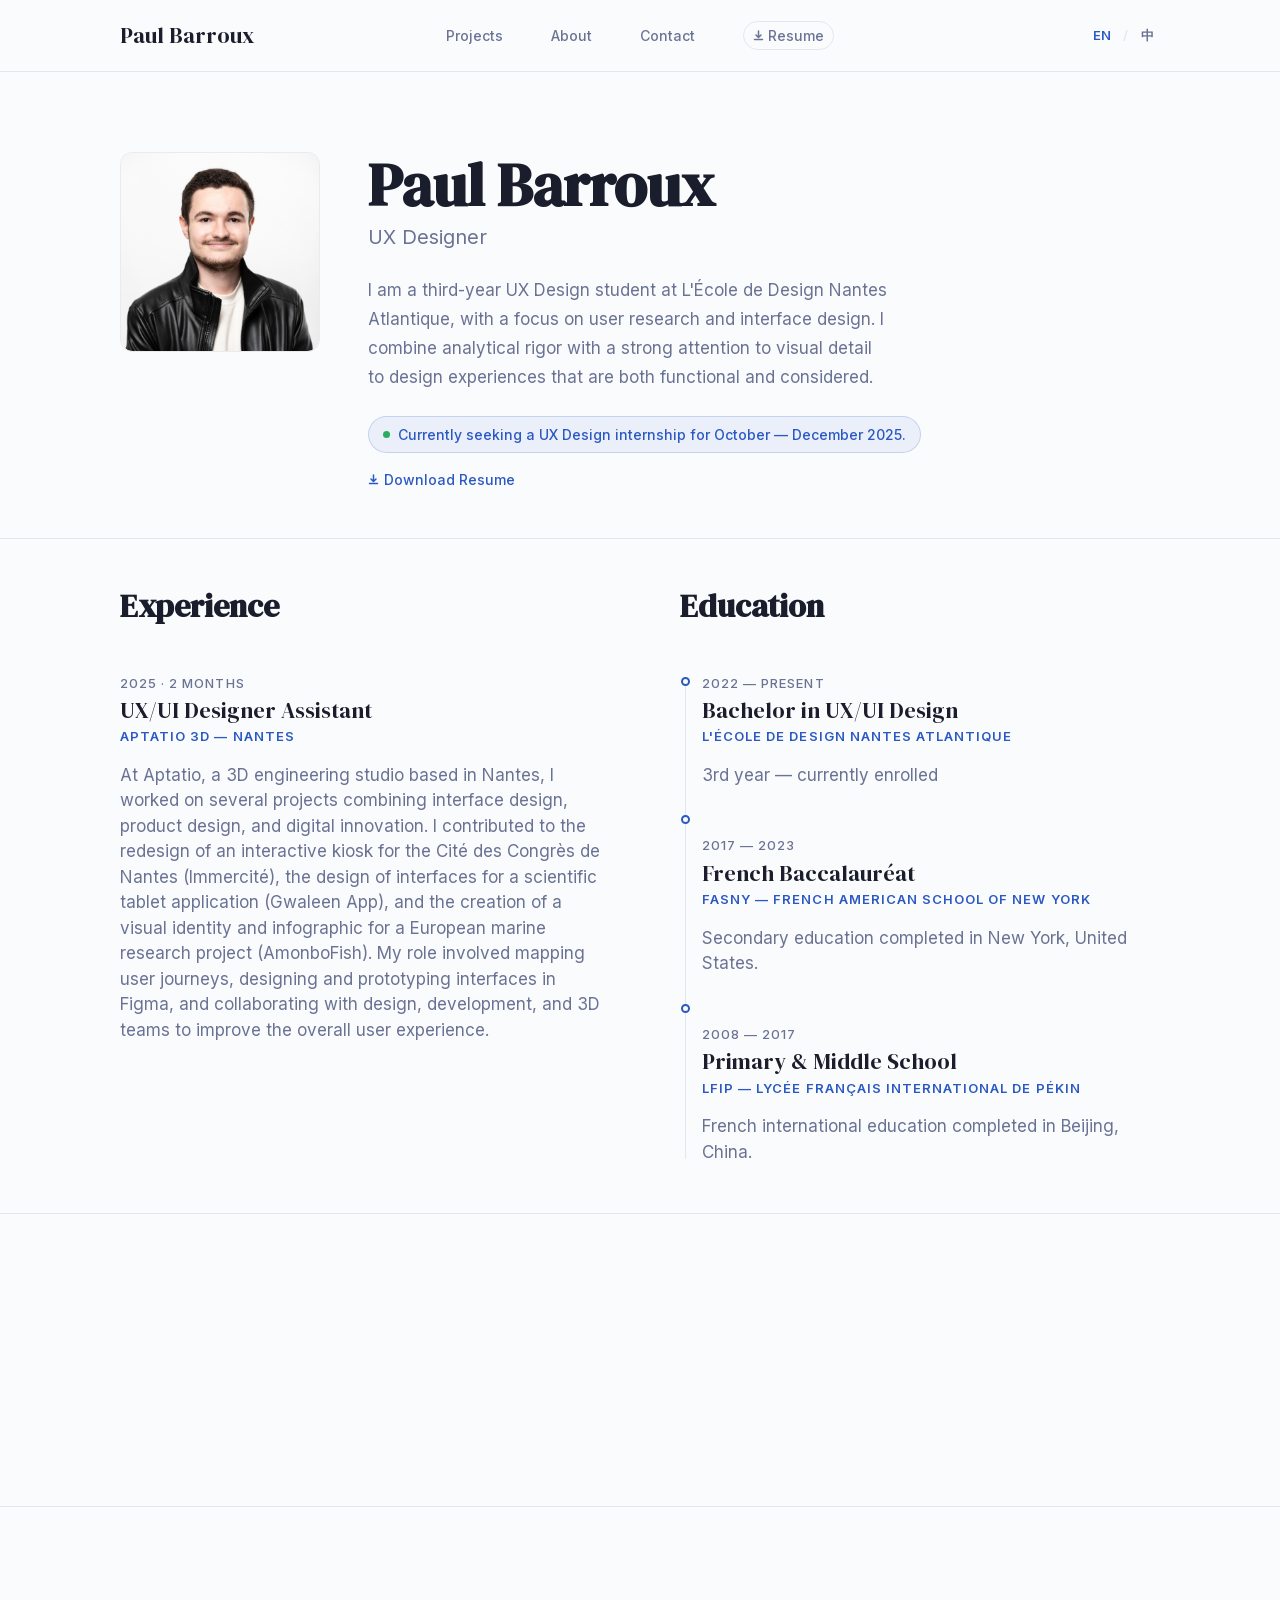
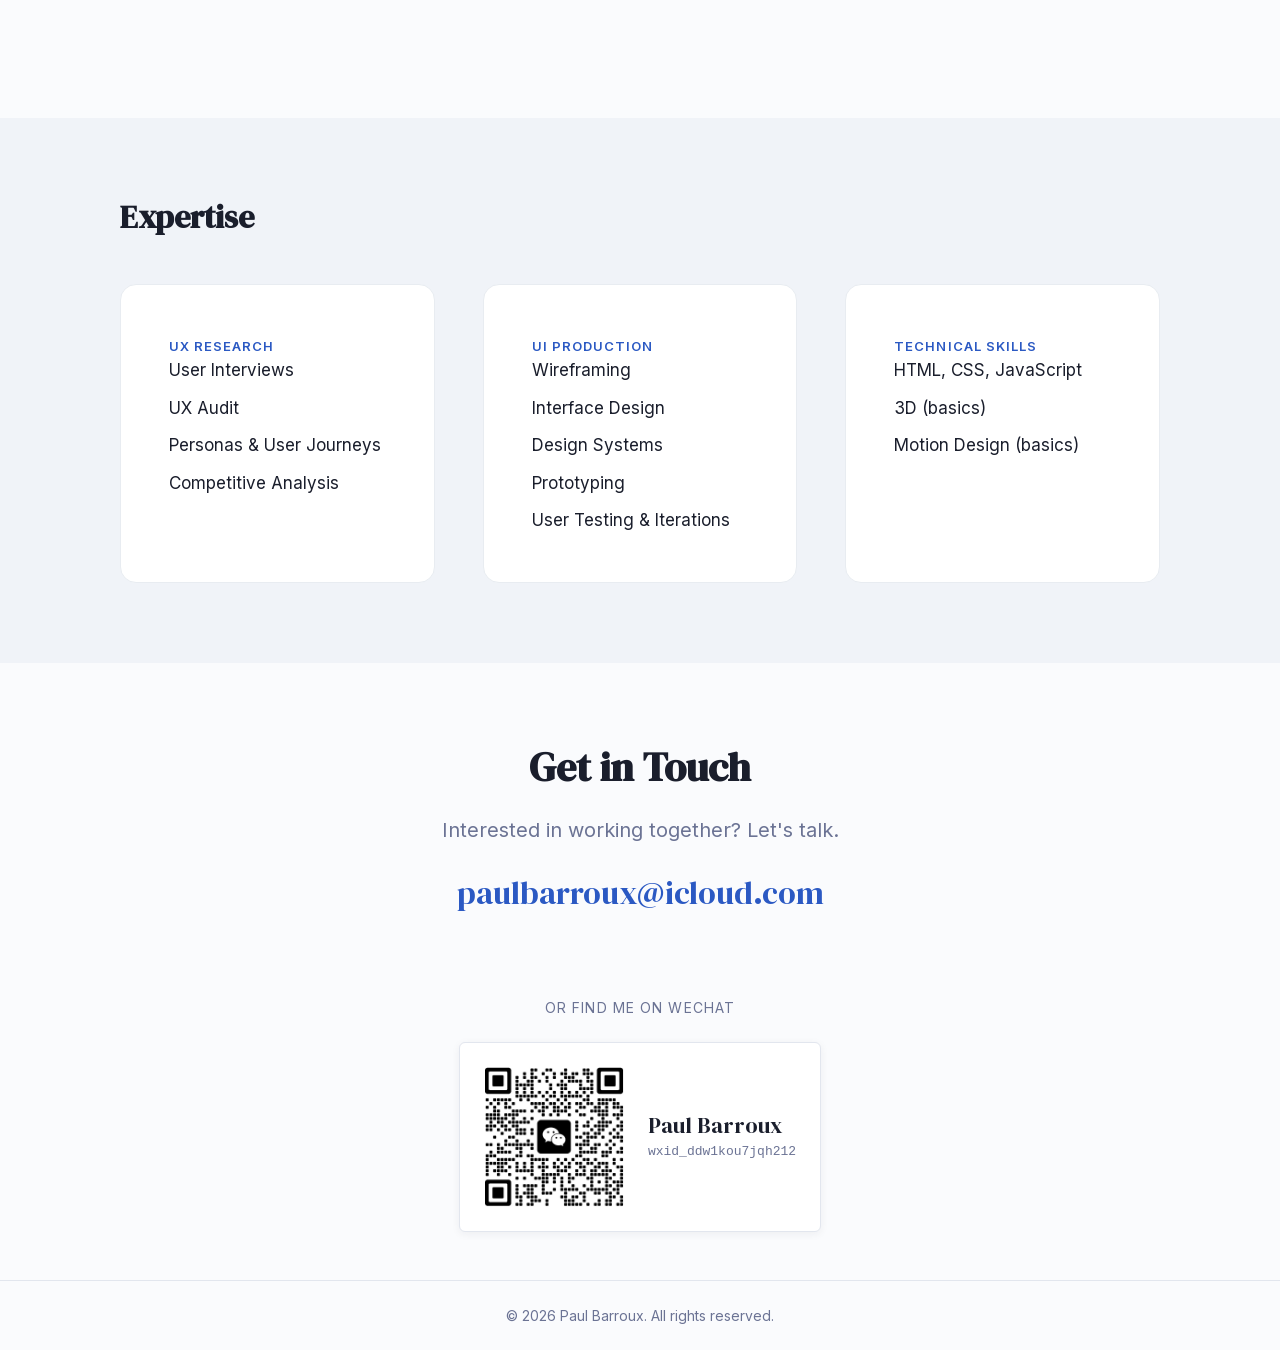
==== commit eaf2f47c: "CV" ====
--- a/about.html
+++ b/about.html
@@ -63,6 +63,7 @@
       width: 100%;
       height: 100%;
       object-fit: cover;
+      object-position: center 18%;
       display: block;
       border-radius: 12px;
     }
@@ -111,6 +112,33 @@
       height: 7px;
       border-radius: 50%;
       background: #27ae60;
+      flex-shrink: 0;
+    }
+
+    /* Badge + CV link stacked block */
+    .about-hero__cta {
+      display: flex;
+      flex-direction: column;
+      align-items: flex-start;
+      gap: var(--space-sm);
+    }
+
+    /* CV download link — below availability badge */
+    .about-cv-link {
+      display: inline-flex;
+      align-items: center;
+      gap: 5px;
+      font-size: var(--text-small);
+      font-weight: 500;
+      color: var(--color-primary);
+      transition: color var(--duration) var(--ease);
+    }
+
+    .about-cv-link:hover {
+      color: var(--color-primary-hover);
+    }
+
+    .about-cv-link svg {
       flex-shrink: 0;
     }
 
@@ -356,17 +384,24 @@
           <span data-lang="en">Contact</span>
           <span data-lang="zh">联系</span>
         </a>
+        <a href="assets/pdf/CV_Paul_Barroux.pdf" download class="navbar__cv" aria-label="Download Resume">
+          <svg width="11" height="11" viewBox="0 0 11 11" fill="none" stroke="currentColor" stroke-width="1.5" stroke-linecap="round" stroke-linejoin="round" aria-hidden="true"><path d="M5.5 1v6M3 5l2.5 2.5L8 5"/><path d="M1.5 9.5h8"/></svg>
+          <span data-lang="en">Resume</span>
+          <span data-lang="zh">简历</span>
+        </a>
+      </div>
+      <div class="navbar__end">
         <div class="lang-toggle" role="group" aria-label="Language">
           <button class="lang-toggle__btn active" data-set-lang="en" type="button" aria-label="English">EN</button>
           <span class="lang-toggle__sep" aria-hidden="true">/</span>
           <button class="lang-toggle__btn" data-set-lang="zh" type="button" aria-label="中文">中</button>
         </div>
+        <button class="hamburger" aria-label="Toggle menu" aria-expanded="false">
+          <span class="hamburger__line"></span>
+          <span class="hamburger__line"></span>
+          <span class="hamburger__line"></span>
+        </button>
       </div>
-      <button class="hamburger" aria-label="Toggle menu" aria-expanded="false">
-        <span class="hamburger__line"></span>
-        <span class="hamburger__line"></span>
-        <span class="hamburger__line"></span>
-      </button>
     </nav>
   </header>
 
@@ -385,6 +420,10 @@
       <span data-lang="en">Contact</span>
       <span data-lang="zh">联系</span>
     </a>
+    <a href="assets/pdf/CV_Paul_Barroux.pdf" download class="mobile-menu__link">
+      <span data-lang="en">Resume</span>
+      <span data-lang="zh">简历</span>
+    </a>
     <div class="lang-toggle lang-toggle--mobile" role="group" aria-label="Language">
       <button class="lang-toggle__btn active" data-set-lang="en" type="button">EN</button>
       <span class="lang-toggle__sep" aria-hidden="true">/</span>
@@ -400,9 +439,8 @@
         <div class="about-hero__grid">
 
           <!-- Photo -->
-          <div class="about-hero__photo reveal" aria-hidden="true">
-            <!-- Photo: portrait Paul Barroux -->
-            P
+          <div class="about-hero__photo reveal">
+            <img src="assets/images/pbarroux.jpg" alt="Paul Barroux" loading="eager">
           </div>
 
           <!-- Text -->
@@ -419,12 +457,19 @@
               <span data-lang="en">I am a third-year UX Design student at L'École de Design Nantes Atlantique, with a focus on user research and interface design. I combine analytical rigor with a strong attention to visual detail to design experiences that are both functional and considered.</span>
               <span data-lang="zh">我是南特大西洋设计学院三年级UX设计专业学生，专注于用户研究与界面设计。我将分析严谨性与对视觉细节的高度关注相结合，设计兼具功能性与深度的用户体验。</span>
             </p>
-            <div class="about-availability">
-              <span class="about-availability__dot"></span>
-              <span>
-                <span data-lang="en">Currently seeking a UX Design internship for October — December 2025.</span>
-                <span data-lang="zh">目前正在寻找2025年10月至12月的UX设计实习机会。</span>
-              </span>
+            <div class="about-hero__cta">
+              <div class="about-availability">
+                <span class="about-availability__dot"></span>
+                <span>
+                  <span data-lang="en">Currently seeking a UX Design internship for October — December 2025.</span>
+                  <span data-lang="zh">目前正在寻找2025年10月至12月的UX设计实习机会。</span>
+                </span>
+              </div>
+              <a href="assets/pdf/CV_Paul_Barroux.pdf" download class="about-cv-link" aria-label="Download Resume">
+                <svg width="11" height="11" viewBox="0 0 11 11" fill="none" stroke="currentColor" stroke-width="1.5" stroke-linecap="round" stroke-linejoin="round" aria-hidden="true"><path d="M5.5 1v6M3 5l2.5 2.5L8 5"/><path d="M1.5 9.5h8"/></svg>
+                <span data-lang="en">Download Resume</span>
+                <span data-lang="zh">下载简历</span>
+              </a>
             </div>
           </div>
 
--- a/css/styles.css
+++ b/css/styles.css
@@ -241,9 +241,9 @@
   margin: 0 auto;
   padding: 0 var(--padding-desktop);
   height: 100%;
-  display: flex;
-  align-items: center;
-  justify-content: space-between;
+  display: grid;
+  grid-template-columns: 1fr auto 1fr;
+  align-items: center;
 }
 
 .navbar__logo {
@@ -260,7 +260,16 @@
 .navbar__links {
   display: flex;
   align-items: center;
+  justify-content: center;
   gap: var(--space-lg);
+}
+
+/* Right-side slot: lang toggle + hamburger */
+.navbar__end {
+  display: flex;
+  align-items: center;
+  justify-content: flex-end;
+  gap: var(--space-md);
 }
 
 /* Language toggle (EN / 中) */
@@ -268,7 +277,7 @@
   display: flex;
   align-items: center;
   gap: 6px;
-  margin-left: var(--space-lg);
+  margin-left: 0;
   font-size: var(--text-label);
   font-weight: 600;
   letter-spacing: var(--tracking-label);
@@ -293,6 +302,30 @@
 .lang-toggle__sep {
   color: var(--color-divider);
   user-select: none;
+}
+
+/* CV download button */
+.navbar__cv {
+  display: inline-flex;
+  align-items: center;
+  gap: 4px;
+  font-size: var(--text-small);
+  font-weight: 500;
+  color: var(--color-text-secondary);
+  padding: 3px 9px;
+  border: 1px solid var(--color-divider);
+  border-radius: 999px;
+  transition: color var(--duration) var(--ease), border-color var(--duration) var(--ease);
+  white-space: nowrap;
+}
+
+.navbar__cv:hover {
+  color: var(--color-primary);
+  border-color: rgba(43, 89, 195, 0.4);
+}
+
+.navbar__cv svg {
+  flex-shrink: 0;
 }
 
 .navbar__link {
@@ -2775,8 +2808,18 @@
     --space-section: 60px;
   }
 
-  /* Nav: show hamburger, hide links */
+  /* Nav: switch back to flex so logo/hamburger stay at opposite ends */
+  .navbar__inner {
+    display: flex;
+    justify-content: space-between;
+  }
+
   .navbar__links {
+    display: none;
+  }
+
+  /* Hide desktop lang toggle — mobile version lives in mobile-menu */
+  .navbar__end .lang-toggle {
     display: none;
   }
 
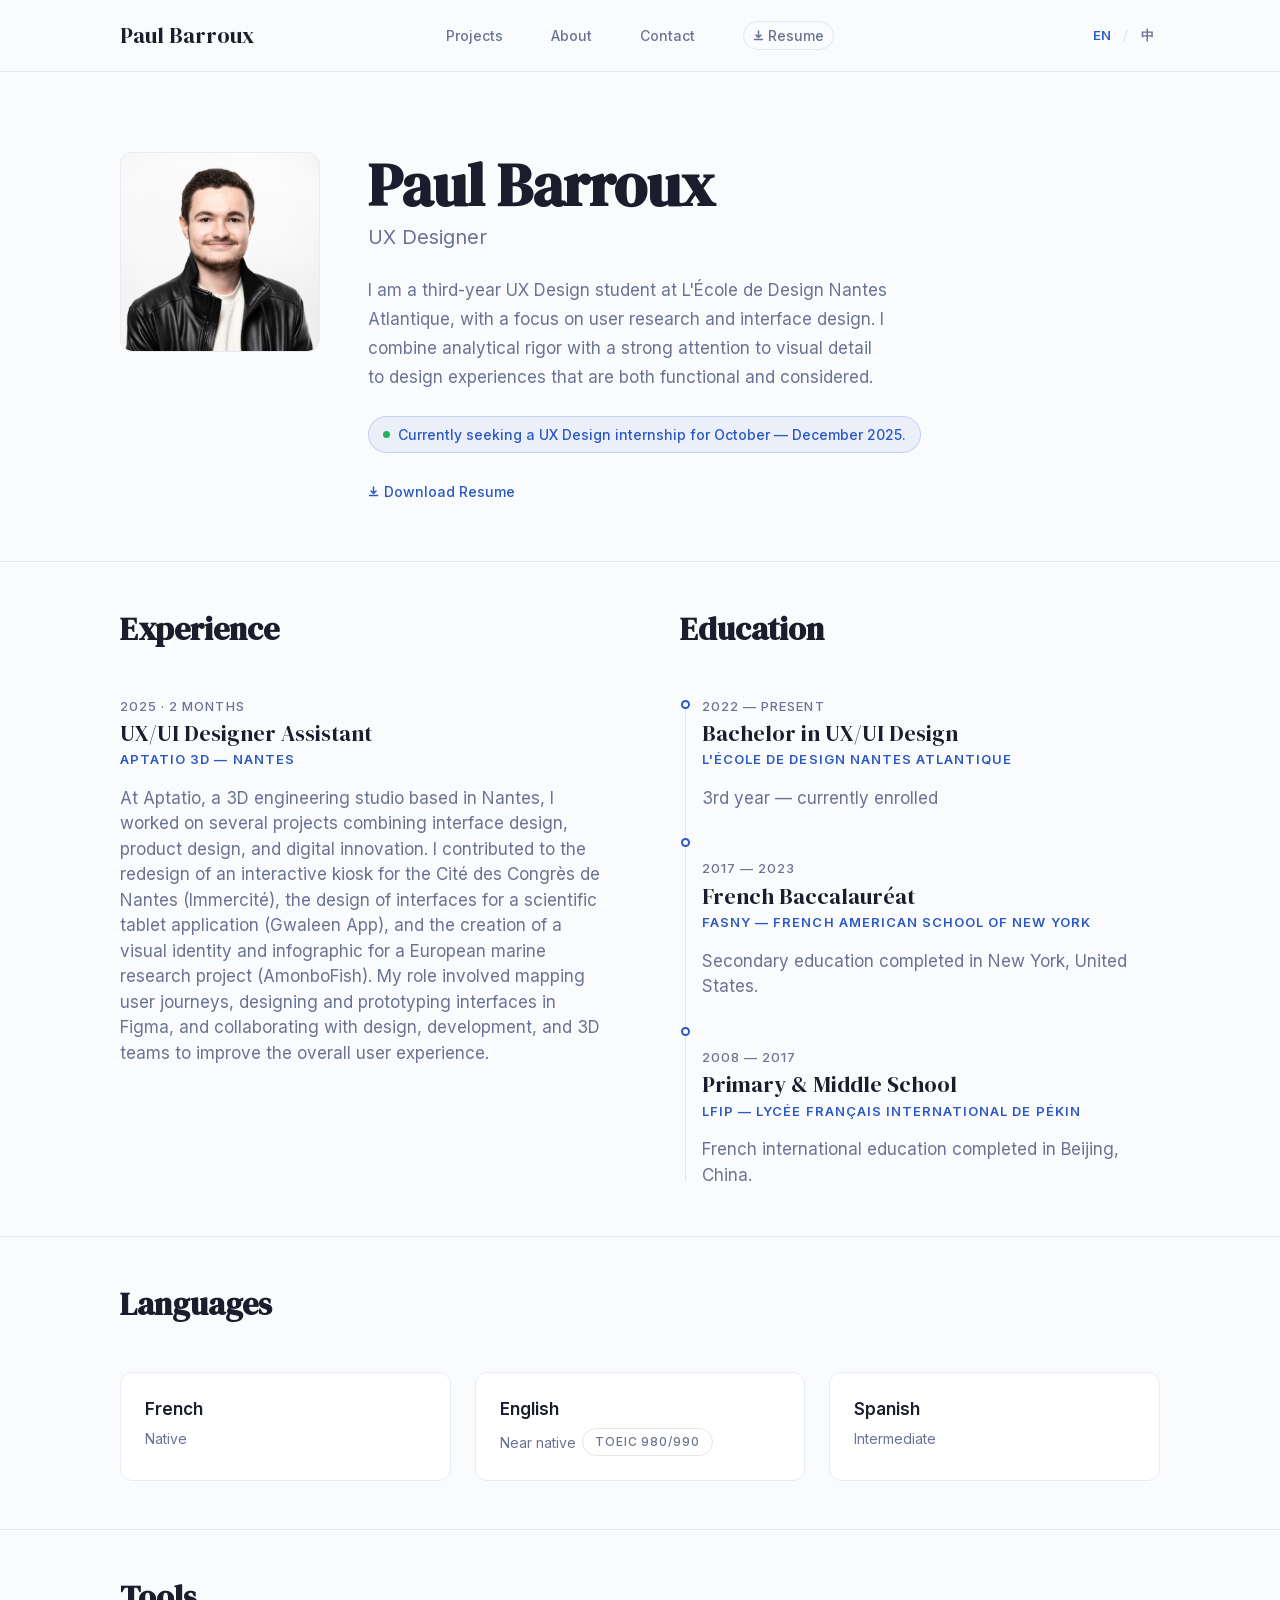
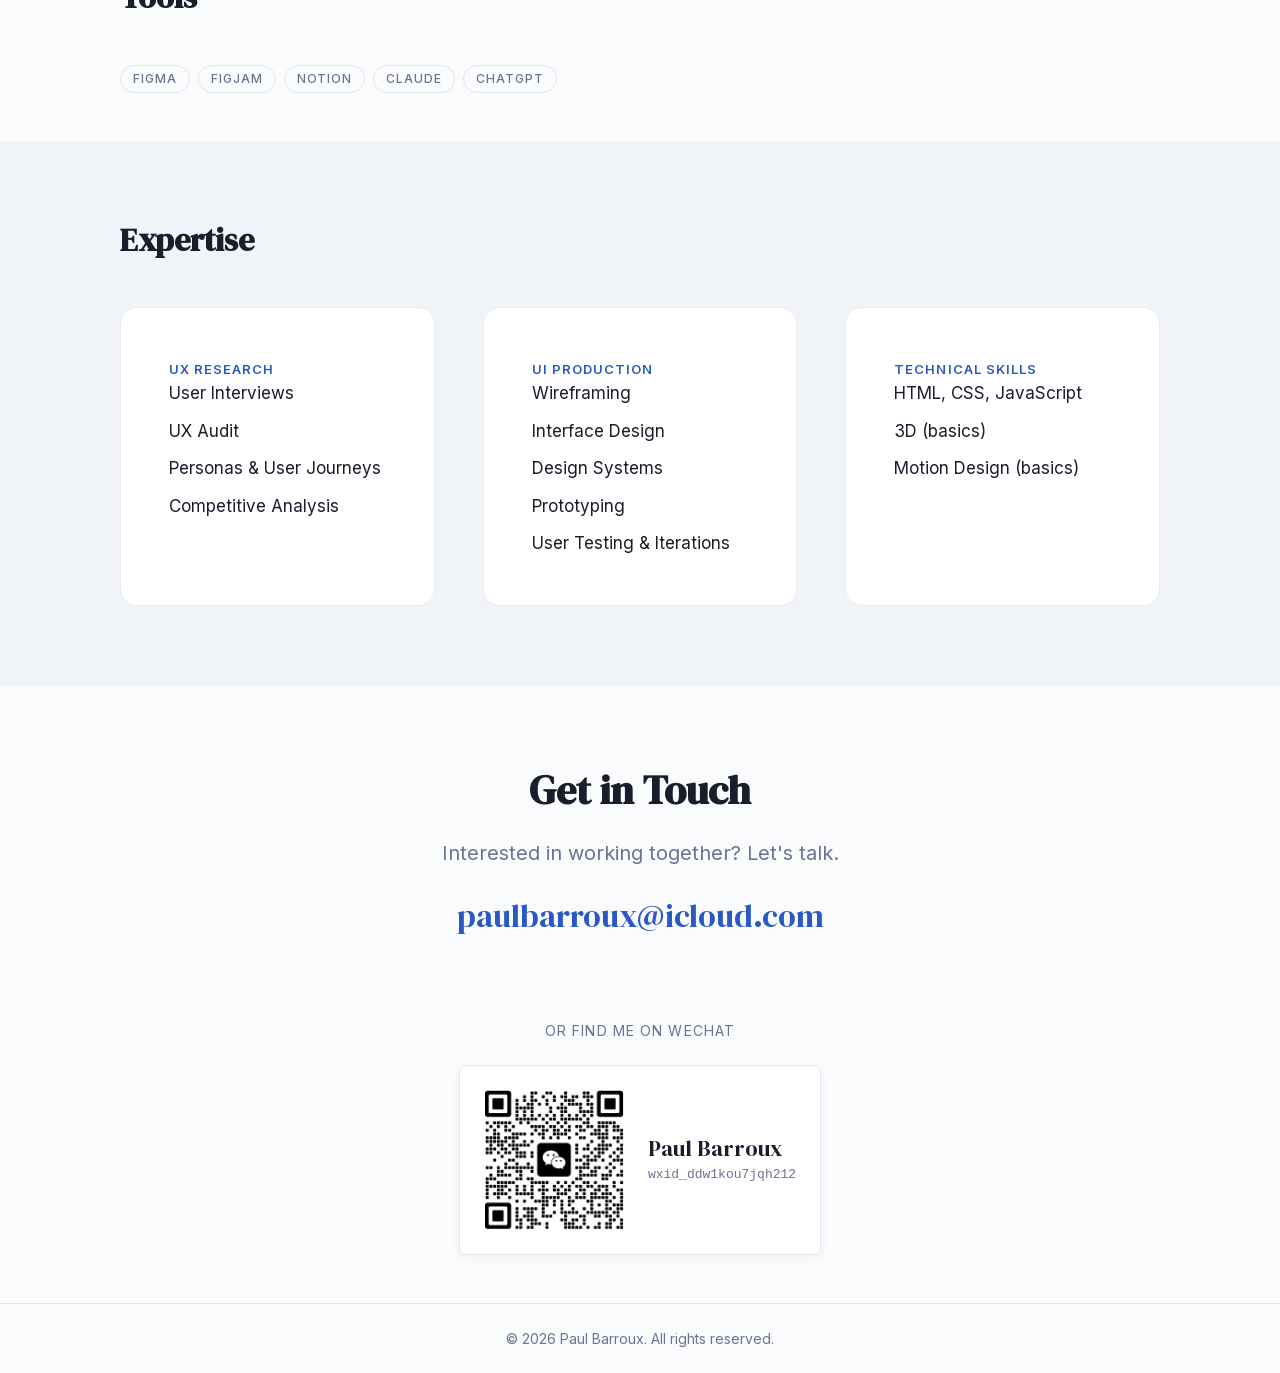
==== commit 0ccd4eb6: "Mobile" ====
--- a/about.html
+++ b/about.html
@@ -128,6 +128,7 @@
       display: inline-flex;
       align-items: center;
       gap: 5px;
+      min-height: 44px;
       font-size: var(--text-small);
       font-weight: 500;
       color: var(--color-primary);
--- a/css/styles.css
+++ b/css/styles.css
@@ -361,8 +361,8 @@
   flex-direction: column;
   justify-content: center;
   align-items: center;
-  width: 40px;
-  height: 40px;
+  width: 44px;
+  height: 44px;
   gap: 6px;
   cursor: pointer;
   z-index: 1001;
@@ -417,12 +417,14 @@
   height: 100%;
   background: rgba(26, 30, 44, 0.3);
   opacity: 0;
+  pointer-events: none;
   transition: opacity 0.4s var(--ease);
   z-index: 998;
 }
 
 .mobile-menu__overlay.open {
   opacity: 1;
+  pointer-events: auto;
 }
 
 .mobile-menu__link {
@@ -443,6 +445,15 @@
   margin: var(--space-md) 0 0;
   padding-top: var(--space-md);
   border-top: 1px solid var(--color-divider);
+}
+
+/* Ensure mobile lang toggle buttons meet 44×44px touch target */
+.lang-toggle--mobile .lang-toggle__btn {
+  min-height: 44px;
+  min-width: 44px;
+  display: inline-flex;
+  align-items: center;
+  justify-content: center;
 }
 
 /* ============================================
@@ -2608,6 +2619,7 @@
   display: flex;
   align-items: center;
   gap: var(--space-xs);
+  min-height: 44px;
 }
 
 .project-nav__link:hover {
